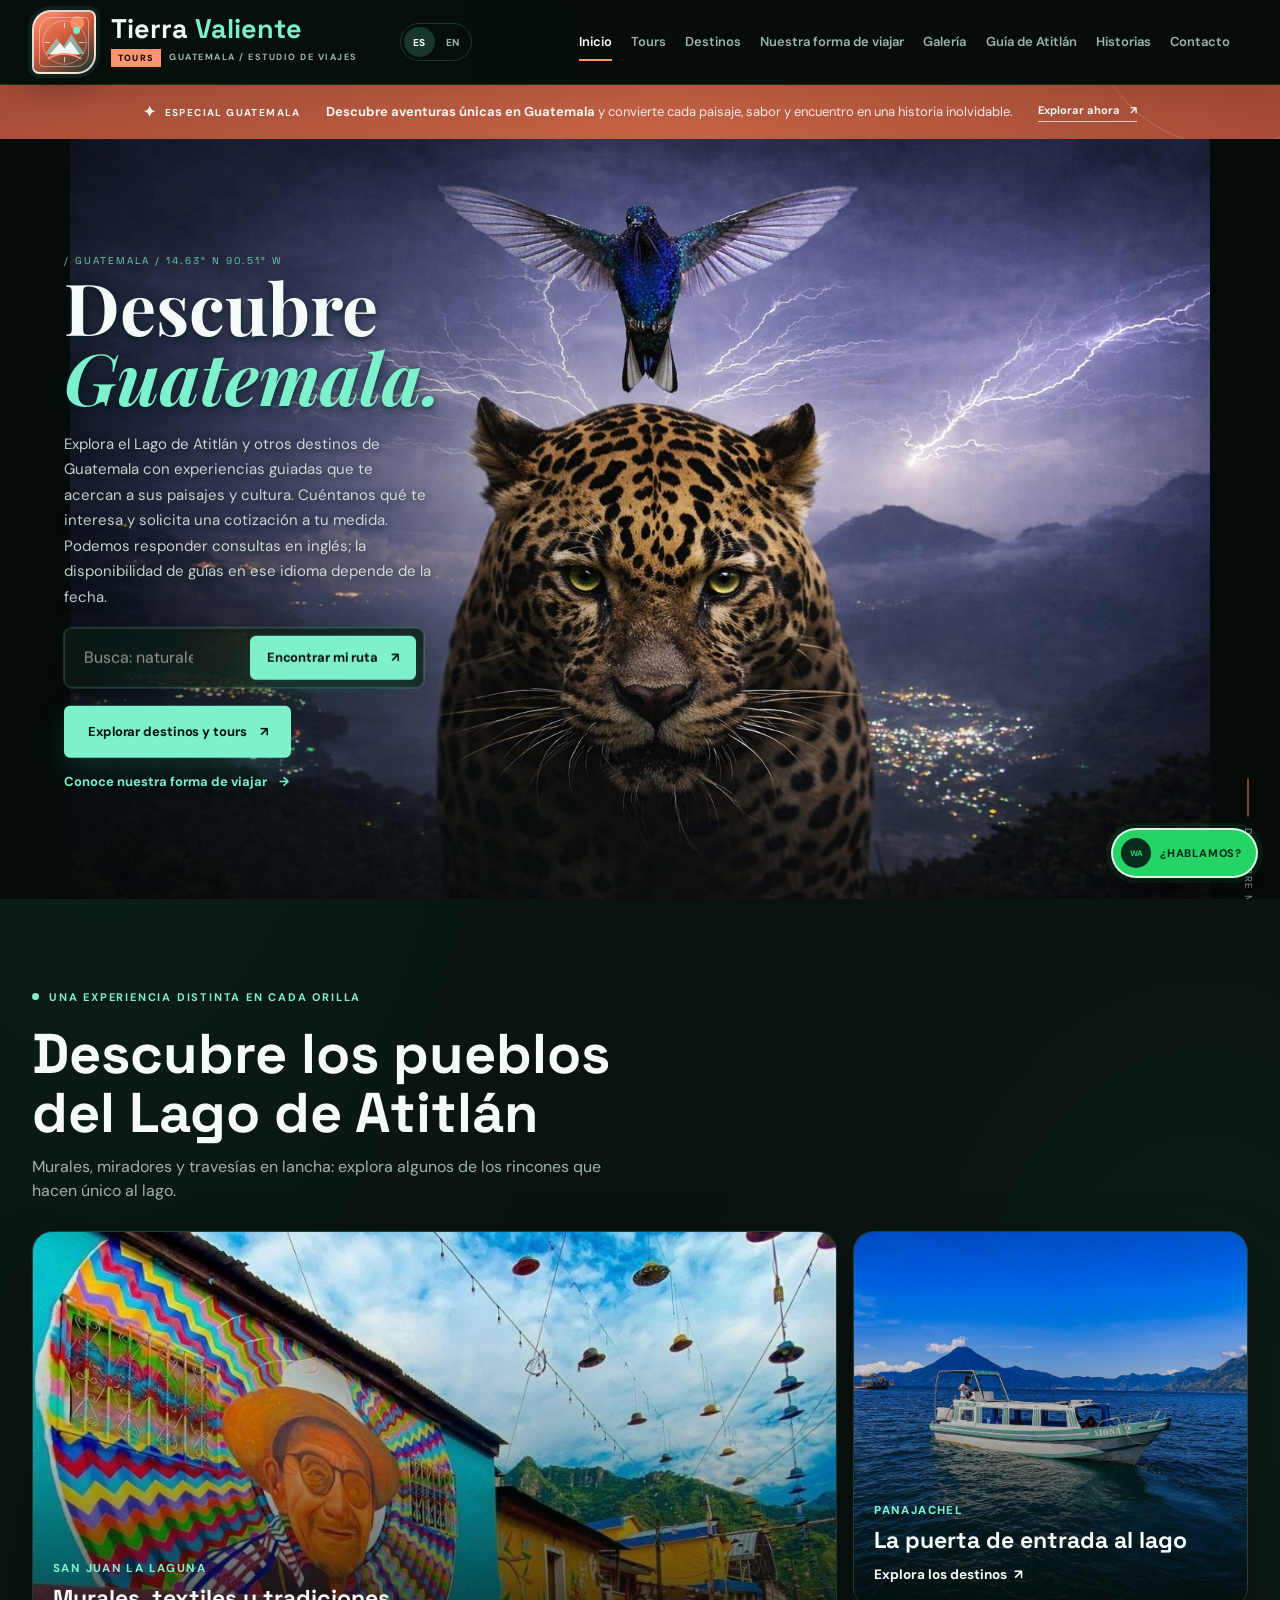
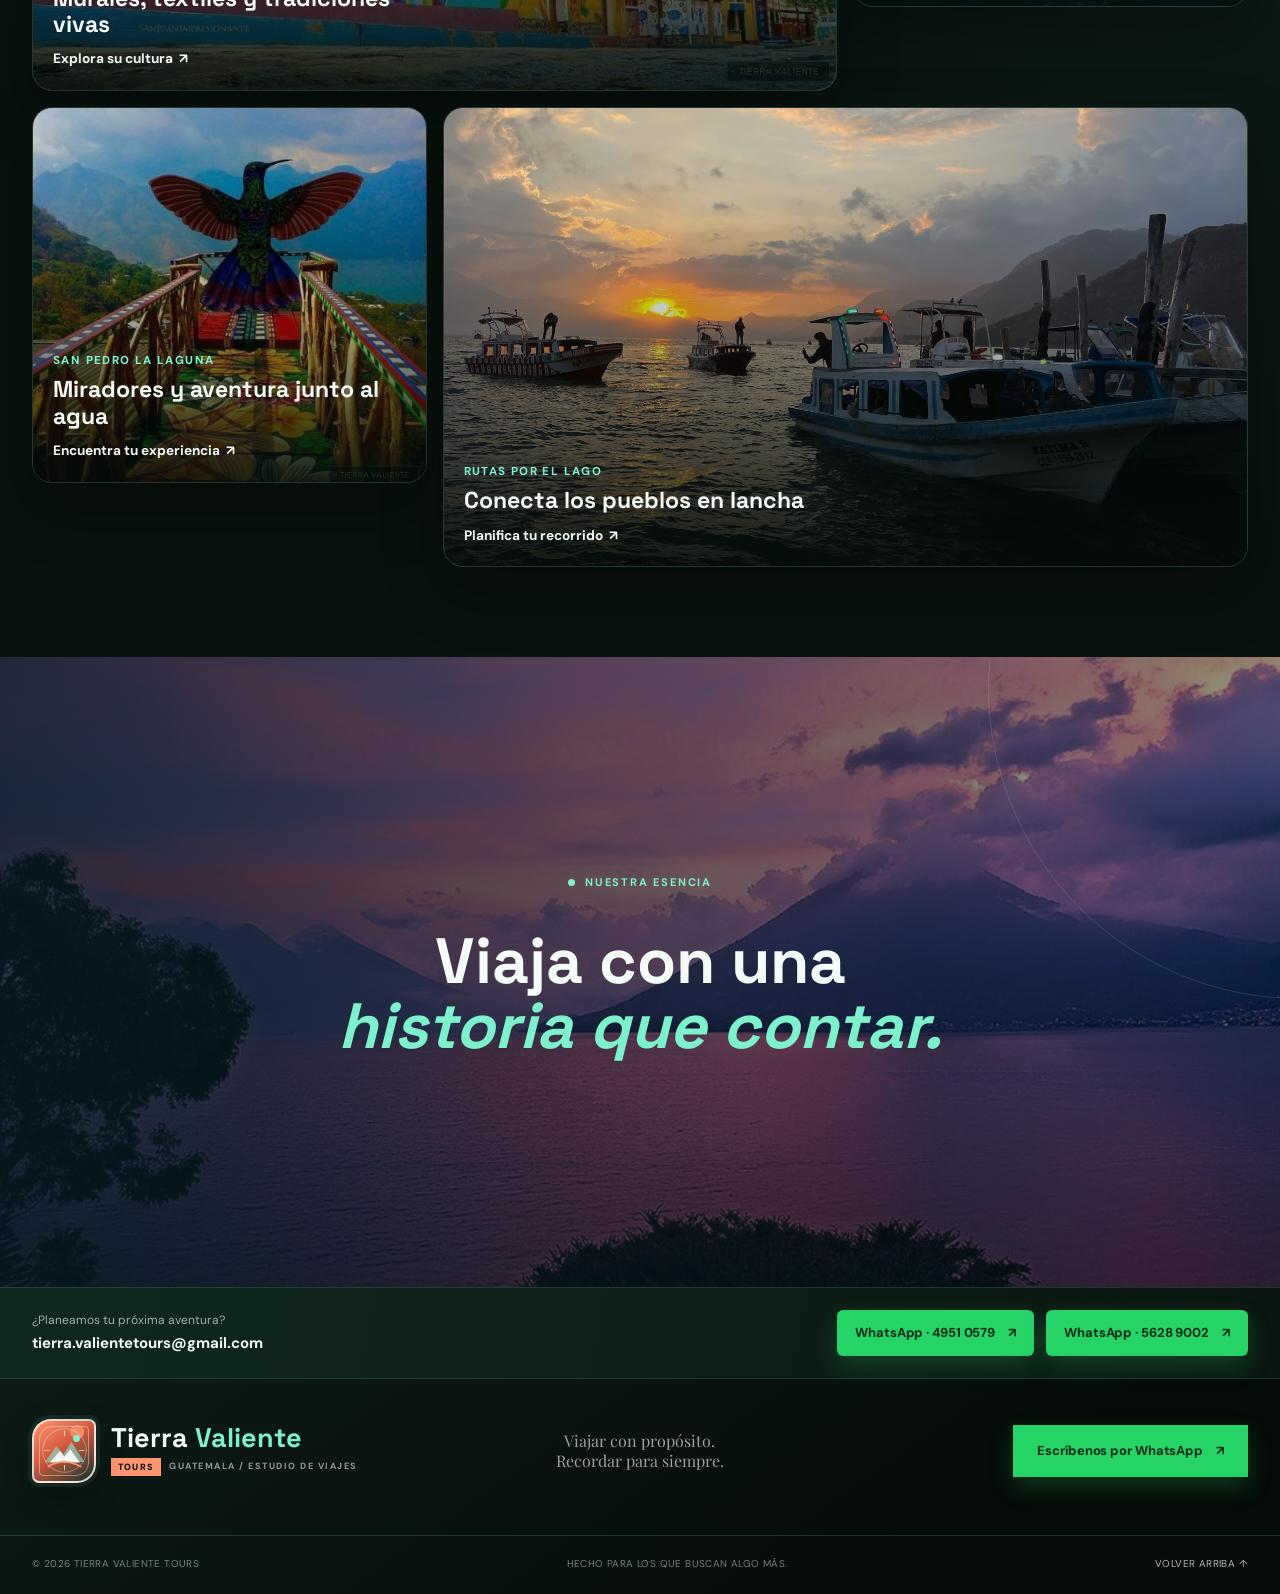
==== index.html @ fff73596 "Expand Nuestra forma de viajar section Co-authored-by: Copilot <223556219+Copilot@users.noreply.gith" ====
<!DOCTYPE html>
<html lang="es">
<head>
  <meta charset="UTF-8">
  <meta name="viewport" content="width=device-width, initial-scale=1.0">
  <meta name="description" content="Descubre tours auténticos de naturaleza, cultura y aventura en Guatemala con Tierra Valiente Tours.">
  <meta name="theme-color" content="#07120f">
  <meta name="color-scheme" content="dark">
  <meta property="og:title" content="Tierra Valiente Tours | Viaja con propósito">
  <meta property="og:description" content="Experiencias auténticas en Guatemala, diseñadas para viajeros que quieren vivir más y organizar menos.">
  <meta property="og:type" content="website">
  <meta property="og:url" content="https://tierra-valiente-tours.netlify.app/">
  <meta property="og:image" content="https://tierra-valiente-tours.netlify.app/assets/optimized/destinos/antigua-guatemala.jpg">
  <meta name="twitter:card" content="summary_large_image">
  <link rel="canonical" href="https://tierra-valiente-tours.netlify.app/">
  <link rel="icon" href="data:image/svg+xml,%3Csvg xmlns='http://www.w3.org/2000/svg' viewBox='0 0 64 64'%3E%3Crect width='64' height='64' rx='14' fill='%2307120f'/%3E%3Cpath d='M10 48 28 18l10 16 6-9 10 23z' fill='%2342b883'/%3E%3C/svg%3E">
  <title>Tierra Valiente Tours | Viaja con propósito</title>
  <link rel="preconnect" href="https://fonts.googleapis.com">
  <link rel="preconnect" href="https://fonts.gstatic.com" crossorigin>
  <link href="https://fonts.googleapis.com/css2?family=DM+Sans:wght@400;500;600;700&family=Playfair+Display:wght@600;700;800&family=Space+Grotesk:wght@400;500;600;700&display=swap" rel="stylesheet">
  <link rel="stylesheet" href="style.css">
  <link rel="stylesheet" href="styles/experience.css">
</head>
<body>
  <a class="skip-link" href="#contenido">Saltar al contenido</a>
  <div class="scroll-progress" aria-hidden="true"></div>

  <header class="site-header">
    <div class="container nav-wrapper">
      <a class="brand" href="#inicio" aria-label="Tierra Valiente Tours, inicio">
        <span class="brand-symbol" aria-hidden="true">
          <svg viewBox="0 0 96 96" focusable="false">
            <circle class="brand-logo-halo" cx="48" cy="48" r="38"></circle>
            <circle class="brand-logo-sun" cx="69" cy="27" r="6"></circle>
            <path class="brand-logo-mountain-back" d="M14 68 34 40l12 15 14-22 23 35Z"></path>
            <path class="brand-logo-mountain-front" d="m22 69 18-20 8 10 10-13 17 23Z"></path>
            <path class="brand-logo-route" d="M20 76c16-11 38-11 56 0"></path>
            <path class="brand-logo-compass" d="M48 14v8M48 74v8M14 48h8M74 48h8"></path>
          </svg>
        </span>
        <span class="brand-wordmark">
          <span class="brand-name">Tierra <strong>Valiente</strong></span>
          <span class="brand-tagline"><span>Tours</span><b>Guatemala / estudio de viajes</b></span>
        </span>
      </a>

      <div class="language-switch" role="group" aria-label="Seleccionar idioma">
        <button type="button" data-language="es" aria-label="Cambiar a español" aria-pressed="true"><span lang="es">ES</span></button>
        <button type="button" data-language="en" aria-label="Cambiar a inglés" aria-pressed="false"><span lang="en">EN</span></button>
      </div>

      <button class="mobile-menu-toggle" type="button" aria-expanded="false" aria-controls="main-navigation">
        <span class="menu-icon" aria-hidden="true"><i></i><i></i><i></i></span>
        <span>Menú</span>
      </button>

      <nav class="main-nav" id="main-navigation" aria-label="Navegación principal">
        <a class="active" href="#inicio">Inicio</a>
        <a href="#tours">Tours</a>
        <a href="#destinos">Destinos</a>
        <a href="#experiencias">Nuestra forma de viajar</a>
        <a href="#galeria">Galería</a>
        <a href="#guia-atitlan">Guía de Atitlán</a>
        <a href="#testimonios">Historias</a>
        <a href="#contacto">Contacto</a>
      </nav>
    </div>
  </header>

  <dialog class="menu-section-dialog" id="menu-section-dialog" aria-labelledby="menu-section-title">
    <div class="menu-section-dialog-header">
      <div>
        <p class="eyebrow"><span></span> Navegación de Tierra Valiente</p>
        <h2 id="menu-section-title">Sección seleccionada</h2>
      </div>
      <button class="menu-section-dialog-close" id="menu-section-dialog-close" type="button" aria-label="Cerrar sección">Cerrar <span aria-hidden="true">×</span></button>
    </div>
      <div class="menu-section-dialog-content" id="menu-section-dialog-content"></div>
  </dialog>

  <aside class="travel-banner" aria-label="Especial Guatemala">
    <div class="container travel-banner-content">
      <span class="banner-label">
        <span aria-hidden="true">✦</span> Especial Guatemala
      </span>

      <p>
        <strong>Descubre aventuras únicas en Guatemala</strong>
        y convierte cada paisaje, sabor y encuentro en una historia inolvidable.
      </p>

      <a class="banner-link" href="#destinos">
        Explorar ahora <span aria-hidden="true">↗</span>
      </a>
    </div>
  </aside>

  <main id="contenido">
    <section class="hero" id="inicio">
      <div class="hero-overlay"></div>
      <div class="hero-image" aria-hidden="true">
        <img src="assets/optimized/propias/tierra_valiente.png.jpg" alt="" fetchpriority="high">
      </div>
      <div class="container hero-content">
       <h1>Descubre<br><em>Guatemala.</em></h1>
        <p class="hero-copy">Explora el Lago de Atitlán y otros destinos de Guatemala con experiencias guiadas que te acercan a sus paisajes y cultura. Cuéntanos qué te interesa y solicita una cotización a tu medida. Podemos responder consultas en inglés; la disponibilidad de guías en ese idioma depende de la fecha.</p>
        <form class="hero-finder" id="hero-finder" aria-label="Encontrar una experiencia">
          <label class="sr-only" for="experience-search">¿Qué te gustaría vivir?</label>
          <input id="experience-search" name="experiencia" type="search" list="experience-options" placeholder="Busca: naturaleza, cultura, aventura..." autocomplete="off">
          <datalist id="experience-options">
            <option value="Naturaleza y agua"></option>
            <option value="Cultura maya"></option>
            <option value="Aventura y montaña"></option>
            <option value="Lago de Atitlán"></option>
            <option value="Volcán Acatenango"></option>
          </datalist>
          <button class="button button-primary" type="submit">Encontrar mi ruta <span aria-hidden="true">↗</span></button>
        </form>
        <p class="finder-status" id="finder-status" role="status" aria-live="polite"></p>
        <div class="hero-actions">
          <a class="button button-primary" href="#destinos">Explorar destinos y tours <span aria-hidden="true">↗</span></a>
          <a class="text-link text-link-light" href="#experiencias">Conoce nuestra forma de viajar <span aria-hidden="true">→</span></a>
        </div>
      </div>
      <div class="hero-scroll" aria-hidden="true">
        <span class="scroll-line"></span>
        <span>Descubre más</span>
      </div>
    </section>

    <section class="home-discovery-section" aria-labelledby="home-discovery-title">
      <div class="container">
        <div class="home-discovery-heading">
          <p class="eyebrow"><span></span> Una experiencia distinta en cada orilla</p>
          <h2 id="home-discovery-title">Descubre los pueblos del Lago de Atitlán</h2>
          <p>Murales, miradores y travesías en lancha: explora algunos de los rincones que hacen único al lago.</p>
        </div>
        <div class="home-discovery-grid">
          <a class="home-discovery-card" href="#san-juan-tours">
            <img src="assets/optimized/propias/murales.jpg" alt="Mural colorido en una calle de San Juan La Laguna" loading="lazy" decoding="async">
            <span class="home-discovery-copy">
              <span class="home-discovery-label">San Juan La Laguna</span>
              <strong>Murales, textiles y tradiciones vivas</strong>
              <span class="home-discovery-link">Explora su cultura <span aria-hidden="true">↗</span></span>
            </span>
          </a>
          <a class="home-discovery-card" href="#tour-lancha">
            <img src="assets/optimized/gallery/070-lanchas-panajachel-atitlan-guatemala.jpg" alt="Lancha navegando por el Lago de Atitlán frente a los volcanes" loading="lazy" decoding="async">
            <span class="home-discovery-copy">
              <span class="home-discovery-label">Panajachel</span>
              <strong>La puerta de entrada al lago</strong>
              <span class="home-discovery-link">Explora los destinos <span aria-hidden="true">↗</span></span>
            </span>
          </a>
          <a class="home-discovery-card" href="#destinos">
            <img src="assets/optimized/gallery/077-mirador-sna-pedro.jpg" alt="Mirador colorido de San Pedro La Laguna con vista al lago" loading="lazy" decoding="async">
            <span class="home-discovery-copy">
              <span class="home-discovery-label">San Pedro La Laguna</span>
              <strong>Miradores y aventura junto al agua</strong>
              <span class="home-discovery-link">Encuentra tu experiencia <span aria-hidden="true">↗</span></span>
            </span>
          </a>
          <a class="home-discovery-card" href="#tour-lancha">
            <img src="assets/optimized/gallery/071-lancheros.jpg" alt="Lanchas atracadas en el embarcadero durante el amanecer sobre el Lago de Atitlán" loading="lazy" decoding="async">
            <span class="home-discovery-copy">
              <span class="home-discovery-label">Rutas por el lago</span>
              <strong>Conecta los pueblos en lancha</strong>
              <span class="home-discovery-link">Planifica tu recorrido <span aria-hidden="true">↗</span></span>
            </span>
          </a>
        </div>
      </div>
    </section>

    <section class="tour-featured-section section-padding" id="tours" aria-labelledby="rostro-maya-title" data-reveal>
      <div class="container">
        <details class="tour-card boat-tour-card" id="tour-lancha">
          <summary class="tour-featured-layout tour-card-summary">
            <div class="tour-featured-media">
              <img src="assets/optimized/gallery/070-lanchas-panajachel-atitlan-guatemala.jpg" alt="Lancha navegando por el Lago de Atitlán con los volcanes al fondo" width="1280" height="960" loading="lazy" decoding="async">
              <span class="tour-media-badge">Travesía por el Lago de Atitlán</span>
              <div class="tour-media-caption"><span>Panajachel · pueblos de la ribera</span><strong>El lago, pueblo a pueblo</strong></div>
            </div>

            <div class="tour-featured-copy tour-card-teaser">
              <p class="eyebrow eyebrow-light"><span></span> Paseo en lancha · Atitlán</p>
              <h2 id="tour-lancha-title">Pueblos del lago<br><em>una travesía para recordar</em></h2>
              <p>Conecta Panajachel con pueblos de la ribera occidental y descubre el lago desde el agua. Las paradas y el regreso se coordinan según la ruta y la disponibilidad del día.</p>
              <div class="tour-facts tour-facts-teaser" role="group" aria-label="Datos del paseo en lancha">
                <span class="tour-fact"><strong>A coordinar</strong><small>Duración y paradas</small></span>
                <span class="tour-fact"><strong>Ruta flexible</strong><small>Según disponibilidad</small></span>
                <span class="tour-fact"><strong>Panajachel · ribera occidental</strong><small>Ruta de referencia</small></span>
              </div>
              <span class="tour-card-open">Conoce la ruta y cotiza <span aria-hidden="true">↗</span></span>
            </div>
          </summary>

          <div class="tour-card-details">
            <div class="tour-featured-copy tour-featured-info">
              <p class="eyebrow eyebrow-light"><span></span> Una ruta entre pueblos</p>
              <p>La ruta lacustre más transitada conecta Panajachel con San Pedro La Laguna y puede hacer paradas en pueblos de la ribera occidental. Es una oportunidad para apreciar los volcanes, los embarcaderos y la vida cotidiana alrededor del lago.</p>
              <div class="tour-inclusions">
                <h3>Pueblos que puede incluir la travesía</h3>
                <ul>
                  <li><strong>Santa Cruz La Laguna y Jaibalito:</strong> pequeñas comunidades junto al lago, accesibles por embarcadero.</li>
                  <li><strong>Tzununá y San Marcos La Laguna:</strong> paradas posibles en el recorrido hacia el oeste.</li>
                  <li><strong>San Juan La Laguna y San Pedro La Laguna:</strong> pueblos de la ribera occidental que conectan con la ruta desde Panajachel.</li>
                </ul>
                <p>Las lanchas colectivas funcionan como transporte entre pueblos; las paradas disponibles, los tiempos de espera y el último regreso dependen del operador y del día. Confirma estos datos en el embarcadero antes de salir.</p>
              </div>
              <div class="tour-inclusions">
                <h3>¿Y Santiago Atitlán?</h3>
                <p>Santiago Atitlán está en la ribera sur y cuenta con conexión lacustre propia desde Panajachel. Sus salidas son menos frecuentes que las de la ruta occidental, por lo que conviene consultar el horario y planearlo como una travesía aparte, no asumir que forma parte del mismo recorrido.</p>
              </div>
              <div class="tour-featured-actions">
                <a class="button button-primary" href="#contacto" data-booking-destination="Paseo en lancha · Lago de Atitlán">Cotizar paseo en lancha <span aria-hidden="true">↗</span></a>
              </div>
            </div>
          </div>
        </details>

        <details class="tour-card" id="tour-rostro-maya">
          <summary class="tour-featured-layout tour-card-summary">
            <div class="tour-featured-media">
              <img src="assets/optimized/propias/paisaje_rostro_portada.jpg" alt="Amanecer sobre el Lago de Atitlán desde Rostro Maya, con un viajero en la cima" loading="lazy">
              <span class="tour-media-badge">Experiencia en el Lago de Atitlán</span>
              <div class="tour-media-caption"><span>Rostro Maya · Atitlán</span><strong>Conociendo el alba</strong></div>
            </div>

            <div class="tour-featured-copy tour-card-teaser">
              <p class="eyebrow eyebrow-light"><span></span> Tours · experiencia destacada en Atitlán</p>
              <h2 id="rostro-maya-title">Rostro Maya<br><em>Conociendo el alba</em></h2>
              <p>Sendero y amanecer desde un mirador del Lago de Atitlán; incluye transporte, entrada, fotos y bebida caliente con pan típico.</p>
              <div class="tour-facts tour-facts-teaser" role="group" aria-label="Datos del tour Rostro Maya">
                <span class="tour-fact"><strong>4 horas y media</strong><small>Duración</small></span>
                <span class="tour-fact"><strong>Moderada</strong><small>Intensidad</small></span>
                <span class="tour-fact"><strong>Lago de Atitlán</strong><small>Ruta</small></span>
              </div>
              <span class="tour-card-open">Ver galería e información <span aria-hidden="true">↗</span></span>
            </div>
          </summary>

          <div class="tour-card-details">
            <div class="tour-featured-copy tour-featured-info">
              <p class="eyebrow eyebrow-light"><span></span> Conoce la experiencia</p>
              <p>En el Lago de Atitlán, Rostro Maya combina sendero, amanecer y un mirador natural para vivir el paisaje desde otra perspectiva.</p>
              <div class="tour-inclusions">
                <h3>¿Qué incluye?</h3>
                <ul>
                  <li>Transporte de ida y vuelta entre San Juan La Laguna y Rostro Maya</li>
                  <li>Ticket de ingreso a Rostro Maya</li>
                  <li>Fotografías del tour</li>
                  <li>Café, té o chocolate caliente, acompañado de pan dulce típico tradicional</li>
                </ul>
              </div>
              <div class="tour-featured-actions">
                <a class="button button-primary" href="#contacto" data-booking-destination="Lago de Atitlán · Rostro Maya">Cotizar esta experiencia <span aria-hidden="true">↗</span></a>
              </div>
            </div>

            <div class="tour-gallery" id="rostro-maya-galeria" aria-labelledby="rostro-maya-gallery-title">
              <div class="tour-gallery-heading">
                <div>
                  <p class="eyebrow eyebrow-light"><span></span> Galería del tour · Rostro Maya</p>
                  <h3 id="rostro-maya-gallery-title">Rostro Maya<br><em>Conociendo el alba</em></h3>
                </div>
                <p>Explora el recorrido en tres momentos: el sendero, las vistas desde la cima y la experiencia compartida.</p>
              </div>

              <div class="rostro-gallery-grid">
            <div class="tour-gallery-chapter"><span>01 / RECORRIDO</span><h4>El sendero y el mirador</h4></div>
            <figure class="rostro-gallery-item">
              <img src="assets/optimized/propias/tour_rostro1.jpg" alt="Pareja junto a la bandera de Guatemala en el mirador Rostro Maya" loading="lazy">
              <figcaption><strong>La vista comienza aquí.</strong></figcaption>
              <button class="gallery-card-action" type="button" aria-label="Ampliar fotografía de una pareja en Rostro Maya" data-lightbox-image="assets/optimized/propias/tour_rostro1.jpg" data-lightbox-title="Rostro Maya · La vista comienza aquí" data-lightbox-alt="Pareja junto a la bandera de Guatemala en el mirador Rostro Maya" data-lightbox-source="">Ampliar <span aria-hidden="true">↗</span></button>
            </figure>
            <figure class="rostro-gallery-item">
              <img src="assets/optimized/propias/tour_rostro2.jpg" alt="Viajera disfrutando la vista desde Rostro Maya" loading="lazy">
              <figcaption><strong>Un momento para recordar.</strong></figcaption>
              <button class="gallery-card-action" type="button" aria-label="Ampliar fotografía de una viajera en Rostro Maya" data-lightbox-image="assets/optimized/propias/tour_rostro2.jpg" data-lightbox-title="Rostro Maya · Un momento para recordar" data-lightbox-alt="Viajera disfrutando la vista desde Rostro Maya" data-lightbox-source="">Ampliar <span aria-hidden="true">↗</span></button>
            </figure>
            <figure class="rostro-gallery-item">
              <img src="assets/optimized/propias/tour_rostro3..jpg" alt="Viajera en el mirador de Rostro Maya sobre el Lago de Atitlán" loading="lazy">
              <figcaption><strong>El lago bajo nuestros pies.</strong></figcaption>
              <button class="gallery-card-action" type="button" aria-label="Ampliar fotografía del mirador de Rostro Maya" data-lightbox-image="assets/optimized/propias/tour_rostro3..jpg" data-lightbox-title="Rostro Maya · El lago bajo nuestros pies" data-lightbox-alt="Viajera en el mirador de Rostro Maya sobre el Lago de Atitlán" data-lightbox-source="">Ampliar <span aria-hidden="true">↗</span></button>
            </figure>

            <div class="tour-gallery-chapter"><span>02 / PAISAJE</span><h4>Amanecer y vistas del lago</h4></div>
            <figure class="rostro-gallery-item">
              <img src="assets/optimized/propias/tour_rostro4.jpg" alt="Amanecer sobre el Lago de Atitlán desde Rostro Maya" loading="lazy">
              <figcaption><strong>Luz sobre el lago.</strong></figcaption>
              <button class="gallery-card-action" type="button" aria-label="Ampliar fotografía del amanecer en Rostro Maya" data-lightbox-image="assets/optimized/propias/tour_rostro4.jpg" data-lightbox-title="Rostro Maya · Luz sobre el lago" data-lightbox-alt="Amanecer sobre el Lago de Atitlán desde Rostro Maya" data-lightbox-source="">Ampliar <span aria-hidden="true">↗</span></button>
            </figure>
            <figure class="rostro-gallery-item">
              <img src="assets/optimized/propias/atardecer_rostro.jpg.jpg" alt="Atardecer sobre el lago y las montañas visto desde Rostro Maya" loading="lazy">
              <figcaption><strong>Cuando el día se despide.</strong></figcaption>
              <button class="gallery-card-action" type="button" aria-label="Ampliar fotografía del atardecer en Rostro Maya" data-lightbox-image="assets/optimized/propias/atardecer_rostro.jpg.jpg" data-lightbox-title="Rostro Maya · Cuando el día se despide" data-lightbox-alt="Atardecer sobre el lago y las montañas visto desde Rostro Maya" data-lightbox-source="">Ampliar <span aria-hidden="true">↗</span></button>
            </figure>
            <figure class="rostro-gallery-item">
              <img src="assets/optimized/propias/paisaje_rostro2.jpg" alt="Silueta de un viajero sobre una formación rocosa en Rostro Maya" loading="lazy">
              <figcaption><strong>Una cima para sentirse libre.</strong></figcaption>
              <button class="gallery-card-action" type="button" aria-label="Ampliar fotografía de la silueta en Rostro Maya" data-lightbox-image="assets/optimized/propias/paisaje_rostro2.jpg" data-lightbox-title="Rostro Maya · Una cima para sentirse libre" data-lightbox-alt="Silueta de un viajero sobre una formación rocosa en Rostro Maya" data-lightbox-source="">Ampliar <span aria-hidden="true">↗</span></button>
            </figure>

            <div class="tour-gallery-chapter"><span>03 / EXPERIENCIA</span><h4>Momentos para compartir</h4></div>
            <figure class="rostro-gallery-item">
              <img src="assets/optimized/propias/rostro_maya6.jpg" alt="Viajeros compartiendo en el mirador de Rostro Maya" loading="lazy">
              <figcaption><strong>Compartir también es viajar.</strong></figcaption>
              <button class="gallery-card-action" type="button" aria-label="Ampliar fotografía de viajeros en Rostro Maya" data-lightbox-image="assets/optimized/propias/rostro_maya6.jpg" data-lightbox-title="Rostro Maya · Compartir también es viajar" data-lightbox-alt="Viajeros compartiendo en el mirador de Rostro Maya" data-lightbox-source="">Ampliar <span aria-hidden="true">↗</span></button>
            </figure>
            <figure class="rostro-gallery-item">
              <img src="assets/optimized/propias/rostro_maya7.jpg" alt="Bandera de Guatemala frente al amanecer en Rostro Maya" loading="lazy">
              <figcaption><strong>El amanecer tiene bandera.</strong></figcaption>
              <button class="gallery-card-action" type="button" aria-label="Ampliar fotografía de la bandera en Rostro Maya" data-lightbox-image="assets/optimized/propias/rostro_maya7.jpg" data-lightbox-title="Rostro Maya · El amanecer tiene bandera" data-lightbox-alt="Bandera de Guatemala frente al amanecer en Rostro Maya" data-lightbox-source="">Ampliar <span aria-hidden="true">↗</span></button>
            </figure>
            <figure class="rostro-gallery-item">
              <img src="assets/optimized/propias/rostro_maya9.jpg" alt="Viajera contemplando las montañas y el Lago de Atitlán" loading="lazy">
              <figcaption><strong>El horizonte se queda contigo.</strong></figcaption>
              <button class="gallery-card-action" type="button" aria-label="Ampliar fotografía del horizonte de Rostro Maya" data-lightbox-image="assets/optimized/propias/rostro_maya9.jpg" data-lightbox-title="Rostro Maya · El horizonte se queda contigo" data-lightbox-alt="Viajera contemplando las montañas y el Lago de Atitlán" data-lightbox-source="">Ampliar <span aria-hidden="true">↗</span></button>
            </figure>
              </div>
            </div>
          </div>
        </details>

        <section class="san-juan-tours" id="san-juan-tours" aria-labelledby="san-juan-tours-title">
          <div class="san-juan-tours-heading">
            <div>
              <p class="eyebrow eyebrow-light san-juan-tours-kicker"><span></span> Tour cultural · Lago de Atitlán</p>
              <h3 id="san-juan-tours-title"><span>San Juan</span><em>La Laguna</em></h3>
            </div>
            <p><strong>Un pueblo, muchas formas de llevarlo contigo.</strong> Descubre la identidad y las tradiciones locales de San Juan La Laguna en una experiencia cultural.</p>
          </div>

          <details class="san-juan-featured-tour" aria-labelledby="san-juan-featured-title">
            <summary class="san-juan-featured-summary">
              <div class="san-juan-featured-media">
                <img src="assets/optimized/propias/tour_avejas.jpg.jpg" alt="Experiencia cultural sobre abejas mayas en San Juan La Laguna" loading="lazy">
                <span class="san-juan-featured-badge">Tour cultural</span>
              </div>
              <div class="san-juan-featured-content">
                <p class="eyebrow eyebrow-light"><span></span> Una experiencia guiada en San Juan La Laguna</p>
                <h4 id="san-juan-featured-title">Cultura viva, cooperativas y mirador</h4>
                <p>Visita cuatro cooperativas locales junto a un guía local y conoce distintas expresiones de la vida y los saberes de San Juan. El recorrido finaliza en el mirador Kaqasiiwaan.</p>

                <div class="san-juan-featured-facts" role="group" aria-label="Detalles del tour cultural de San Juan La Laguna">
                  <span><strong>2 horas y media</strong><small>Duración</small></span>
                  <span><strong>Moderado</strong><small>Esfuerzo</small></span>
                  <span><strong>Guía local</strong><small>Acompañamiento</small></span>
                </div>
                <span class="san-juan-featured-toggle san-juan-featured-toggle-open">Ver las cinco paradas del tour <span aria-hidden="true">↓</span></span>
                <span class="san-juan-featured-toggle san-juan-featured-toggle-close">Ocultar las paradas <span aria-hidden="true">↑</span></span>
              </div>
            </summary>

            <div class="san-juan-featured-details">
              <div class="san-juan-featured-route">
                <p class="eyebrow eyebrow-light"><span></span> Cuatro cooperativas y un mirador</p>
                <h5>Conoce San Juan parada a parada</h5>
                <p class="san-juan-featured-route-intro">Una visita guiada a espacios de trabajo comunitario, con el mirador Kaqasiiwaan como parada final.</p>

                <div class="san-juan-stop-grid">
                  <article class="san-juan-stop-card">
                    <img class="san-juan-stop-image" src="assets/optimized/gallery/008-abejas-mayas.jpg" alt="Entrada del espacio Mundo de Abejas Mayas, decorado con motivos de panales y abejas" width="1200" height="540" loading="lazy" decoding="async">
                    <span class="san-juan-stop-number">01 · COOPERATIVA</span>
                    <h6>Abejas mayas y meliponas</h6>
                    <p>Acércate a las abejas nativas sin aguijón y conoce la miel, los productos artesanales y el trabajo de conservación de la cooperativa.</p>
                    <details class="san-juan-stop-more">
                      <summary>Descubre esta visita <span aria-hidden="true">＋</span></summary>
                      <div class="san-juan-stop-details">
                        <ul class="san-juan-stop-activities">
                          <li>
                            <strong>Recorrido por las colmenas</strong>
                            <p>Observa de cerca las abejas europeas y las meliponas nativas sin aguijón, domesticadas por la cultura maya desde la época prehispánica.</p>
                          </li>
                          <li>
                            <strong>Degustación de miel</strong>
                            <p>Prueba mieles puras y orgánicas de origen polifloral y de montaña, extraídas directamente de los panales.</p>
                          </li>
                          <li>
                            <strong>Productos artesanales y cosmética natural</strong>
                            <p>Conoce los productos que elabora y ofrece la cooperativa: propóleo, polen, jalea real, cera natural, jabones, cremas y vino de miel.</p>
                          </li>
                          <li>
                            <strong>Conservación de las abejas</strong>
                            <p>Descubre cómo la siembra de plantas melíferas ayuda a alimentar a las abejas, cuidar los suelos y proteger a los polinizadores locales.</p>
                          </li>
                        </ul>
                        <p class="san-juan-stop-impact"><strong>Una herencia viva:</strong> para los antiguos mayas, las meliponas, conocidas como Xunah Kaab’, eran sagradas y su miel tenía usos ceremoniales y medicinales. La cooperativa mantiene viva esta herencia tz’utujil y contribuye a proteger especies nativas.</p>
                      </div>
                    </details>
                  </article>
                  <article class="san-juan-stop-card">
                    <img class="san-juan-stop-image" src="assets/optimized/gallery/085-mujeres-tejedoras.jpg" alt="Artesanas mayas Tz'utujil trabajando en un telar de cintura en un taller textil" width="1600" height="1067" loading="lazy" decoding="async">
                    <span class="san-juan-stop-number">02 · COOPERATIVA</span>
                    <h6>Casa del tejido</h6>
                    <p>Conoce cómo el algodón, los tintes naturales y el telar de cintura se unen en los tejidos de las artesanas tz’utujiles.</p>
                    <details class="san-juan-stop-more">
                      <summary>Descubre esta visita <span aria-hidden="true">＋</span></summary>
                      <div class="san-juan-stop-details">
                        <ul class="san-juan-stop-activities">
                          <li>
                            <strong>Del algodón al hilo</strong>
                            <p>Observa cómo las artesanas limpian y golpean el algodón en bruto con herramientas tradicionales para estirarlo y convertirlo en hilo fino.</p>
                          </li>
                          <li>
                            <strong>Tintes naturales</strong>
                            <p>Conoce cómo crean los colores de sus prendas con materiales naturales de la región, como plantas, cortezas de árboles, semillas de achiote y cochinilla.</p>
                          </li>
                          <li>
                            <strong>Telar de cintura</strong>
                            <p>Presencia esta técnica ancestral, transmitida de generación en generación, y observa la precisión necesaria para plasmar patrones geométricos e iconografía maya.</p>
                          </li>
                          <li>
                            <strong>Tienda de comercio justo</strong>
                            <p>Explora huipiles, bufandas, chaquetas, bolsas y mantas. Las compras apoyan directamente el sustento de las familias locales.</p>
                          </li>
                        </ul>
                        <p class="san-juan-stop-impact"><strong>Una cooperativa de mujeres:</strong> organizada por mujeres tejedoras, promueve el empoderamiento femenino, el comercio justo y la preservación sostenible de la cultura tz’utujil.</p>
                      </div>
                    </details>
                  </article>
                  <article class="san-juan-stop-card">
                    <img class="san-juan-stop-image" src="assets/optimized/gallery/029-cacao.jpg" alt="Artesana maya moliendo cacao en una piedra de molienda tradicional" width="1600" height="1067" loading="lazy" decoding="async">
                    <span class="san-juan-stop-number">03 · COOPERATIVA</span>
                    <h6>Licor Marrón Chocolate</h6>
                    <p>Descubre en Licor Marrón Chocolate el recorrido del cacao guatemalteco y participa en un taller para crear tu propia barra personalizada.</p>
                    <details class="san-juan-stop-more">
                      <summary>Descubre esta visita <span aria-hidden="true">＋</span></summary>
                      <div class="san-juan-stop-details">
                        <ul class="san-juan-stop-activities">
                          <li>
                            <strong>Del grano a la pasta</strong>
                            <p>Observa las semillas de cacao, el tostado artesanal sobre comal de barro, el descascarado a mano y la molienda hasta formar una pasta de cacao.</p>
                          </li>
                          <li>
                            <strong>Taller práctico</strong>
                            <p>Tuesta, pela y muele tu propio cacao, y diseña una barra personalizada con los ingredientes que elijas.</p>
                          </li>
                          <li>
                            <strong>Historia y cultivo del cacao</strong>
                            <p>Descubre el valor cultural y espiritual del cacao para la civilización maya, conocido como el “alimento de los dioses”, y aprende sobre su cultivo orgánico y el comercio justo para productores locales.</p>
                          </li>
                          <li>
                            <strong>Degustación de sabores locales</strong>
                            <p>Prueba nibs de cacao y bebidas tradicionales preparadas con agua o leche y especias como pimienta gorda, chile o cardamomo. También podrás descubrir trufas, barras con distintos porcentajes de cacao, té de cascarilla y licor artesanal de chocolate.</p>
                          </li>
                        </ul>
                        <p class="san-juan-stop-impact"><strong>Una tradición viva:</strong> conoce cómo el cacao conecta los saberes ancestrales mayas con la producción sostenible de chocolate en Guatemala.</p>
                      </div>
                    </details>
                  </article>
                  <article class="san-juan-stop-card">
                    <img class="san-juan-stop-image" src="assets/optimized/gallery/009-alimentaci-n-de-la-cultura-maya.jpg" alt="Plantas, hierbas y alimentos tradicionales presentados sobre una mesa; imagen representativa de plantas locales" width="1000" height="666" loading="lazy" decoding="async">
                    <span class="san-juan-stop-number">04 · COOPERATIVA</span>
                    <h6>Q'oomanel</h6>
                    <p>Conoce el jardín medicinal de la Asociación de Comadronas y Educadoras de Salud Q'oomanel y los saberes Tz'utujiles que sus integrantes mantienen vivos.</p>
                    <details class="san-juan-stop-more">
                      <summary>Descubre esta visita <span aria-hidden="true">＋</span></summary>
                      <div class="san-juan-stop-details">
                        <ul class="san-juan-stop-activities">
                          <li>
                            <strong>Recorrido por el huerto</strong>
                            <p>Observa más de 42 especies de plantas, arbustos y hierbas medicinales, entre ellas aloe vera, romero, manzanilla y eucalipto, cuidadas en camas de cultivo tradicionales.</p>
                          </li>
                          <li>
                            <strong>Usos tradicionales</strong>
                            <p>Aprende cómo, según la cosmovisión local, se han utilizado estas plantas para el cuidado tradicional de malestares cotidianos, musculares y respiratorios.</p>
                          </li>
                          <li>
                            <strong>De las plantas a los productos</strong>
                            <p>Observa cómo hojas, raíces y cortezas frescas se transforman en productos naturales mediante fórmulas transmitidas de generación en generación.</p>
                          </li>
                          <li>
                            <strong>Botica comunitaria</strong>
                            <p>Conoce productos elaborados por la asociación, como champús naturales, tés, jarabes, jabones faciales orgánicos y pomadas, incluidos repelentes botánicos.</p>
                          </li>
                        </ul>
                        <p class="san-juan-stop-impact"><strong>Liderazgo e impacto comunitario:</strong> integrada por mujeres Tz'utujil, comadronas tradicionales y hueseras que resguardan saberes comunitarios sobre partería y cuidado corporal, la asociación se formalizó en 2001 y beneficia a más de 120 familias de la zona. Los ingresos del turismo rural apoyan el mantenimiento de su botica comunitaria. Estos conocimientos forman parte de una tradición cultural viva y no sustituyen la atención de profesionales de salud.</p>
                      </div>
                    </details>
                  </article>
                  <article class="san-juan-stop-card san-juan-stop-viewpoint">
                    <img class="san-juan-stop-image" src="assets/optimized/gallery/148-vista-mirador4.jpg" alt="Viajera contempla el Lago de Atitlán desde una plataforma mirador decorada con colores" width="768" height="1024" loading="lazy" decoding="async">
                    <span class="san-juan-stop-number">05 · PARADA FINAL</span>
                    <h6>Mirador Kaqasiiwaan</h6>
                    <p>En la cima del cerro Kaqasiiwaan, contempla la cuenca del lago desde una plataforma de madera pintada a mano con motivos Tz'utujil y vistas de 360 grados.</p>
                    <details class="san-juan-stop-more">
                      <summary>Descubre esta visita <span aria-hidden="true">＋</span></summary>
                      <div class="san-juan-stop-details">
                        <ul class="san-juan-stop-activities">
                          <li>
                            <strong>Panorámica de 360 grados</strong>
                            <p>Disfruta una vista amplia de la cuenca del Lago de Atitlán desde la cima del cerro.</p>
                          </li>
                          <li>
                            <strong>Plataforma con arte Tz'utujil</strong>
                            <p>Conoce la plataforma de madera pintada a mano con motivos de la comunidad Tz'utujil.</p>
                          </li>
                        </ul>
                      </div>
                    </details>
                  </article>
                </div>
              </div>

              <a class="button button-primary san-juan-featured-cta" href="#contacto" data-booking-destination="Tour cultural · San Juan La Laguna">Cotizar tour cultural <span aria-hidden="true">↗</span></a>

              <section class="san-juan-discovery" aria-labelledby="san-juan-discovery-title">
                <h5 class="san-juan-discovery-title" id="san-juan-discovery-title">Más experiencias para descubrir San Juan</h5>
                <p class="san-juan-discovery-intro">Estas visitas se pueden cotizar como paradas de una ruta personalizada por San Juan.</p>
                <div class="san-juan-tours-grid">
                  <article class="san-juan-tour-card">
                    <div class="san-juan-tour-media">
                      <img src="assets/optimized/propias/cafe_vista.jpg.jpg" alt="Café servido con vistas al Lago de Atitlán" loading="lazy">
                      <span>Café de altura</span>
                    </div>
                    <div class="san-juan-tour-copy">
                      <h6>Una taza de café en San Juan La Laguna</h6>
                      <p>Prueba el café de la región y conoce cómo se cultiva y prepara. Consulta si hay degustaciones o recorridos disponibles.</p>
                      <a class="text-link text-link-light" href="#contacto" data-booking-destination="San Juan La Laguna · degustación o recorrido de café">Cotizar esta experiencia <span aria-hidden="true">↗</span></a>
                    </div>
                  </article>

                  <article class="san-juan-tour-card">
                    <div class="san-juan-tour-media">
                      <img src="assets/optimized/propias/calle de las sombrillas.jpg" alt="Calle de las Sombrillas y fachadas coloridas de San Juan La Laguna" loading="lazy">
                      <span>Paseo cultural</span>
                    </div>
                    <div class="san-juan-tour-copy">
                      <h6>Calle de las Sombrillas</h6>
                      <p>Recorre el pasaje de paraguas coloridos, un rincón fotogénico para pasear y disfrutar el ambiente del pueblo.</p>
                      <a class="text-link text-link-light" href="#contacto" data-booking-destination="San Juan La Laguna · Calle de las Sombrillas">Cotizar esta experiencia <span aria-hidden="true">↗</span></a>
                    </div>
                  </article>

                  <article class="san-juan-tour-card">
                    <div class="san-juan-tour-media">
                      <img src="assets/optimized/propias/calle_cafe2.jpg" alt="Visitantes recorriendo la Calle del Café entre murales y fachadas coloridas de San Juan La Laguna" loading="lazy">
                      <span>Ruta urbana</span>
                    </div>
                    <div class="san-juan-tour-copy">
                      <h6>Calle del Café</h6>
                      <p>Pasea entre fachadas coloridas, detalles de la vida local y el rótulo que da nombre a esta calle.</p>
                      <a class="text-link text-link-light" href="#contacto" data-booking-destination="San Juan La Laguna · Calle del Café">Cotizar esta experiencia <span aria-hidden="true">↗</span></a>
                    </div>
                  </article>

                  <article class="san-juan-tour-card">
                    <div class="san-juan-tour-media">
                      <img src="assets/optimized/propias/murales.jpg" alt="Mural colorido y arte callejero en una calle de San Juan La Laguna" loading="lazy">
                      <span>Arte local</span>
                    </div>
                    <div class="san-juan-tour-copy">
                      <h6>Murales y arte en las calles</h6>
                      <p>Descubre murales y fachadas pintadas en un paseo respetuoso por las calles y sus vecinos.</p>
                      <a class="text-link text-link-light" href="#contacto" data-booking-destination="San Juan La Laguna · murales y arte callejero">Cotizar esta experiencia <span aria-hidden="true">↗</span></a>
                    </div>
                  </article>

                  <article class="san-juan-tour-card">
                    <div class="san-juan-tour-media">
                      <img src="assets/optimized/propias/foto_iglesia.jpg.jpg" alt="Fachada de la iglesia parroquial de San Juan Bautista frente al parque central" loading="lazy">
                      <span>Centro histórico</span>
                    </div>
                    <div class="san-juan-tour-copy">
                      <h6>Parque central e iglesia San Juan Bautista</h6>
                      <p>Haz una pausa en el parque central y visita la iglesia parroquial, referente del pueblo.</p>
                      <a class="text-link text-link-light" href="#contacto" data-booking-destination="San Juan La Laguna · parque central e iglesia San Juan Bautista">Cotizar esta experiencia <span aria-hidden="true">↗</span></a>
                    </div>
                  </article>

                  <article class="san-juan-tour-card">
                    <div class="san-juan-tour-media">
                      <img src="assets/optimized/propias/vista_mirador4.jpg" alt="Atardecer sobre el Lago de Atitlán desde el mirador Kaqasiiwaan, con viajeros contemplando el paisaje" loading="lazy">
                      <span>Mirador</span>
                    </div>
                    <div class="san-juan-tour-copy">
                      <h6>Mirador Kaqasiiwaan</h6>
                      <p>Sube sus gradas para contemplar el pueblo, el lago y los volcanes. Lleva agua y confirma localmente el acceso y las condiciones del sendero.</p>
                      <a class="text-link text-link-light" href="#contacto" data-booking-destination="San Juan La Laguna · caminata al mirador Kaqasiiwaan">Cotizar esta experiencia <span aria-hidden="true">↗</span></a>
                    </div>
                  </article>
                </div>

                <p class="san-juan-tours-source">Selección basada en experiencias descritas en la <a href="https://www.thoroughlytravel.com/san-juan-la-laguna-lake-atitlan/" target="_blank" rel="noopener noreferrer">guía de viaje de San Juan La Laguna de Thoroughly Travel <span aria-hidden="true">↗</span></a>. No representa un ranking oficial de visitas.</p>
              </section>
            </div>
          </details>

        <details class="tour-card atv-tour-card" id="tour-atv">
          <summary class="tour-featured-layout tour-card-summary">
            <div class="tour-featured-media">
              <img src="assets/optimized/gallery/140-tour-cuatrimoto.jpg" alt="Viajeros con casco sobre cuatrimotos frente a una montaña" loading="lazy" decoding="async">
              <span class="tour-media-badge">Aventura en Atitlán</span>
              <div class="tour-media-caption"><span>San Juan · San Pedro · San Marcos</span><strong>Explora en cuatrimoto</strong></div>
            </div>

            <div class="tour-featured-copy tour-card-teaser">
              <p class="eyebrow eyebrow-light"><span></span> Aventura entre pueblos y montaña</p>
              <h2 id="tour-atv-title">Tour en Cuatrimoto (ATV)<br><em>por Atitlán</em></h2>
              <p>Combina caminos de montaña, miradores panorámicos sobre el Lago de Atitlán y cultura maya en una aventura en cuatrimoto.</p>
              <div class="tour-facts tour-facts-teaser" role="group" aria-label="Datos del tour en cuatrimoto">
                <span class="tour-fact"><strong>3 a 5 horas</strong><small>Duración según la ruta</small></span>
                <span class="tour-fact"><strong>Local o inter-pueblos</strong><small>Opciones de ruta</small></span>
                <span class="tour-fact"><strong>San Juan · San Pedro · San Marcos</strong><small>Ruta</small></span>
              </div>
              <span class="tour-card-open">Ver detalles del tour <span aria-hidden="true">↗</span></span>
            </div>
          </summary>

          <div class="tour-card-details">
            <div class="tour-featured-copy tour-featured-info">
              <p class="eyebrow eyebrow-light"><span></span> La experiencia</p>
              <p>El Tour en Cuatrimoto (ATV) por San Juan La Laguna y sus pueblos vecinos es ideal para quienes buscan combinar adrenalina en la montaña, paisajes panorámicos del Lago de Atitlán y un acercamiento a las tradiciones mayas en un solo recorrido.</p>
              <div class="tour-inclusions">
                <h3>Recorrido</h3>
                <ul>
                  <li>San Juan La Laguna</li>
                  <li>San Pedro La Laguna</li>
                  <li>San Marcos La Laguna</li>
                </ul>
              </div>
              <div class="tour-inclusions">
                <h3>¿Qué se hace y se ve durante el tour?</h3>
                <ul>
                  <li><strong>Paseo por senderos de montaña y cafetales:</strong> Conduce por caminos de terracería rodeados de campos de café, maíz y bosque alto, con ascensos y vistas despejadas hacia los volcanes.</li>
                  <li><strong>Paradas en miradores panorámicos:</strong> Los guías realizan paradas en puntos elevados sobre San Pedro y San Juan para contemplar el lago, los volcanes San Pedro, Tolimán y Atitlán, y la silueta del Rostro Maya (Nariz del Indio).</li>
                </ul>
              </div>
              <div class="tour-inclusions">
                <h3>¿Qué incluye la tarifa?</h3>
                <p>Por lo general, la tarifa cubre:</p>
                <ul>
                  <li>Alquiler de la cuatrimoto (ATV) y combustible</li>
                  <li>Casco de seguridad</li>
                  <li>Acompañamiento de un guía local bilingüe</li>
                  <li>Entradas a los miradores o reservas naturales incluidos en el itinerario</li>
                </ul>
              </div>
              <div class="tour-inclusions">
                <h3>Requisitos para conducir y viajar</h3>
                <ul>
                  <li>Para conducir la cuatrimoto se necesita una licencia de conducir vigente, física o digital.</li>
                  <li>Los menores de edad y quienes prefieran no conducir pueden viajar como pasajeros.</li>
                </ul>
              </div>
              <div class="tour-featured-actions">
                <a class="button button-primary" href="#contacto" data-booking-destination="Tour en Cuatrimoto (ATV) · San Juan, San Pedro y San Marcos">Cotizar esta experiencia <span aria-hidden="true">↗</span></a>
              </div>
            </div>
          </div>
        </details>

        <details class="tour-card camping-tour-card" id="tour-camping">
          <summary class="tour-featured-layout tour-card-summary">
            <div class="tour-featured-media">
              <img src="assets/optimized/destinos/volcan-acatenango.jpg" alt="Vista del Volcán Acatenango entre nubes y luz de atardecer" loading="lazy" decoding="async">
              <span class="tour-media-badge">Naturaleza · Guatemala</span>
              <div class="tour-media-caption"><span>Excursión al aire libre</span><strong>Una noche bajo las estrellas</strong></div>
            </div>

            <div class="tour-featured-copy tour-card-teaser">
              <p class="eyebrow eyebrow-light"><span></span> Camping · aventura y naturaleza</p>
              <h2 id="tour-camping-title">Excursión de camping <br><em>bajo las estrellas</em></h2>
              <p>Cambia el ritmo, desconéctate y disfruta una noche bajo el cielo de Guatemala. Cuéntanos dónde te gustaría acampar y coordinamos una propuesta según tus fechas, el grupo y la disponibilidad.</p>
              <div class="tour-facts tour-facts-teaser" role="group" aria-label="Detalles de la excursión de camping">
                <span class="tour-fact"><strong>A coordinar</strong><small>Destino y duración</small></span>
                <span class="tour-fact"><strong>Plan a tu medida</strong><small>Tipo de campamento</small></span>
                <span class="tour-fact"><strong>Según disponibilidad</strong><small>Fecha y condiciones</small></span>
              </div>
              <span class="tour-card-open">Ver detalles y cotizar <span aria-hidden="true">↗</span></span>
            </div>
          </summary>

          <div class="tour-card-details">
            <div class="tour-featured-copy tour-featured-info">
              <p class="eyebrow eyebrow-light"><span></span> La experiencia</p>
              <p>Planea una escapada de camping en Guatemala para disfrutar los paisajes, compartir al aire libre y pasar la noche en un campamento. Cuéntanos el destino que tienes en mente, las fechas y cuántas personas viajan para consultar las opciones disponibles.</p>
              <div class="tour-inclusions">
                <h3>Coordinamos contigo</h3>
                <ul>
                  <li>Destino, fechas y duración de la excursión.</li>
                  <li>Tipo de campamento y actividades disponibles en el lugar.</li>
                  <li>Transporte, comidas y equipo: te confirmamos qué incluye cada opción antes de reservar.</li>
                  <li>Precio, requisitos y condiciones del sitio según la fecha y el tamaño del grupo.</li>
                </ul>
              </div>
              <div class="tour-inclusions">
                <h3>Antes de salir</h3>
                <p>La disponibilidad y las condiciones dependen del destino, el clima y las reglas del campamento. Confirmaremos contigo el itinerario, qué llevar y las medidas de seguridad antes de dejar la reserva lista.</p>
              </div>
              <div class="tour-featured-actions">
                <a class="button button-primary" href="#contacto" data-booking-destination="Excursión de camping · Guatemala">Cotizar excursión de camping <span aria-hidden="true">↗</span></a>
              </div>
            </div>
          </div>
        </details>

        <details class="tour-card paragliding-tour-card canopy-tour-card" id="tour-canopy">
          <summary class="tour-featured-layout tour-card-summary">
            <div class="tour-featured-media">
              <img src="assets/optimized/gallery/083-monta-as-rostro.jpg" alt="Paisaje montañoso de Guatemala" loading="lazy" decoding="async">
              <span class="tour-media-badge">Aventura en la naturaleza</span>
              <div class="tour-media-caption"><span>Canopy · Guatemala</span><strong>Deslízate entre paisajes</strong></div>
            </div>

            <div class="tour-featured-copy tour-card-teaser">
              <p class="eyebrow eyebrow-light"><span></span> Canopy · aventura al aire libre</p>
              <h2 id="tour-canopy-title">Canopy <em>por el bosque</em></h2>
              <p>Prepárate para elevarte sobre el bosque y mirar Guatemala desde otra perspectiva. Una aventura de aproximadamente una hora y media; el lugar y la disponibilidad se confirman al cotizar.</p>
              <div class="tour-facts tour-facts-teaser" role="group" aria-label="Detalles del tour de canopy">
                <span class="tour-fact"><strong>Aprox. 1 hora y media</strong><small>Duración total</small></span>
                <span class="tour-fact"><strong>Equipo de seguridad</strong><small>Según operador</small></span>
                <span class="tour-fact"><strong>Según disponibilidad</strong><small>Fecha y condiciones</small></span>
              </div>
              <span class="tour-card-open">Ver detalles del tour <span aria-hidden="true">↗</span></span>
            </div>
          </summary>

          <div class="tour-card-details">
            <div class="tour-featured-copy tour-featured-info">
              <p class="eyebrow eyebrow-light"><span></span> La experiencia</p>
              <p>Recorre un circuito de canopy y contempla el entorno natural desde otra perspectiva. La duración aproximada es de una hora y media; la ubicación, el horario y los detalles del circuito dependen del operador y la fecha.</p>
              <div class="tour-inclusions">
                <h3>Duración y coordinación</h3>
                <ul>
                  <li>Aproximadamente 1 hora y media para la actividad.</li>
                  <li>Confirma ubicación, horario, precio y qué incluye la tarifa antes de reservar.</li>
                  <li>La actividad depende de la disponibilidad, el clima y las condiciones del lugar.</li>
                </ul>
              </div>
              <div class="tour-inclusions">
                <h3>Antes de reservar</h3>
                <p>Consulta con el operador los requisitos de edad, estatura o peso, las medidas de seguridad y el equipo incluido. Sigue siempre las instrucciones del personal durante el recorrido.</p>
              </div>
              <div class="tour-featured-actions">
                <a class="button button-primary" href="#contacto" data-booking-destination="Canopy · Guatemala">Cotizar canopy <span aria-hidden="true">↗</span></a>
              </div>
            </div>
          </div>
        </details>

        <details class="tour-card paragliding-tour-card" id="tour-parapente">
          <summary class="tour-featured-layout tour-card-summary">
            <div class="tour-featured-media">
              <img src="assets/optimized/gallery/150-vista-volcanes.jpg" alt="Vista panorámica de volcanes y montañas de Guatemala" loading="lazy" decoding="async">
              <span class="tour-media-badge">Aventura en las alturas</span>
              <div class="tour-media-caption"><span>Vuelo en tándem · Guatemala</span><strong>Vuela sobre los volcanes</strong></div>
            </div>

            <div class="tour-featured-copy tour-card-teaser">
              <p class="eyebrow eyebrow-light"><span></span> Parapente · Experiencia aérea</p>
              <h2 id="tour-parapente-title">Parapente en tándem<br><em>una vista desde el cielo</em></h2>
              <p>Siente la libertad de volar y contempla los paisajes de Guatemala desde el aire, acompañado por un piloto experto durante todo el vuelo.</p>
              <div class="tour-facts tour-facts-teaser" role="group" aria-label="Datos del tour de parapente">
                <span class="tour-fact"><strong>Aprox. 3 horas</strong><small>Duración total</small></span>
                <span class="tour-fact"><strong>En tándem</strong><small>Con piloto</small></span>
                <span class="tour-fact"><strong>Según el clima</strong><small>Condiciones de vuelo</small></span>
              </div>
              <span class="tour-card-open">Ver detalles del tour <span aria-hidden="true">↗</span></span>
            </div>
          </summary>

          <div class="tour-card-details">
            <div class="tour-featured-copy tour-featured-info">
              <p class="eyebrow eyebrow-light"><span></span> La experiencia</p>
              <p>El parapente en tándem es una forma accesible de volar: no necesitas experiencia previa porque un piloto guía el vuelo y se encarga del manejo del equipo. La actividad completa dura aproximadamente 3 horas e incluye la preparación, las indicaciones y el vuelo.</p>
              <div class="tour-inclusions">
                <h3>¿Cómo es la actividad?</h3>
                <ul>
                  <li><strong>Encuentro e indicaciones:</strong> el piloto explica el equipo, el despegue y el aterrizaje antes de volar.</li>
                  <li><strong>Despegue y vuelo:</strong> vuelas junto al piloto y disfrutas de vistas amplias de montañas, valles y volcanes.</li>
                  <li><strong>Aterrizaje y recuerdo:</strong> al terminar puedes pedir fotos o video del vuelo, según disponibilidad.</li>
                </ul>
                <p>La duración del vuelo en el aire depende de las corrientes y del viento; las 3 horas incluyen traslados, preparación y espera.</p>
              </div>
              <div class="tour-inclusions">
                <h3>Antes de reservar</h3>
                <ul>
                  <li>El vuelo depende del clima y puede reprogramarse si las condiciones no son seguras.</li>
                  <li>Usa ropa cómoda, calzado cerrado y protección solar.</li>
                  <li>Las restricciones de edad y peso las confirma el operador al cotizar.</li>
                  <li>Consulta el punto de despegue, el precio y lo que incluye la tarifa según la fecha.</li>
                </ul>
              </div>
              <div class="tour-featured-actions">
                <a class="button button-primary" href="#contacto" data-booking-destination="Parapente en tándem · Guatemala">Cotizar parapente <span aria-hidden="true">↗</span></a>
              </div>
            </div>
          </div>
        </details>

        <details class="tour-card paragliding-tour-card snorkel-tour-card" id="tour-snorkel">
          <summary class="tour-featured-layout tour-card-summary">
            <div class="tour-featured-media">
              <img src="assets/optimized/gallery/062-lago-volcanes.jpg" alt="Aguas del lago con volcanes al fondo, ideales para una experiencia de snorkel" loading="lazy" decoding="async">
              <span class="tour-media-badge">Aventura acuática</span>
              <div class="tour-media-caption"><span>Snorkel guiado · Guatemala</span><strong>Explora bajo el agua</strong></div>
            </div>

            <div class="tour-featured-copy tour-card-teaser">
              <p class="eyebrow eyebrow-light"><span></span> Snorkel · Experiencia acuática</p>
              <h2 id="tour-snorkel-title">Tour de Snorkel<br><em>descubre el mundo submarino</em></h2>
              <p>Ponte máscara y snorkel y observa la vida bajo la superficie en una salida guiada, pensada para disfrutar con calma y seguridad.</p>
              <div class="tour-facts tour-facts-teaser" role="group" aria-label="Datos del tour de snorkel">
                <span class="tour-fact"><strong>Aprox. 2 horas</strong><small>Duración total</small></span>
                <span class="tour-fact"><strong>Con guía</strong><small>Acompañamiento</small></span>
                <span class="tour-fact"><strong>Según el clima</strong><small>Condiciones del agua</small></span>
              </div>
              <span class="tour-card-open">Ver detalles del tour <span aria-hidden="true">↗</span></span>
            </div>
          </summary>

          <div class="tour-card-details">
            <div class="tour-featured-copy tour-featured-info">
              <p class="eyebrow eyebrow-light"><span></span> La experiencia</p>
              <p>El snorkel es una actividad sencilla para observar el entorno acuático sin necesidad de bucear con tanque. La salida dura aproximadamente 2 horas e incluye la preparación, las indicaciones de seguridad y el tiempo en el agua.</p>
              <div class="tour-inclusions">
                <h3>¿Cómo es la actividad?</h3>
                <ul>
                  <li><strong>Indicaciones iniciales:</strong> el guía explica el uso de la máscara y el snorkel, la respiración y las señales de seguridad.</li>
                  <li><strong>Tiempo en el agua:</strong> nadas con calma, a tu ritmo, mientras observas el fondo y su entorno.</li>
                  <li><strong>Cierre:</strong> al terminar, tiempo para descansar y tomar fotos del lugar.</li>
                </ul>
              </div>
              <div class="tour-inclusions">
                <h3>Antes de reservar</h3>
                <ul>
                  <li>Se recomienda saber nadar o sentirse cómodo en el agua.</li>
                  <li>Lleva traje de baño, toalla, ropa de cambio y protección solar.</li>
                  <li>La actividad depende del clima y de las condiciones del agua.</li>
                  <li>Confirma el lugar de la salida, el equipo incluido y el precio al cotizar.</li>
                </ul>
              </div>
              <div class="tour-featured-actions">
                <a class="button button-primary" href="#contacto" data-booking-destination="Tour de snorkel · Guatemala">Cotizar snorkel <span aria-hidden="true">↗</span></a>
              </div>
            </div>
          </div>
        </details>

        <details class="tour-card paragliding-tour-card jetski-tour-card" id="tour-moto-acuatica">
          <summary class="tour-featured-layout tour-card-summary">
            <div class="tour-featured-media">
              <img src="assets/optimized/gallery/061-lago-volcan-jpg.jpg" alt="Lago de Atitlán y volcanes vistos desde la orilla" loading="lazy" decoding="async">
              <span class="tour-media-badge">Aventura acuática</span>
              <div class="tour-media-caption"><span>Lago de Atitlán · Guatemala</span><strong>Explora el lago en moto acuática</strong></div>
            </div>

            <div class="tour-featured-copy tour-card-teaser">
              <p class="eyebrow eyebrow-light"><span></span> Jet ski · Aventura en el agua</p>
              <h2 id="tour-moto-acuatica-title">Moto acuática <em>por Atitlán</em></h2>
              <p>Siente la emoción de deslizarte sobre el Lago de Atitlán con los volcanes como escenario. Elige una salida de 1 o 2 horas y consulta disponibilidad según el clima.</p>
              <div class="tour-facts tour-facts-teaser" role="group" aria-label="Detalles del tour en moto acuática">
                <span class="tour-fact"><strong>1 o 2 horas</strong><small>Duración a elegir</small></span>
                <span class="tour-fact"><strong>En el lago</strong><small>Experiencia acuática</small></span>
                <span class="tour-fact"><strong>Según disponibilidad</strong><small>Clima y condiciones</small></span>
              </div>
              <span class="tour-card-open">Ver detalles del tour <span aria-hidden="true">↗</span></span>
            </div>
          </summary>

          <div class="tour-card-details">
            <div class="tour-featured-copy tour-featured-info">
              <p class="eyebrow eyebrow-light"><span></span> La experiencia</p>
              <p>Recorre el Lago de Atitlán en moto acuática y disfruta de una perspectiva diferente de sus paisajes. Puedes consultar por una experiencia de 1 o 2 horas; la salida, el horario y la disponibilidad se confirman al cotizar.</p>
              <div class="tour-inclusions">
                <h3>Duración y coordinación</h3>
                <ul>
                  <li>Elige entre 1 o 2 horas, sujeto a disponibilidad.</li>
                  <li>Confirma el punto de salida, horario, precio y qué incluye la tarifa antes de reservar.</li>
                  <li>El recorrido depende del clima, las condiciones del lago y las indicaciones del operador.</li>
                </ul>
              </div>
              <div class="tour-inclusions">
                <h3>Antes de reservar</h3>
                <p>Consulta con el operador los requisitos de edad, quién puede conducir o viajar como pasajero y el equipo de seguridad incluido. Sigue siempre las instrucciones y las normas locales de navegación.</p>
              </div>
              <div class="tour-featured-actions">
                <a class="button button-primary" href="#contacto" data-booking-destination="Moto acuática (jet ski) · Lago de Atitlán">Cotizar moto acuática <span aria-hidden="true">↗</span></a>
              </div>
            </div>
          </div>
        </details>

        <details class="tour-card paragliding-tour-card paddleboard-tour-card" id="tour-paddle-board">
          <summary class="tour-featured-layout tour-card-summary">
            <div class="tour-featured-media">
              <img src="assets/optimized/gallery/061-lago-volcan-jpg.jpg" alt="Lago de Atitlán y volcanes vistos desde la orilla" loading="lazy" decoding="async">
              <span class="tour-media-badge">Aventura acuática</span>
              <div class="tour-media-caption"><span>Paddle board · Lago de Atitlán</span><strong>Rema a tu propio ritmo</strong></div>
            </div>

            <div class="tour-featured-copy tour-card-teaser">
              <p class="eyebrow eyebrow-light"><span></span> Paddle board · experiencia en el agua</p>
              <h2 id="tour-paddle-board-title">Paddle board</h2>
              <p>Toma el remo, encuentra tu ritmo y contempla los volcanes de Atitlán desde el agua. Una forma cercana de disfrutar el lago; duración, punto de salida y disponibilidad se coordinan al cotizar.</p>
              <div class="tour-facts tour-facts-teaser" role="group" aria-label="Detalles de la experiencia de paddle board">
                <span class="tour-fact"><strong>A coordinar</strong><small>Duración</small></span>
                <span class="tour-fact"><strong>Sobre el lago</strong><small>Experiencia acuática</small></span>
                <span class="tour-fact"><strong>Según disponibilidad</strong><small>Clima y condiciones</small></span>
              </div>
              <span class="tour-card-open">Ver detalles del tour <span aria-hidden="true">↗</span></span>
            </div>
          </summary>

          <div class="tour-card-details">
            <div class="tour-featured-copy tour-featured-info">
              <p class="eyebrow eyebrow-light"><span></span> La experiencia</p>
              <p>Disfruta una salida de paddle board en el Lago de Atitlán y contempla sus volcanes y pueblos desde el agua. El horario, la duración, el punto de salida y el equipo disponible se confirman con el operador al cotizar.</p>
              <div class="tour-inclusions">
                <h3>Duración y coordinación</h3>
                <ul>
                  <li>La duración y el horario se coordinan según la opción disponible.</li>
                  <li>Confirma el punto de salida, el precio y si la tabla y el equipo de seguridad están incluidos.</li>
                  <li>La actividad depende del clima, las condiciones del lago y las indicaciones del operador.</li>
                </ul>
              </div>
              <div class="tour-inclusions">
                <h3>Antes de reservar</h3>
                <p>Consulta con el operador si se necesita experiencia previa, qué equipo de seguridad se proporciona y cuáles son las reglas locales para navegar. Sigue siempre las indicaciones antes de entrar al agua.</p>
              </div>
              <div class="tour-featured-actions">
                <a class="button button-primary" href="#contacto" data-booking-destination="Paddle board · Lago de Atitlán">Cotizar paddle board <span aria-hidden="true">↗</span></a>
              </div>
            </div>
          </div>
        </details>

        <details class="tour-card paragliding-tour-card kayaking-tour-card" id="tour-kayaking">
          <summary class="tour-featured-layout tour-card-summary">
            <div class="tour-featured-media">
              <img src="assets/optimized/gallery/061-lago-volcan-jpg.jpg" alt="Lago de Atitlán y volcanes vistos desde la orilla" loading="lazy" decoding="async">
              <span class="tour-media-badge">Aventura acuática</span>
              <div class="tour-media-caption"><span>Kayaking · Lago de Atitlán</span><strong>Descubre el lago remando</strong></div>
            </div>

            <div class="tour-featured-copy tour-card-teaser">
              <p class="eyebrow eyebrow-light"><span></span> Kayaking · aventura en el agua</p>
              <h2 id="tour-kayaking-title">Kayaking</h2>
              <p>Rema entre aguas y volcanes y descubre Atitlán desde una perspectiva diferente. Puedes salir desde una hora en adelante; el recorrido y la disponibilidad se coordinan al cotizar.</p>
              <div class="tour-facts tour-facts-teaser" role="group" aria-label="Detalles del tour de kayaking">
                <span class="tour-fact"><strong>Desde 1 hora</strong><small>Duración mínima</small></span>
                <span class="tour-fact"><strong>Sobre el lago</strong><small>Experiencia acuática</small></span>
                <span class="tour-fact"><strong>Según disponibilidad</strong><small>Clima y condiciones</small></span>
              </div>
              <span class="tour-card-open">Ver detalles del tour <span aria-hidden="true">↗</span></span>
            </div>
          </summary>

          <div class="tour-card-details">
            <div class="tour-featured-copy tour-featured-info">
              <p class="eyebrow eyebrow-light"><span></span> La experiencia</p>
              <p>Disfruta un recorrido en kayak por el Lago de Atitlán y contempla los volcanes y pueblos desde el agua. Puedes consultar por salidas de una hora en adelante; el horario, el punto de salida y la duración disponible se coordinan al cotizar.</p>
              <div class="tour-inclusions">
                <h3>Duración y coordinación</h3>
                <ul>
                  <li>Salidas desde una hora; consulta por opciones de mayor duración.</li>
                  <li>Confirma punto de salida, horario, precio y si el kayak y el equipo de seguridad están incluidos.</li>
                  <li>La actividad depende del clima, las condiciones del lago y las indicaciones del operador.</li>
                </ul>
              </div>
              <div class="tour-inclusions">
                <h3>Antes de reservar</h3>
                <p>Consulta con el operador si se necesita experiencia previa, los requisitos para participar y qué equipo de seguridad se proporciona. Sigue siempre las indicaciones antes de entrar al agua.</p>
              </div>
              <div class="tour-featured-actions">
                <a class="button button-primary" href="#contacto" data-booking-destination="Kayaking · Lago de Atitlán">Cotizar kayaking <span aria-hidden="true">↗</span></a>
              </div>
            </div>
          </div>
        </details>

        <details class="tour-card paragliding-tour-card fishing-tour-card" id="tour-pesca">
          <summary class="tour-featured-layout tour-card-summary">
            <div class="tour-featured-media">
              <img src="assets/optimized/gallery/094-paseos-lancha3-jpg.jpg" alt="Lancha sobre el Lago de Atitlán, lista para una salida de pesca" loading="lazy" decoding="async">
              <span class="tour-media-badge">Pesca en el lago</span>
              <div class="tour-media-caption"><span>Fishing tour · Guatemala</span><strong>Una mañana de pesca</strong></div>
            </div>

            <div class="tour-featured-copy tour-card-teaser">
              <p class="eyebrow eyebrow-light"><span></span> Fishing tour · Experiencia en el agua</p>
              <h2 id="tour-pesca-title">Fishing tour<br><em>pesca con calma y buena compañía</em></h2>
              <p>Navega en lancha, prueba la pesca con guía y disfruta del paisaje mientras esperas la mejor oportunidad del día.</p>
              <div class="tour-facts tour-facts-teaser" role="group" aria-label="Datos del fishing tour">
                <span class="tour-fact"><strong>Aprox. 4 horas</strong><small>Duración total</small></span>
                <span class="tour-fact"><strong>Con guía</strong><small>Acompañamiento</small></span>
                <span class="tour-fact"><strong>Según el clima</strong><small>Condiciones del agua</small></span>
              </div>
              <span class="tour-card-open">Ver detalles del tour <span aria-hidden="true">↗</span></span>
            </div>
          </summary>

          <div class="tour-card-details">
            <div class="tour-featured-copy tour-featured-info">
              <p class="eyebrow eyebrow-light"><span></span> La experiencia</p>
              <p>Una salida pensada para quienes quieren pasar la mañana en el agua, ya sea como aficionados o por primera vez. Dura aproximadamente 4 horas e incluye el traslado en lancha, las indicaciones y el tiempo de pesca.</p>
              <div class="tour-inclusions">
                <h3>¿Cómo es la actividad?</h3>
                <ul>
                  <li><strong>Salida en lancha:</strong> navegas hasta el punto de pesca elegido por el guía según el día.</li>
                  <li><strong>Pesca con guía:</strong> recibes indicaciones y apoyo durante toda la actividad, sin necesidad de experiencia previa.</li>
                  <li><strong>Regreso tranquilo:</strong> vuelves con tiempo para fotos y para disfrutar del paisaje.</li>
                </ul>
              </div>
              <div class="tour-inclusions">
                <h3>Antes de reservar</h3>
                <ul>
                  <li>Los resultados de la pesca dependen del clima, la temporada y las condiciones del agua.</li>
                  <li>Lleva sombrero, protección solar, ropa cómoda y agua.</li>
                  <li>Confirma el lugar de salida, el equipo incluido, las reglas de pesca locales y el precio al cotizar.</li>
                </ul>
              </div>
              <div class="tour-featured-actions">
                <a class="button button-primary" href="#contacto" data-booking-destination="Fishing tour · Guatemala">Cotizar fishing tour <span aria-hidden="true">↗</span></a>
              </div>
            </div>
          </div>
        </details>

        <details class="tour-card paragliding-tour-card posada-tour-card" id="tour-posada">
          <summary class="tour-featured-layout tour-card-summary">
            <div class="tour-featured-media">
              <img src="assets/optimized/gallery/046-comida.jpg" alt="Comida casera servida en una posada local" loading="lazy" decoding="async">
              <span class="tour-media-badge">Cerca de la gente local</span>
              <div class="tour-media-caption"><span>Posada · Experiencia local</span><strong>Hospitalidad de comunidad</strong></div>
            </div>

            <div class="tour-featured-copy tour-card-teaser">
              <p class="eyebrow eyebrow-light"><span></span> Posada · Vida local</p>
              <h2 id="tour-posada-title">Experiencia en posada<br><em>cerca de las personas del lugar</em></h2>
              <p>Comparte tiempo con anfitriones locales, conoce su día a día y vive Guatemala de una forma más cercana y humana.</p>
              <div class="tour-facts tour-facts-teaser" role="group" aria-label="Datos de la experiencia en posada">
                <span class="tour-fact"><strong>Anfitriones locales</strong><small>Trato cercano</small></span>
                <span class="tour-fact"><strong>A coordinar</strong><small>Duración y actividades</small></span>
                <span class="tour-fact"><strong>Según disponibilidad</strong><small>Fechas</small></span>
              </div>
              <span class="tour-card-open">Ver detalles <span aria-hidden="true">↗</span></span>
            </div>
          </summary>

          <div class="tour-card-details">
            <div class="tour-featured-copy tour-featured-info">
              <p class="eyebrow eyebrow-light"><span></span> La experiencia</p>
              <p>Una forma de viajar más cercana: te recibe una posada o familia local, conoces sus costumbres y compartes momentos sencillos como una comida o una conversación. Las actividades se adaptan a cada comunidad y a tus intereses.</p>
              <div class="tour-inclusions">
                <h3>¿Qué puedes vivir?</h3>
                <ul>
                  <li><strong>Recibimiento local:</strong> conoces a tus anfitriones y el lugar donde te reciben.</li>
                  <li><strong>Comida y costumbres:</strong> compartes la mesa y aprendes de la cocina y las tradiciones del lugar.</li>
                  <li><strong>Conversación y comunidad:</strong> descubres cómo es el día a día de quienes viven allí.</li>
                </ul>
              </div>
              <div class="tour-inclusions">
                <h3>Antes de reservar</h3>
                <ul>
                  <li>Cuéntanos qué comunidad o destino te interesa y cuántas personas viajan.</li>
                  <li>Confirmamos disponibilidad, hospedaje, comidas, actividades y precio al cotizar.</li>
                  <li>Respeta las costumbres y normas de cada anfitrión y comunidad.</li>
                </ul>
              </div>
              <div class="tour-featured-actions">
                <a class="button button-primary" href="#contacto" data-booking-destination="Experiencia en posada · Guatemala">Cotizar experiencia en posada <span aria-hidden="true">↗</span></a>
              </div>
            </div>
          </div>
        </details>

        <details class="tour-card paragliding-tour-card shuttle-tour-card" id="tour-shuttle">
          <summary class="tour-featured-layout tour-card-summary">
            <div class="tour-featured-media">
              <img src="assets/optimized/gallery/002-antigua-guatemala.jpg" alt="Calle de Antigua Guatemala con volcán al fondo" loading="lazy" decoding="async">
              <span class="tour-media-badge">Traslados</span>
              <div class="tour-media-caption"><span>Aeropuerto · Antigua · San Juan La Laguna</span><strong>Llega sin complicaciones</strong></div>
            </div>

            <div class="tour-featured-copy tour-card-teaser">
              <p class="eyebrow eyebrow-light"><span></span> Shuttles · Traslados</p>
              <h2 id="tour-shuttle-title">Shuttles y traslados<br><em>del aeropuerto a tu destino</em></h2>
              <p>Viaja entre el aeropuerto, Antigua Guatemala y San Juan La Laguna, en ambos sentidos, en carro privado o en transporte compartido.</p>
              <div class="tour-facts tour-facts-teaser" role="group" aria-label="Datos de los traslados">
                <span class="tour-fact"><strong>Hasta 4 horas</strong><small>Duración aproximada</small></span>
                <span class="tour-fact"><strong>Privado o compartido</strong><small>Tipo de transporte</small></span>
                <span class="tour-fact"><strong>Ida y vuelta</strong><small>Ambos sentidos</small></span>
              </div>
              <span class="tour-card-open">Ver rutas y cotizar <span aria-hidden="true">↗</span></span>
            </div>
          </summary>

          <div class="tour-card-details">
            <div class="tour-featured-copy tour-featured-info">
              <p class="eyebrow eyebrow-light"><span></span> Rutas disponibles</p>
              <p>Coordina tu llegada o salida con anticipación. La duración total, aproximadamente hasta 4 horas, depende de la ruta, el tráfico, el clima y las paradas.</p>
              <div class="tour-inclusions">
                <h3>Rutas</h3>
                <ul>
                  <li><strong>Aeropuerto ⇄ Antigua Guatemala:</strong> traslado directo en ambos sentidos.</li>
                  <li><strong>Aeropuerto ⇄ San Juan La Laguna (Lago de Atitlán):</strong> traslado por carretera hacia el lago y regreso al aeropuerto. Es el trayecto más largo.</li>
                </ul>
              </div>
              <div class="tour-inclusions">
                <h3>Elige cómo viajar</h3>
                <ul>
                  <li><strong>Carro privado:</strong> salida a tu horario, sin paradas ajenas y con espacio para tu equipaje.</li>
                  <li><strong>Transporte público o compartido:</strong> opción más económica, con horarios y paradas fijos del servicio.</li>
                </ul>
              </div>
              <div class="tour-inclusions">
                <h3>Antes de reservar</h3>
                <ul>
                  <li>Indícanos tu número de vuelo, la fecha y hora, y cuántas personas y maletas viajan.</li>
                  <li>Los tiempos pueden cambiar por el tráfico, sobre todo en horas pico y en temporada alta.</li>
                  <li>Confirmamos el punto de encuentro, el precio y el tipo de vehículo al cotizar.</li>
                </ul>
              </div>
              <div class="tour-featured-actions">
                <a class="button button-primary" href="#contacto" data-booking-destination="Shuttle y traslados · Aeropuerto, Antigua y San Juan La Laguna">Cotizar traslado <span aria-hidden="true">↗</span></a>
              </div>
            </div>
          </div>
        </details>

        <details class="tour-card paragliding-tour-card hotels-tour-card" id="tour-hoteles">
          <summary class="tour-featured-layout tour-card-summary">
            <div class="tour-featured-media">
              <img src="assets/optimized/gallery/081-mirador-sanjuan.jpg" alt="Vista del Lago de Atitlán desde un mirador de San Juan La Laguna" loading="lazy" decoding="async">
              <span class="tour-media-badge">Hospedaje</span>
              <div class="tour-media-caption"><span>San Juan La Laguna</span><strong>Dónde dormir junto al lago</strong></div>
            </div>

            <div class="tour-featured-copy tour-card-teaser">
              <p class="eyebrow eyebrow-light"><span></span> Hoteles · San Juan La Laguna</p>
              <h2 id="tour-hoteles-title">Hoteles y hospedaje<br><em>con vista, calma y comunidad</em></h2>
              <p>Una selección de opciones para dormir en San Juan, desde hospedajes sencillos con vista al lago hasta ecohoteles con jardines y experiencias.</p>
              <div class="tour-facts tour-facts-teaser" role="group" aria-label="Datos de hospedaje en San Juan La Laguna">
                <span class="tour-fact"><strong>Ecohoteles y hospedajes</strong><small>Tipos de alojamiento</small></span>
                <span class="tour-fact"><strong>Vista al lago</strong><small>Algunas opciones</small></span>
                <span class="tour-fact"><strong>Te ayudamos a elegir</strong><small>Según tu presupuesto</small></span>
              </div>
              <span class="tour-card-open">Ver opciones y cotizar <span aria-hidden="true">↗</span></span>
            </div>
          </summary>

          <div class="tour-card-details">
            <div class="tour-featured-copy tour-featured-info">
              <p class="eyebrow eyebrow-light"><span></span> Opciones para descansar</p>
              <p>San Juan es un pueblo pequeño y tranquilo, donde casi todo se recorre a pie. Estas son algunas opciones conocidas; te ayudamos a elegir la que mejor se adapte a tu viaje.</p>
              <div class="tour-inclusions">
                <h3>Hoteles y hospedajes</h3>
                <ul>
                  <li><strong>Eco-Hotel MayAchik’:</strong> opción tranquila y enfocada en la sostenibilidad, con jardines, restaurante vegetariano y temazcal. Está en la parte alta del pueblo, a unos 10–15 minutos a pie del centro.</li>
                  <li><strong>Eco Hotel Uxlabil:</strong> amplios jardines, jacuzzi, sauna y muelle propio; es una de las opciones de mayor categoría.</li>
                  <li><strong>Hotel Pa Muelle:</strong> habitaciones cómodas, jardín y vistas al amanecer sobre el lago, cerca del muelle y atendido por una pareja local.</li>
                  <li><strong>Hospedaje Estrella del Lago:</strong> opción sencilla y económica con vista al lago, cerca del camino al muelle.</li>
                  <li><strong>Hotel Chi-Ya:</strong> frente al lago, con vistas panorámicas, habitaciones, cabañas y apartamentos.</li>
                </ul>
              </div>
              <div class="tour-inclusions">
                <h3>Qué tener en cuenta</h3>
                <ul>
                  <li>Los servicios, precios y disponibilidad cambian según la temporada; los confirmamos al cotizar.</li>
                  <li>Los hoteles de la parte alta ofrecen más privacidad, pero requieren caminar o tomar un tuk-tuk.</li>
                </ul>
              </div>
              <div class="tour-featured-actions">
                <a class="button button-primary" href="#contacto" data-booking-destination="Hoteles y hospedaje · San Juan La Laguna">Cotizar hospedaje <span aria-hidden="true">↗</span></a>
              </div>
            </div>
          </div>
        </details>

        <details class="tour-card paragliding-tour-card restaurants-tour-card" id="tour-restaurantes">
          <summary class="tour-featured-layout tour-card-summary">
            <div class="tour-featured-media">
              <img src="assets/optimized/gallery/032-cafe-vista-jpg.jpg" alt="Café con vista a las montañas y al lago en San Juan La Laguna" loading="lazy" decoding="async">
              <span class="tour-media-badge">Gastronomía</span>
              <div class="tour-media-caption"><span>San Juan La Laguna</span><strong>Café, comida y sabores locales</strong></div>
            </div>

            <div class="tour-featured-copy tour-card-teaser">
              <p class="eyebrow eyebrow-light"><span></span> Restaurantes · San Juan La Laguna</p>
              <h2 id="tour-restaurantes-title">Dónde comer y tomar café<br><em>sabores de San Juan</em></h2>
              <p>Desde café de la región y sabores locales hasta una comida con vista al lago, te ayudamos a encontrar el restaurante adecuado según la experiencia que buscas.</p>
              <div class="tour-facts tour-facts-teaser" role="group" aria-label="Datos de gastronomía en San Juan La Laguna">
                <span class="tour-fact"><strong>Cafés locales</strong><small>Café de la región</small></span>
                <span class="tour-fact"><strong>Comedores</strong><small>Comida sencilla</small></span>
                <span class="tour-fact"><strong>Vista al lago</strong><small>Algunas opciones</small></span>
              </div>
              <span class="tour-card-open">Ver opciones y cotizar <span aria-hidden="true">↗</span></span>
            </div>
          </summary>

          <div class="tour-card-details">
            <div class="tour-featured-copy tour-featured-info">
              <p class="eyebrow eyebrow-light"><span></span> Para comer y beber</p>
              <p>¿Buscas una comida sencilla y local, probar buen café o disfrutar de una mesa con vista al lago? Te ayudamos a encontrar el restaurante adecuado según la experiencia que quieras vivir en San Juan.</p>
              <div class="tour-inclusions">
                <h3>Cafés</h3>
                <ul>
                  <li><strong>El Tata Café:</strong> pequeño negocio familiar con catas y recorridos centrados en el café y la sostenibilidad.</li>
                  <li><strong>Café San Juan, Café Las Marías y La Voz Café:</strong> cafés locales para probar café recién preparado; La Voz Café también ofrece recorridos.</li>
                </ul>
              </div>
              <div class="tour-inclusions">
                <h3>Comer en el pueblo</h3>
                <ul>
                  <li><strong>Comedores locales:</strong> repartidos por el centro, con comida sencilla y económica.</li>
                  <li><strong>Restaurantes con vista:</strong> hay opciones con vistas al lago en el camino hacia el muelle.</li>
                  <li><strong>Hotel Maya:</strong> restaurante de estilo ecológico con un menú más elaborado.</li>
                  <li><strong>Restaurante vegetariano de MayAchik’:</strong> alternativa para quienes buscan comida vegetariana.</li>
                </ul>
              </div>
              <div class="tour-inclusions">
                <h3>Para probar</h3>
                <p>Pregunta por las chocofrutas que venden algunos negocios pequeños y por los snacks locales, como las habas fritas que se venden en el mirador.</p>
                <p>Los horarios y menús pueden cambiar, y los precios pueden variar según el restaurante y lo que elijas. Te ayudamos a encontrar una opción que se ajuste a la experiencia que buscas; confirma los detalles antes de ir.</p>
              </div>
              <div class="tour-featured-actions">
                <a class="button button-primary" href="#contacto" data-booking-destination="Restaurantes y café · San Juan La Laguna">Planificar mi visita <span aria-hidden="true">↗</span></a>
              </div>
            </div>
          </div>
        </details>

        <details class="tour-card paragliding-tour-card restaurants-tour-card" id="tour-cafetales">
          <summary class="tour-featured-layout tour-card-summary">
            <div class="tour-featured-media">
              <img src="assets/optimized/gallery/033-cafecito.jpg" alt="Café local en San Juan La Laguna" loading="lazy" decoding="async">
              <span class="tour-media-badge">Café de origen</span>
              <div class="tour-media-caption"><span>San Juan La Laguna</span><strong>Un paseo entre cafetales</strong></div>
            </div>

            <div class="tour-featured-copy tour-card-teaser">
              <p class="eyebrow eyebrow-light"><span></span> Café tours · San Juan La Laguna</p>
              <h2 id="tour-cafetales-title">Tour de café y cafetales<br><em>del grano a la taza</em></h2>
              <p>Camina entre cafetales, conoce la historia del café local y descubre el trabajo y las tradiciones detrás de cada taza en una experiencia cercana y llena de sabor.</p>
              <div class="tour-facts tour-facts-teaser" role="group" aria-label="Datos del tour de café y cafetales">
                <span class="tour-fact"><strong>Aprox. 2 horas</strong><small>Duración estimada</small></span>
                <span class="tour-fact"><strong>Cafetales locales</strong><small>Café desde su origen</small></span>
                <span class="tour-fact"><strong>Experiencia cultural</strong><small>Tradición y paisaje</small></span>
              </div>
              <span class="tour-card-open">Ver detalles y cotizar <span aria-hidden="true">↗</span></span>
            </div>
          </summary>

          <div class="tour-card-details">
            <div class="tour-featured-copy tour-featured-info">
              <p class="eyebrow eyebrow-light"><span></span> Un recorrido con aroma a café</p>
              <p>Descubre el café de San Juan La Laguna más allá de la taza: recorre cafetales, conoce cómo se cultiva y aprende sobre el vínculo entre el café, las familias productoras y la vida local.</p>
              <div class="tour-inclusions">
                <h3>Una experiencia para disfrutar con calma</h3>
                <ul>
                  <li>Conoce el entorno donde crece el café y disfruta del paisaje de la región.</li>
                  <li>Acércate a las etapas y tradiciones del cultivo del café local.</li>
                  <li>Consulta si hay degustación u otras actividades disponibles para tu fecha.</li>
                </ul>
              </div>
              <div class="tour-inclusions">
                <h3>Duración y detalles</h3>
                <p>El recorrido dura aproximadamente 2 horas. El itinerario, el punto de encuentro, las actividades incluidas, el precio y la disponibilidad se confirman al cotizar; pueden variar según la temporada y el operador local.</p>
              </div>
              <div class="tour-featured-actions">
                <a class="button button-primary" href="#contacto" data-booking-destination="Tour de café y cafetales · San Juan La Laguna">Cotizar tour de café <span aria-hidden="true">↗</span></a>
              </div>
            </div>
          </div>
        </details>

        <details class="tour-card art-tour-card" id="tour-paint">
          <summary class="tour-featured-layout tour-card-summary">
            <div class="tour-featured-media">
              <img src="assets/optimized/gallery/017-arte.jpg" alt="Pintura colorida inspirada en formas de la naturaleza" loading="lazy" decoding="async">
              <span class="tour-media-badge">Arte local</span>
              <div class="tour-media-caption"><span>San Juan La Laguna</span><strong>Tu historia, en colores</strong></div>
            </div>

            <div class="tour-featured-copy tour-card-teaser">
              <p class="eyebrow eyebrow-light"><span></span> Paint tour · Experiencia creativa</p>
              <h2 id="tour-paint-title">Pinta tu propia obra<br><em>inspirada en Guatemala</em></h2>
              <p>Haz una pausa para crear: explora colores, formas y motivos inspirados en el paisaje y la riqueza artística de Guatemala, y llévate el recuerdo de una experiencia hecha por ti.</p>
              <div class="tour-facts tour-facts-teaser" role="group" aria-label="Datos de la experiencia de pintura">
                <span class="tour-fact"><strong>Experiencia creativa</strong><small>Para crear tu obra</small></span>
                <span class="tour-fact"><strong>Arte y cultura</strong><small>Inspiración local</small></span>
                <span class="tour-fact"><strong>A coordinar</strong><small>Según fecha y disponibilidad</small></span>
              </div>
              <span class="tour-card-open">Ver detalles y cotizar <span aria-hidden="true">↗</span></span>
            </div>
          </summary>

          <div class="tour-card-details">
            <div class="tour-featured-copy tour-featured-info">
              <p class="eyebrow eyebrow-light"><span></span> Una experiencia para crear</p>
              <p>Disfruta una experiencia de pintura inspirada en los colores, los paisajes y las expresiones artísticas de Guatemala. Explora tu lado creativo y crea una obra propia para recordar tu visita.</p>
              <div class="tour-inclusions">
                <h3>Tu momento creativo</h3>
                <ul>
                  <li>Convierte los paisajes y la paleta de colores local en inspiración para tu pintura.</li>
                  <li>Una actividad tranquila y diferente para disfrutar en pareja, con amistades o en familia.</li>
                  <li>Cuéntanos qué tipo de experiencia te gustaría vivir; te ayudamos a coordinar una opción adecuada.</li>
                </ul>
              </div>
              <div class="tour-inclusions">
                <h3>Coordinación y detalles</h3>
                <p>El lugar, la duración, el acompañamiento, los materiales, el precio y la disponibilidad se confirman al cotizar, ya que pueden variar según la fecha y el proveedor local.</p>
              </div>
              <div class="tour-gallery" aria-label="Galería de pinturas y arte local">
                <div class="tour-gallery-heading">
                  <h3>Colores que cuentan<br><em>historias</em></h3>
                  <p>Una muestra de pinturas y expresiones artísticas para inspirar tu propia creación.</p>
                </div>
                <div class="rostro-gallery-grid">
                  <figure class="rostro-gallery-item">
                    <img src="assets/optimized/gallery/020-arte2-jpg.jpg" alt="Pintura de un pescador en una lancha entre cultivos de maíz" loading="lazy" decoding="async">
                    <figcaption><strong>Agua, maíz y memoria</strong></figcaption>
                  </figure>
                  <figure class="rostro-gallery-item">
                    <img src="assets/optimized/gallery/018-arte-jpg.jpg" alt="Mural pintado con un jaguar y símbolos mayas" loading="lazy" decoding="async">
                    <figcaption><strong>Fuerza y símbolos</strong></figcaption>
                  </figure>
                  <figure class="rostro-gallery-item">
                    <img src="assets/optimized/gallery/021-arte3-jpg.jpg" alt="Pintura colorida de volcanes y paisaje" loading="lazy" decoding="async">
                    <figcaption><strong>Volcanes en color</strong></figcaption>
                  </figure>
                  <figure class="rostro-gallery-item">
                    <img src="assets/optimized/gallery/022-arte4-jpg.jpg" alt="Retrato artístico elaborado con mosaicos de colores" loading="lazy" decoding="async">
                    <figcaption><strong>Retrato en mosaico</strong></figcaption>
                  </figure>
                </div>
              </div>
              <div class="tour-featured-actions">
                <a class="button button-primary" href="#contacto" data-booking-destination="Paint tour · Experiencia de pintura · San Juan La Laguna">Cotizar paint tour <span aria-hidden="true">↗</span></a>
              </div>
            </div>
          </div>
        </details>

        <details class="tour-card local-cooking-tour-card" id="tour-cooking">
          <summary class="tour-featured-layout tour-card-summary">
            <div class="tour-featured-media">
              <img src="assets/optimized/gallery/133-tour-cacao-jpg.jpg" alt="Personas compartiendo una actividad tradicional de preparación de cacao" loading="lazy" decoding="async">
              <span class="tour-media-badge">Sabores locales</span>
              <div class="tour-media-caption"><span>San Juan La Laguna</span><strong>Cocina, comparte y descubre</strong></div>
            </div>

            <div class="tour-featured-copy tour-card-teaser">
              <p class="eyebrow eyebrow-light"><span></span> Cooking tour · Cocina con locales</p>
              <h2 id="tour-cooking-title">Cocina con anfitriones locales<br><em>sabores con historia</em></h2>
              <p>Acércate a la cocina guatemalteca desde casa: conoce ingredientes de la región, comparte saberes y descubre las historias que hacen especial cada receta en una experiencia cálida y participativa.</p>
              <div class="tour-facts tour-facts-teaser" role="group" aria-label="Datos del cooking tour">
                <span class="tour-fact"><strong>Cocina local</strong><small>Sabores de la región</small></span>
                <span class="tour-fact"><strong>Con anfitriones</strong><small>Intercambio cercano</small></span>
                <span class="tour-fact"><strong>A coordinar</strong><small>Según fecha y disponibilidad</small></span>
              </div>
              <span class="tour-card-open">Ver detalles y cotizar <span aria-hidden="true">↗</span></span>
            </div>
          </summary>

          <div class="tour-card-details">
            <div class="tour-featured-copy tour-featured-info">
              <p class="eyebrow eyebrow-light"><span></span> Una receta, muchas historias</p>
              <p>Vive una experiencia culinaria junto a anfitriones locales y descubre la cultura a través de sus sabores. Según la opción disponible, podrás conocer ingredientes de temporada, aprender sobre técnicas y tradiciones de cocina y participar en la preparación de una receta.</p>
              <div class="tour-inclusions">
                <h3>Un encuentro alrededor de la cocina</h3>
                <ul>
                  <li>Acércate a ingredientes y sabores característicos de la región.</li>
                  <li>Comparte un momento auténtico mientras conoces las historias y costumbres detrás de la cocina local.</li>
                  <li>Cuéntanos tus intereses o necesidades alimentarias para buscar una experiencia adecuada.</li>
                </ul>
              </div>
              <div class="tour-inclusions">
                <h3>Coordinación y detalles</h3>
                <p>La receta, el lugar, la duración, la participación en la preparación, los ingredientes incluidos, el precio y la disponibilidad dependen del anfitrión y la fecha; confirmamos los detalles al cotizar.</p>
              </div>
              <div class="tour-gallery" aria-label="Galería de cocina e ingredientes locales">
                <div class="tour-gallery-heading">
                  <h3>Del ingrediente<br><em>a la mesa</em></h3>
                  <p>Imágenes de ingredientes y actividades locales que inspiran esta experiencia culinaria.</p>
                </div>
                <div class="rostro-gallery-grid">
                  <figure class="rostro-gallery-item">
                    <img src="assets/optimized/gallery/009-alimentaci-n-de-la-cultura-maya.jpg" alt="Ingredientes frescos y productos tradicionales para preparar comida" loading="lazy" decoding="async">
                    <figcaption><strong>Ingredientes de la región</strong></figcaption>
                  </figure>
                  <figure class="rostro-gallery-item">
                    <img src="assets/optimized/gallery/133-tour-cacao-jpg.jpg" alt="Grupo compartiendo una actividad de preparación tradicional de cacao" loading="lazy" decoding="async">
                    <figcaption><strong>Saberes que se comparten</strong></figcaption>
                  </figure>
                  <figure class="rostro-gallery-item">
                    <img src="assets/optimized/gallery/134-tour-cacao2-jpg.jpg" alt="Anfitriona local preparando cacao con una piedra de molienda tradicional" loading="lazy" decoding="async">
                    <figcaption><strong>Técnicas tradicionales</strong></figcaption>
                  </figure>
                  <figure class="rostro-gallery-item">
                    <img src="assets/optimized/gallery/046-comida.jpg" alt="Comida servida para compartir alrededor de la mesa" loading="lazy" decoding="async">
                    <figcaption><strong>Un momento para compartir</strong></figcaption>
                  </figure>
                </div>
              </div>
              <div class="tour-featured-actions">
                <a class="button button-primary" href="#contacto" data-booking-destination="Cooking tour · Cocinando con locales · San Juan La Laguna">Cotizar cooking tour <span aria-hidden="true">↗</span></a>
              </div>
            </div>
          </div>
        </details>
      </div>
    </section>

    <section class="destinations-section section-padding" id="destinos" data-reveal>
      <div class="container">
        <div class="section-heading">
          <div>
            <p class="eyebrow"><span></span> Experiencias para descubrir Guatemala</p>
            <h2>Guatemala te espera.<br><em>Elige tu aventura.</em></h2>
          </div>
          <a class="text-link" href="#contacto">¿Otro destino? Escríbenos <span aria-hidden="true">→</span></a>
        </div>

        <form class="trip-search" id="trip-search" aria-label="Buscar una experiencia turística">
          <div class="trip-search-field">
            <label for="trip-origin">Origen</label>
            <input id="trip-origin" name="origen" type="text" placeholder="¿Desde dónde viajas?" autocomplete="address-level2">
          </div>
          <div class="trip-search-field">
            <label for="trip-destination">Destino</label>
            <select id="trip-destination" name="destino">
              <option value="">Todos los destinos</option>
              <option value="atitlan">Lago de Atitlán</option>
              <option value="pueblos">Pueblos del Lago de Atitlán</option>
              <option value="antigua">Antigua Guatemala</option>
              <option value="tikal">Tikal ancestral</option>
              <option value="semuc">Semuc Champey</option>
              <option value="rio">Río Dulce</option>
              <option value="acatenango">Volcán Acatenango</option>
            </select>
          </div>
          <div class="trip-search-field">
            <label for="trip-date">Fecha tentativa</label>
            <input id="trip-date" name="fecha" type="date">
          </div>
          <div class="trip-search-field">
            <label for="trip-travelers">Viajeros</label>
            <select id="trip-travelers" name="viajeros">
              <option value="1">1 persona</option>
              <option value="2">2 personas</option>
              <option value="3-5">3 a 5</option>
              <option value="6+">Más de 5</option>
            </select>
          </div>
          <button class="button button-primary trip-search-button" type="submit">Buscar experiencia <span aria-hidden="true">↗</span></button>
        </form>
        <p class="trip-search-status" id="trip-search-status" role="status" aria-live="polite"></p>

        <div class="destination-grid" role="group" aria-label="Catálogo de destinos turísticos en Guatemala">
          <article class="destination-card destination-card-large" data-destination="atitlan" data-keywords="atitlan lago naturaleza cultura pueblos maya agua embarcadero">
            <button class="destination-card-image gallery-card-action" type="button" aria-label="Ampliar foto del Lago de Atitlán" data-lightbox-image="assets/optimized/propias/lago_atitlan_embarcadero.jpg" data-lightbox-title="Lago de Atitlán" data-lightbox-alt="Lanchas sobre el Lago de Atitlán, con un volcán y un embarcadero al fondo" data-lightbox-description="Aguas tranquilas, volcanes y comunidades llenas de cultura viva rodean el Lago de Atitlán." data-lightbox-source="">
              <img src="assets/optimized/propias/lago_atitlan_embarcadero.jpg" alt="Lanchas sobre el Lago de Atitlán, con un volcán y un embarcadero al fondo" loading="lazy">
            </button>
            <div class="card-gradient"></div>
            <div class="card-content">
              <div class="card-topline"><span>Lago de Atitlán</span><span>Naturaleza y cultura</span></div>
              <h3>Lago de<br>Atitlán</h3>
              <p>Volcanes, pueblos mayas y amaneceres junto al agua.</p>
              <a class="reserve-button" href="#contacto" data-booking-destination="Lago de Atitlán" aria-label="Solicitar disponibilidad para el Lago de Atitlán">Solicitar disponibilidad <span aria-hidden="true">↗</span></a>
            </div>
          </article>

          <article class="destination-card destination-card-pueblos" data-destination="pueblos" data-keywords="pueblos atitlan santa catarina palopo san juan cultura textiles maya comunidad">
            <img src="assets/optimized/propias/paseos_pueblos.jpg" alt="Paseo por un pueblo alrededor del Lago de Atitlán" loading="lazy">
            <div class="card-gradient"></div>
            <div class="card-content">
              <div class="card-topline"><span>Atitlán</span><span>Pueblos vivos</span></div>
              <h3>Pueblos a orillas<br>del Lago de Atitlán</h3>
              <p>Textiles, mercados y embarcaderos muestran la vida cotidiana de las comunidades alrededor del lago.</p>
              <a class="reserve-button" href="#contacto" data-booking-destination="Pueblos del Lago de Atitlán" aria-label="Solicitar disponibilidad para los pueblos del Lago de Atitlán">Solicitar disponibilidad <span aria-hidden="true">↗</span></a>
            </div>
            <details class="destination-gallery">
              <summary>Ver galería de pueblos del Lago de Atitlán <span>7 fotografías</span></summary>
              <div class="destination-gallery-note">
                <strong>Una ruta visual alrededor del Lago de Atitlán</strong>
                <p>Del lago y sus embarcaderos a los pueblos, mercados y paisajes que hacen único este destino.</p>
              </div>
              <div class="destination-gallery-grid">
                <article class="blog-place-card">
                  <button class="blog-place-image-action blog-place-image-action--contain gallery-card-action" type="button" aria-label="Ampliar foto del Lago de Atitlán" data-lightbox-image="assets/optimized/propias/lago_atitlan_embarcadero.jpg" data-lightbox-title="Lago de Atitlán" data-lightbox-alt="Lanchas sobre el Lago de Atitlán, con un volcán y un embarcadero al fondo" data-lightbox-description="Aguas tranquilas, volcanes y comunidades llenas de cultura viva rodean el Lago de Atitlán." data-lightbox-source="">
                    <img src="assets/optimized/propias/lago_atitlan_embarcadero.jpg" alt="Lanchas sobre el Lago de Atitlán, con un volcán y un embarcadero al fondo" loading="lazy">
                    <span>Ampliar foto <b aria-hidden="true">↗</b></span>
                  </button>
                  <div class="blog-place-content"><h3>Lago de Atitlán</h3><p>Aguas tranquilas, volcanes y comunidades llenas de cultura viva rodean el lago.</p></div>
                </article>
                <article class="blog-place-card">
                  <button class="blog-place-image-action gallery-card-action" type="button" aria-label="Ampliar foto de Panajachel" data-lightbox-image="assets/optimized/destinos/panajachel.jpg" data-lightbox-title="Panajachel" data-lightbox-alt="Embarcadero de Panajachel y lancha sobre el Lago de Atitlán, con volcanes al fondo" data-lightbox-description="Desde el embarcadero de Panajachel, las lanchas parten hacia pueblos abrazados por los volcanes. Una vista luminosa para comenzar a descubrir el lago." data-lightbox-source="">
                    <img src="assets/optimized/destinos/panajachel.jpg" alt="Embarcadero de Panajachel y lancha sobre el Lago de Atitlán, con volcanes al fondo" loading="lazy">
                    <span>Ampliar foto <b aria-hidden="true">↗</b></span>
                  </button>
                  <div class="blog-place-content"><h3>Panajachel</h3><p>Desde el embarcadero, las lanchas parten hacia pueblos abrazados por los volcanes: una vista luminosa para comenzar a descubrir el lago.</p></div>
                </article>
                <article class="blog-place-card">
                  <button class="blog-place-image-action gallery-card-action" type="button" aria-label="Ampliar foto de Santa Catarina Palopó" data-lightbox-image="https://commons.wikimedia.org/wiki/Special:FilePath/Painted%20houses%20of%20Santa%20Catarina%20Palop%C3%B3%20-%2054974800704.jpg?width=1600" data-lightbox-title="Santa Catarina Palopó" data-lightbox-alt="Casas pintadas y coloridas de Santa Catarina Palopó" data-lightbox-description="Un pueblo colorido a orillas del lago, donde las fachadas y los textiles hablan de identidad." data-lightbox-source="https://commons.wikimedia.org/wiki/File:Painted_houses_of_Santa_Catarina_Palop%C3%B3_-_54974800704.jpg">
                    <img src="https://commons.wikimedia.org/wiki/Special:FilePath/Painted%20houses%20of%20Santa%20Catarina%20Palop%C3%B3%20-%2054974800704.jpg?width=1600" alt="Casas pintadas y coloridas de Santa Catarina Palopó" loading="lazy">
                    <span>Ampliar foto <b aria-hidden="true">↗</b></span>
                  </button>
                  <div class="blog-place-content"><h3>Santa Catarina Palopó</h3><p>Un pueblo colorido a orillas del lago, donde las fachadas y los textiles hablan de identidad.</p></div>
                </article>
                <article class="blog-place-card">
                  <button class="blog-place-image-action gallery-card-action" type="button" aria-label="Ampliar foto de San Juan La Laguna" data-lightbox-image="https://commons.wikimedia.org/wiki/Special:FilePath/San%20Juan%20la%20laguna.jpg?width=1600" data-lightbox-title="San Juan La Laguna" data-lightbox-alt="Vista aérea de San Juan La Laguna junto al Lago de Atitlán" data-lightbox-description="Murales, talleres de textiles y arte local para conocer la creatividad de la comunidad." data-lightbox-source="https://commons.wikimedia.org/wiki/File:San_Juan_la_laguna.jpg">
                    <img src="https://commons.wikimedia.org/wiki/Special:FilePath/San%20Juan%20la%20laguna.jpg?width=1600" alt="Vista aérea de San Juan La Laguna junto al Lago de Atitlán" loading="lazy">
                    <span>Ampliar foto <b aria-hidden="true">↗</b></span>
                  </button>
                  <div class="blog-place-content"><h3>San Juan La Laguna</h3><p>Murales, talleres de textiles y arte local para conocer la creatividad de la comunidad.</p></div>
                </article>
                <article class="blog-place-card">
                  <button class="blog-place-image-action gallery-card-action" type="button" aria-label="Ampliar foto de Santiago Atitlán" data-lightbox-image="https://commons.wikimedia.org/wiki/Special:FilePath/Iglesia%20Santiago%20Atitl%C3%A1n.jpg?width=1600" data-lightbox-title="Santiago Atitlán" data-lightbox-alt="Iglesia de Santiago Apóstol en Santiago Atitlán" data-lightbox-description="Tradición Tz’utujil, espiritualidad y una historia que se descubre caminando con respeto." data-lightbox-source="https://commons.wikimedia.org/wiki/File:Iglesia_Santiago_Atitl%C3%A1n.jpg">
                    <img src="https://commons.wikimedia.org/wiki/Special:FilePath/Iglesia%20Santiago%20Atitl%C3%A1n.jpg?width=1600" alt="Iglesia de Santiago Apóstol en Santiago Atitlán" loading="lazy">
                    <span>Ampliar foto <b aria-hidden="true">↗</b></span>
                  </button>
                  <div class="blog-place-content"><h3>Santiago Atitlán</h3><p>Tradición Tz’utujil, espiritualidad y una historia que se descubre caminando con respeto.</p></div>
                </article>
                <article class="blog-place-card">
                  <button class="blog-place-image-action gallery-card-action" type="button" aria-label="Ampliar foto de San Pedro La Laguna" data-lightbox-image="https://commons.wikimedia.org/wiki/Special:FilePath/San%20Pedro%20La%20Laguna%20Night%20%28Unsplash%29.jpg?width=1600" data-lightbox-title="San Pedro La Laguna" data-lightbox-alt="Noche estrellada sobre San Pedro La Laguna y el Lago de Atitlán" data-lightbox-description="Aventura, cafetales y vistas del lago para quienes quieren sumar movimiento al viaje." data-lightbox-source="https://commons.wikimedia.org/wiki/File:San_Pedro_La_Laguna_Night_(Unsplash).jpg">
                    <img src="https://commons.wikimedia.org/wiki/Special:FilePath/San%20Pedro%20La%20Laguna%20Night%20%28Unsplash%29.jpg?width=1600" alt="Noche estrellada sobre San Pedro La Laguna y el Lago de Atitlán" loading="lazy">
                    <span>Ampliar foto <b aria-hidden="true">↗</b></span>
                  </button>
                  <div class="blog-place-content"><h3>San Pedro La Laguna</h3><p>Aventura, cafetales y vistas del lago para quienes quieren sumar movimiento al viaje.</p></div>
                </article>
                <article class="blog-place-card">
                  <button class="blog-place-image-action gallery-card-action" type="button" aria-label="Ampliar foto de la Reserva Natural Atitlán" data-lightbox-image="https://commons.wikimedia.org/wiki/Special:FilePath/Reserva%20Natural%20Atitl%C3%A1n.png?width=1600" data-lightbox-title="Reserva Natural Atitlán" data-lightbox-alt="Lago y volcanes de Atitlán vistos desde la Reserva Natural Atitlán" data-lightbox-description="Senderos, mariposario, puentes colgantes y naturaleza para respirar más profundo." data-lightbox-source="https://commons.wikimedia.org/wiki/File:Reserva_Natural_Atitl%C3%A1n.png">
                    <img src="https://commons.wikimedia.org/wiki/Special:FilePath/Reserva%20Natural%20Atitl%C3%A1n.png?width=1600" alt="Lago y volcanes de Atitlán vistos desde la Reserva Natural Atitlán" loading="lazy">
                    <span>Ampliar foto <b aria-hidden="true">↗</b></span>
                  </button>
                  <div class="blog-place-content"><h3>Reserva Natural Atitlán</h3><p>Senderos, mariposario, puentes colgantes y naturaleza para respirar más profundo.</p></div>
                </article>
              </div>
            </details>
          </article>

          <article class="destination-card" data-destination="antigua" data-keywords="antigua colonial cultura café volcanes ciudad">
            <img src="assets/optimized/destinos/antigua-guatemala.jpg" alt="Ruinas de una iglesia colonial en Antigua Guatemala" loading="lazy">
            <div class="card-gradient"></div>
            <div class="card-content">
              <div class="card-topline"><span>Sacatepéquez</span><span>Ciudad colonial</span></div>
              <h3>Antigua<br>Guatemala</h3>
              <p>Calles coloniales, café de altura y volcanes en el horizonte.</p>
              <a class="reserve-button" href="#contacto" data-booking-destination="Antigua Guatemala" aria-label="Solicitar disponibilidad para Antigua Guatemala">Solicitar disponibilidad <span aria-hidden="true">↗</span></a>
            </div>
          </article>

          <article class="destination-card" data-destination="tikal" data-keywords="tikal cultura maya historia selva patrimonio">
            <img src="https://commons.wikimedia.org/wiki/Special:FilePath/Tikal%20Temple%20II%202026.jpg?width=1600" alt="Templo II de Tikal entre la selva del Petén" loading="lazy">
            <div class="card-gradient"></div>
            <div class="card-content">
              <div class="card-topline"><span>Petén</span><span>Patrimonio maya</span></div>
              <h3>Tikal<br>ancestral</h3>
              <p>Templos mayas entre la selva viva del Petén.</p>
              <a class="reserve-button" href="#contacto" data-booking-destination="Tikal ancestral" aria-label="Solicitar disponibilidad para Tikal">Solicitar disponibilidad <span aria-hidden="true">↗</span></a>
            </div>
          </article>

          <article class="destination-card" data-destination="semuc" data-keywords="semuc champey aventura naturaleza agua selva pozas">
            <img src="assets/optimized/destinos/semuc-champey.jpg" alt="Pozas turquesa de Semuc Champey rodeadas de selva" loading="lazy">
            <div class="card-gradient"></div>
            <div class="card-content">
              <div class="card-topline"><span>Alta Verapaz</span><span>Agua y aventura</span></div>
              <h3>Semuc<br>Champey</h3>
              <p>Piscinas naturales y aventura en el corazón de Alta Verapaz.</p>
              <a class="reserve-button" href="#contacto" data-booking-destination="Semuc Champey" aria-label="Solicitar disponibilidad para Semuc Champey">Solicitar disponibilidad <span aria-hidden="true">↗</span></a>
            </div>
          </article>

          <article class="destination-card" data-destination="rio" data-keywords="rio dulce naturaleza agua caribe manglar cañon">
            <img src="assets/optimized/destinos/rio-dulce.jpg" alt="Puente sobre el Río Dulce y su paisaje tropical" loading="lazy">
            <div class="card-gradient"></div>
            <div class="card-content">
              <div class="card-topline"><span>Izabal</span><span>Naturaleza y agua</span></div>
              <h3>Río<br>Dulce</h3>
              <p>Manglares, cañones y la calma del Caribe guatemalteco.</p>
              <a class="reserve-button" href="#contacto" data-booking-destination="Río Dulce" aria-label="Solicitar disponibilidad para Río Dulce">Solicitar disponibilidad <span aria-hidden="true">↗</span></a>
            </div>
          </article>

          <article class="destination-card" data-destination="acatenango" data-keywords="acatenango aventura volcan montaña amanecer fuego trekking">
            <img src="assets/optimized/destinos/volcan-acatenango.jpg" alt="Vista del Volcán Acatenango entre nubes y luz de atardecer" loading="lazy">
            <div class="card-gradient"></div>
            <div class="card-content">
              <div class="card-topline"><span>Chimaltenango</span><span>Montaña y aventura</span></div>
              <h3>Volcán<br>Acatenango</h3>
              <p>Una noche entre montañas para ver nacer el volcán de Fuego.</p>
              <a class="reserve-button" href="#contacto" data-booking-destination="Volcán Acatenango" aria-label="Solicitar disponibilidad para el Volcán Acatenango">Solicitar disponibilidad <span aria-hidden="true">↗</span></a>
            </div>
          </article>
        </div>
      </div>
    </section>

    <section class="slogans-section" aria-labelledby="slogans-title" data-reveal>
      <div class="container">
        <div class="slogans-heading">
          <p class="eyebrow eyebrow-light"><span></span> Nuestra esencia</p>
          <h2 id="slogans-title">Viaja con una<br><em>historia que contar.</em></h2>
        </div>
      </div>
    </section>

    <section class="intro-section section-padding" id="experiencias" data-reveal>
      <div class="container intro-grid">
        <div>
          <p class="eyebrow"><span></span> Nuestro destino central</p>
          <h2>Guatemala se vive<br>con <em>calma.</em></h2>
        </div>
        <div class="intro-copy">
          <p>El Lago de Atitlán reúne la esencia de Tierra Valiente: volcanes, pueblos con identidad y encuentros que merecen tiempo.</p>
          <p>Comenzamos por sus senderos, embarcaderos, mercados y comunidades para que cada viajero conozca el lago desde adentro.</p>
          <p>Con guías locales y acompañamiento cercano, te ayudamos a descubrir cada lugar a tu propio ritmo: comparte una conversación, prueba los sabores de la región y déjate sorprender por paisajes que invitan a quedarse. Cuéntanos qué te gustaría vivir y preparemos juntos una experiencia auténtica en Guatemala.</p>
          <a class="text-link" href="#guia-atitlan">Explorar Atitlán <span aria-hidden="true">→</span></a>
        </div>
      </div>
      <div class="container stats-row trust-row" role="group" aria-label="Beneficios de los recorridos">
        <div class="stat-item">
          <strong>Guiados</strong>
          <span>para descubrir<br>Guatemala</span>
        </div>
        <div class="stat-item">
          <strong>A tu medida</strong>
          <span>cotización según<br>tu experiencia</span>
        </div>
        <div class="stat-item">
          <strong>Contacto</strong>
          <span>directo con Tierra<br>Valiente Tours</span>
        </div>
        <div class="stat-note">Cuéntanos tus fechas y<br>cuántas personas viajan.</div>
      </div>

      <div class="container atitlan-facts" role="group" aria-label="Atitlán en breve">
        <p class="facts-lead">Atitlán en breve</p>
        <div class="atitlan-facts-grid">
          <div><strong>3 volcanes</strong><span>Atitlán, Tolimán y San Pedro vigilan el lago.</span></div>
          <div><strong>+300 m de profundidad</strong><span>Uno de los lagos más profundos de Centroamérica.</span></div>
          <div><strong>≈1,560 m de altitud</strong><span>Clima fresco en la mañana y luz dorada al atardecer.</span></div>
          <div><strong>Cultura maya viva</strong><span>Pueblos tz’utujiles y kaqchiqueles con tejidos, idiomas y tradiciones.</span></div>
        </div>
      </div>

      <div class="container travel-pillars">
        <div class="travel-pillars-heading">
          <p class="eyebrow"><span></span> Por qué viajar con nosotros</p>
          <h3>Tranquilidad para ti, <em>valor para la comunidad.</em></h3>
        </div>
        <div class="travel-pillars-grid">
          <article class="travel-pillar">
            <span class="pillar-number" aria-hidden="true">01</span>
            <h4>Guías locales de confianza</h4>
            <p>Personas que conocen cada sendero, mercado y embarcadero, y que te cuentan la historia con orgullo.</p>
          </article>
          <article class="travel-pillar">
            <span class="pillar-number" aria-hidden="true">02</span>
            <h4>Experiencias a tu medida</h4>
            <p>Familia, pareja, amigos o viaje en solitario: ajustamos ritmo, duración y nivel de aventura.</p>
          </article>
          <article class="travel-pillar">
            <span class="pillar-number" aria-hidden="true">03</span>
            <h4>Comunicación clara y directa</h4>
            <p>Te respondemos por WhatsApp o correo, con detalles claros de lo que incluye cada experiencia antes de reservar.</p>
          </article>
          <article class="travel-pillar">
            <span class="pillar-number" aria-hidden="true">04</span>
            <h4>Turismo que deja huella positiva</h4>
            <p>Priorizamos negocios y familias de la región para que tu viaje apoye a quienes te reciben.</p>
          </article>
          <article class="travel-pillar">
            <span class="pillar-number" aria-hidden="true">05</span>
            <h4>Sabores, arte y naturaleza</h4>
            <p>Cocina con locales, pintura, café, kayak, miradores y más: elige una experiencia o combínalas.</p>
          </article>
          <article class="travel-pillar">
            <span class="pillar-number" aria-hidden="true">06</span>
            <h4>Viaja con calma</h4>
            <p>Itinerarios sin prisas, con tiempo para mirar, conversar y disfrutar cada momento.</p>
          </article>
        </div>
        <p class="travel-pillars-cta">¿Listo para empezar? <a class="text-link" href="#contacto">Cuéntanos tu viaje <span aria-hidden="true">→</span></a></p>
      </div>
    </section>

    <section class="gallery-section section-padding" id="galeria" aria-labelledby="gallery-title" data-reveal>
      <div class="container">
        <div class="section-heading gallery-heading">
          <div>
            <p class="eyebrow"><span></span> Fotografías locales</p>
            <h2 id="gallery-title">Postales para<br><em>vivir despacio.</em></h2>
          </div>
          <p class="gallery-intro">Recorre Atitlán, Rostro Maya, los pueblos, sus sabores y otros destinos de Guatemala. Filtra las fotos y abre cualquiera para verla en grande.</p>
        </div>

        <div class="gallery-explorer">
          <label class="gallery-search" for="gallery-search">
            <span>Buscar fotografías</span>
            <input id="gallery-search" type="search" placeholder="Prueba: lago, tejidos, mirador…" autocomplete="off">
          </label>
          <div class="gallery-toolbar" id="gallery-filters" role="group" aria-label="Filtrar fotografías por tema"></div>
          <p class="gallery-result-count" id="gallery-result-count" role="status" aria-live="polite"></p>
          <div class="gallery-grid" id="gallery-grid" role="group" aria-label="Fotografías locales de Tierra Valiente Tours"></div>
          <p class="gallery-empty" id="gallery-empty" hidden>No encontramos fotos con ese filtro. Prueba con otro tema o palabra.</p>
          <div class="gallery-load-more-wrap">
            <button class="gallery-load-more" id="gallery-load-more" type="button">Ver más fotografías <span aria-hidden="true">↓</span></button>
          </div>
        </div>

        <div class="gallery-footer">
          <p class="gallery-license-note">Fotografías locales de Tierra Valiente Tours, optimizadas para una carga más ligera.</p>
          <a class="gallery-next-step" href="#destinos">Explorar destinos y experiencias <span aria-hidden="true">↗</span></a>
        </div>
      </div>
    </section>

    <dialog class="gallery-lightbox" id="gallery-lightbox" aria-labelledby="lightbox-title">
      <button class="lightbox-close" type="button" aria-label="Cerrar fotografía ampliada">×</button>
      <div class="lightbox-media">
        <button class="lightbox-navigation lightbox-previous" type="button" aria-label="Ver fotografía anterior" hidden>‹</button>
        <img id="lightbox-image" src="" alt="">
        <button class="lightbox-navigation lightbox-next" type="button" aria-label="Ver fotografía siguiente" hidden>›</button>
        <button class="lightbox-info-toggle" id="lightbox-info-toggle" type="button" aria-expanded="false" aria-controls="lightbox-details">Más información</button>
      </div>
      <div class="lightbox-copy" id="lightbox-details" hidden>
        <p class="eyebrow eyebrow-light"><span aria-hidden="true"></span><strong id="lightbox-category">Vista ampliada</strong></p>
        <h2 id="lightbox-title"></h2>
        <p id="lightbox-description" class="lightbox-description"></p>
        <p id="lightbox-copyright" class="lightbox-copyright" hidden>
          © Tierra Valiente Tours ·
          <a href="https://fantastic-buttercream-902394.netlify.app/" target="_blank" rel="noopener noreferrer">Sitio oficial ↗</a>
        </p>
        <p class="lightbox-counter" id="lightbox-counter" role="status" aria-live="polite" hidden></p>
        <a id="lightbox-source" class="gallery-source" href="" target="_blank" rel="noopener noreferrer">Ver imagen original ↗</a>
      </div>
    </dialog>

    <section class="blog-section section-padding" id="guia-atitlan" aria-labelledby="guia-atitlan-title" data-reveal>
      <div class="container">
        <div class="section-heading blog-section-heading">
          <div>
            <p class="eyebrow"><span></span> Guía de Atitlán</p>
            <h2 id="guia-atitlan-title">Atitlán,<br><em>un lugar para sentir.</em></h2>
          </div>
          <div class="blog-meta"><span>Guatemala</span><span>8 lugares imperdibles</span><span>8 min de lectura</span></div>
        </div>

        <article class="blog-featured">
          <div class="blog-featured-image">
            <video autoplay muted loop playsinline controls preload="auto" aria-label="Atardecer en el embarcadero del Lago de Atitlán">
              <source src="assets/propias/atardeceres_embarcadero.mp4" type="video/mp4">
              Tu navegador no puede reproducir este video.
            </video>
          </div>
          <div class="blog-featured-copy">
            <p class="blog-kicker">Artículo destacado · Tierra Valiente Tours</p>
            <h3>Los mejores lugares para visitar en Atitlán</h3>
            <p>Hay lugares que se visitan y otros que se sienten. El Lago de Atitlán pertenece a la segunda categoría: volcanes que abrazan el agua, pueblos llenos de historia y comunidades que mantienen vivas sus tradiciones.</p>
            <p>Prepara la mochila, deja espacio para lo inesperado y acompáñanos a descubrir una de las regiones más especiales de Guatemala.</p>
            <div class="blog-author"><span class="blog-author-mark">TV</span><span>Una guía para viajar<br><strong>con propósito</strong></span></div>
          </div>
        </article>

        <div class="blog-footer">
          <p>La mejor forma de conocer Atitlán es dejar que cada pueblo junto al lago te cuente su propia historia.</p>
          <a class="button button-outline" href="#contacto">Planifica tu ruta <span aria-hidden="true">↗</span></a>
        </div>
        <p class="blog-source">Contenido turístico de referencia: <a href="https://inguat.gob.gt/" target="_blank" rel="noopener noreferrer">Instituto Guatemalteco de Turismo (INGUAT)</a>. Las imágenes de esta guía proceden de Wikimedia Commons y WordPress Photo Directory; sus fuentes y licencias están registradas en <code>assets/image-credits.md</code>.</p>
        <details class="image-credits">
          <summary>Ver fuentes y licencias de las imágenes</summary>
          <p>Las fotografías se seleccionaron de fuentes con licencias abiertas. Las imágenes CC0 no requieren atribución; las imágenes Creative Commons con atribución requieren conservar el crédito indicado en <code>assets/image-credits.md</code>.</p>
        </details>
      </div>
    </section>

    <section class="values-section section-padding">
      <div class="container values-layout">
        <div class="values-image-wrap">
          <img src="assets/optimized/propias/amanecer-embarcadero-atitlan.jpg" alt="Amanecer sobre el Lago de Atitlán, con lanchas en el embarcadero y volcanes al fondo" loading="lazy">
          <div class="image-caption"><span>Una forma distinta</span><strong>de conocer el mundo.</strong></div>
        </div>
        <div class="values-content">
          <p class="eyebrow"><span></span> Lo que nos mueve</p>
          <h2>Más que un tour,<br>un <em>encuentro.</em></h2>
          <p>Nos alejamos de lo predecible para acercarte a lo real. Trabajamos con guías locales, alojamientos con historia y comunidades que hacen de cada lugar algo único.</p>
          <div class="value-list">
            <div class="value-item"><div><h3>Ritmo humano</h3><p>Menos correr. Más mirar, conversar y disfrutar.</p></div></div>
            <div class="value-item"><div><h3>Raíces locales</h3><p>Experiencias que dejan una huella positiva.</p></div></div>
            <div class="value-item"><div><h3>Siempre contigo</h3><p>Acompañamiento antes, durante y después del viaje.</p></div></div>
          </div>
        </div>
      </div>
    </section>

    <section class="testimonials-section section-padding" id="testimonios" data-reveal>
      <div class="container">
        <div class="section-heading testimonials-heading">
          <div>
            <p class="eyebrow"><span></span> Opiniones de viajeros</p>
            <h2>Historias en<br><em>primera persona.</em></h2>
          </div>
        </div>

        <div class="testimonial-grid" id="reviews-list">
          <p class="review-empty-note">Cargando reseñas…</p>
        </div>

        <div class="review-layout">
          <div class="review-invite">
            <p class="eyebrow"><span></span> Tu experiencia también cuenta</p>
            <h3>Comparte tu<br><em>historia.</em></h3>
            <p>¿Ya viajaste con Tierra Valiente Tours? Cuéntales a otros viajeros cómo fue tu experiencia.</p>
          </div>

          <form class="review-form" id="review-form">
            <div class="form-row">
              <label for="review-name">Tu nombre<input id="review-name" name="review-name" type="text" placeholder="¿Cómo te llamas?" autocomplete="name" maxlength="60" required></label>
              <label for="review-destination">Destino<select id="review-destination" name="review-destination" required>
                <option value="">Selecciona una opción</option>
                <option>Lago de Atitlán</option>
                <option>Rostro Maya</option>
                <option>Antigua Guatemala</option>
                <option>Tikal ancestral</option>
                <option>Otro destino</option>
              </select></label>
            </div>
            <label for="review-rating">Tu valoración
              <select id="review-rating" name="review-rating" required>
                <option value="">Selecciona estrellas</option>
                <option value="5">★★★★★ · Excelente</option>
                <option value="4">★★★★☆ · Muy buena</option>
                <option value="3">★★★☆☆ · Buena</option>
                <option value="2">★★☆☆☆ · Puede mejorar</option>
                <option value="1">★☆☆☆☆ · Necesita mejorar</option>
              </select>
            </label>
            <label for="review-message">Tu experiencia<textarea id="review-message" name="review-message" rows="4" placeholder="Cuéntanos qué fue lo que más disfrutaste..." maxlength="500" required></textarea></label>
            <button class="button button-primary" type="submit">Publicar experiencia <span aria-hidden="true">↗</span></button>
            <p class="review-note">Revisaremos tu reseña antes de publicarla. Solo las reseñas aprobadas serán visibles para otros viajeros.</p>
            <p class="review-status" id="review-status" role="status" aria-live="polite"></p>
          </form>
        </div>
      </div>
    </section>

    <section class="contact-section" id="contacto" data-reveal>
      <div class="container contact-grid">
        <div class="contact-intro">
          <p class="eyebrow eyebrow-light"><span></span> Tu próxima aventura</p>
          <h2>Cuéntanos qué<br>te hace <em>soñar.</em></h2>
          <p>Cuéntanos tus ideas, tus fechas y eso que quieres sentir. Nosotros nos encargamos de convertirlo en un viaje memorable.</p>
          <div class="contact-details">
            <a href="mailto:tierra.valientetours@gmail.com">tierra.valientetours@gmail.com</a>
            <a href="tel:+50249510579">+502 4951 0579 · Línea principal</a>
            <a href="tel:+50256289002">+502 5628 9002 · Línea secundaria</a>
            <a class="contact-whatsapp-link" href="https://wa.me/50249510579?text=Hola%20Tierra%20Valiente%20Tours%2C%20quiero%20planificar%20una%20experiencia." target="_blank" rel="noopener noreferrer" aria-label="Escribir por WhatsApp al número principal">
              <span class="whatsapp-mark" aria-hidden="true">WA</span> WhatsApp · línea principal <span aria-hidden="true">↗</span>
            </a>
            <a class="contact-whatsapp-link contact-whatsapp-secondary" href="https://wa.me/50256289002?text=Hola%20Tierra%20Valiente%20Tours%2C%20quiero%20informaci%C3%B3n%20sobre%20sus%20experiencias." target="_blank" rel="noopener noreferrer" aria-label="Escribir por WhatsApp al número secundario">
              <span class="whatsapp-mark" aria-hidden="true">WA</span> WhatsApp · línea secundaria <span aria-hidden="true">↗</span>
            </a>
          </div>
        </div>

        <form class="contact-form" action="https://formsubmit.co/tierra.valientetours@gmail.com" method="POST">
          <input type="hidden" name="_subject" value="Nueva solicitud de cotización · Tierra Valiente Tours">
          <input type="hidden" name="_captcha" value="false">
          <input type="hidden" name="_template" value="table">
          <input type="hidden" name="_replyto" id="reply-to" value="">
          <div class="form-row">
            <label for="nombre">Tu nombre<input id="nombre" name="nombre" type="text" placeholder="¿Cómo te llamas?" autocomplete="name" required></label>
            <label for="email">Tu email<input id="email" name="email" type="email" placeholder="tu@email.com" autocomplete="email" required></label>
          </div>
          <div class="form-row">
          <label for="destino">Destino de interés<select id="destino" name="destino" autocomplete="off"><option value="">Selecciona una opción</option><option>Antigua Guatemala</option><option>Lago de Atitlán</option><option>Pueblos del Lago de Atitlán</option><option>San Juan La Laguna</option><option>Tikal ancestral</option><option>Semuc Champey</option><option>Río Dulce</option><option>Volcán Acatenango</option><option>Paseo en lancha · Lago de Atitlán</option><option>Lago de Atitlán · Rostro Maya</option><option>Tour en Cuatrimoto (ATV) · San Juan, San Pedro y San Marcos</option><option>Excursión de camping · Guatemala</option><option>Moto acuática (jet ski) · Lago de Atitlán</option><option>Canopy · Guatemala</option><option>Paddle board · Lago de Atitlán</option><option>Kayaking · Lago de Atitlán</option><option>Parapente en tándem · Guatemala</option><option>Tour de snorkel · Guatemala</option><option>Fishing tour · Guatemala</option><option>Experiencia en posada · Guatemala</option><option>Shuttle y traslados · Aeropuerto, Antigua y San Juan La Laguna</option><option>Hoteles y hospedaje · San Juan La Laguna</option><option>Restaurantes y café · San Juan La Laguna</option><option>Tour de café y cafetales · San Juan La Laguna</option><option>Paint tour · Experiencia de pintura · San Juan La Laguna</option><option>Cooking tour · Cocinando con locales · San Juan La Laguna</option><option>Otro destino</option></select></label>
            <label for="viajeros">Número de viajeros<select id="viajeros" name="viajeros" autocomplete="off"><option value="">Selecciona una opción</option><option>1 persona</option><option>2 personas</option><option>3 a 5 personas</option><option>Más de 5 personas</option></select></label>
          </div>
          <label for="fecha-viaje">Fecha aproximada<input id="fecha-viaje" name="fecha" type="date"></label>
          <label for="mensaje">Cuéntanos un poco más<textarea id="mensaje" name="mensaje" rows="4" placeholder="Fechas aproximadas, estilo de viaje, algo que no puede faltar..."></textarea></label>
          <button class="button button-primary button-submit" type="submit">Solicitar cotización <span aria-hidden="true">↗</span></button>
          <p class="form-note">Tu solicitud se enviará directamente a tierra.valientetours@gmail.com.</p>
          <p class="form-status" role="status" aria-live="polite"></p>
        </form>
      </div>
    </section>
  </main>

  <section class="home-contact-bar" aria-label="Contacto directo">
    <div class="container home-contact-content">
      <div class="home-contact-email">
        <span>¿Planeamos tu próxima aventura?</span>
        <a href="mailto:tierra.valientetours@gmail.com">tierra.valientetours@gmail.com</a>
      </div>
      <div class="home-contact-actions" role="group" aria-label="Escríbenos por WhatsApp">
        <a class="button button-whatsapp" href="https://wa.me/50249510579?text=Hola%20Tierra%20Valiente%20Tours%2C%20quiero%20planificar%20una%20experiencia." target="_blank" rel="noopener noreferrer" aria-label="Escribir por WhatsApp al 502 4951 0579">WhatsApp · 4951 0579 <span aria-hidden="true">↗</span></a>
        <a class="button button-whatsapp" href="https://wa.me/50256289002?text=Hola%20Tierra%20Valiente%20Tours%2C%20quiero%20informaci%C3%B3n%20sobre%20sus%20experiencias." target="_blank" rel="noopener noreferrer" aria-label="Escribir por WhatsApp al 502 5628 9002">WhatsApp · 5628 9002 <span aria-hidden="true">↗</span></a>
      </div>
    </div>
  </section>

  <footer class="site-footer">
    <div class="container footer-top">
      <a class="brand brand-footer" href="#inicio" aria-label="Tierra Valiente Tours, inicio">
        <span class="brand-symbol" aria-hidden="true">
          <svg viewBox="0 0 96 96" focusable="false">
            <circle class="brand-logo-halo" cx="48" cy="48" r="38"></circle>
            <circle class="brand-logo-sun" cx="69" cy="27" r="6"></circle>
            <path class="brand-logo-mountain-back" d="M14 68 34 40l12 15 14-22 23 35Z"></path>
            <path class="brand-logo-mountain-front" d="m22 69 18-20 8 10 10-13 17 23Z"></path>
            <path class="brand-logo-route" d="M20 76c16-11 38-11 56 0"></path>
            <path class="brand-logo-compass" d="M48 14v8M48 74v8M14 48h8M74 48h8"></path>
          </svg>
        </span>
        <span class="brand-wordmark">
          <span class="brand-name">Tierra <strong>Valiente</strong></span>
          <span class="brand-tagline"><span>Tours</span><b>Guatemala / estudio de viajes</b></span>
        </span>
      </a>
      <p>Viajar con propósito.<br>Recordar para siempre.</p>
      <a class="button button-whatsapp footer-contact-link" href="https://wa.me/50249510579?text=Hola%20Tierra%20Valiente%20Tours%2C%20quiero%20planificar%20una%20experiencia." target="_blank" rel="noopener noreferrer">Escríbenos por WhatsApp <span aria-hidden="true">↗</span></a>
    </div>
    <div class="container footer-bottom"><span>© 2026 Tierra Valiente Tours</span><span>Hecho para los que buscan algo más.</span><a href="#inicio">Volver arriba ↑</a></div>
  </footer>

  <a class="floating-whatsapp" href="https://wa.me/50249510579?text=Hola%20Tierra%20Valiente%20Tours%2C%20quiero%20informaci%C3%B3n%20sobre%20sus%20tours." target="_blank" rel="noopener noreferrer" aria-label="Abrir WhatsApp de Tierra Valiente Tours">
    <span class="whatsapp-mark" aria-hidden="true">WA</span>
    <span class="floating-whatsapp-label">¿Hablamos?</span>
  </a>

  <script src="https://cdn.jsdelivr.net/npm/@supabase/supabase-js@2"></script>
  <script src="supabase-config.js"></script>
  <script src="i18n.js"></script>
  <script src="gallery-data.js"></script>
  <script src="script.js"></script>
</body>
</html>
---- style.css ----
:root {
  --ink: #102b2b;
  --ink-soft: #4d6865;
  --cream: #eef4ef;
  --paper: #f8fbf8;
  --line: #c9d9d2;
  --orange: #b94731;
  --orange-dark: #913727;
  --sage: #d9e9e0;
  --forest: #123d3a;
  --deep: #061b22;
  --cyan: #8ee4d5;
  --white: #ffffff;
  --shadow: 0 24px 60px rgba(16, 43, 43, 0.14);
  --glow: 0 0 0 1px rgba(142, 228, 213, 0.22), 0 14px 40px rgba(6, 27, 34, 0.16);
}

* {
  box-sizing: border-box;
  margin: 0;
  padding: 0;
}

@media (prefers-reduced-motion: no-preference) {
  html {
    scroll-behavior: smooth;
  }
}

html {
  scroll-padding-top: 96px;
}

body {
  background: var(--paper);
  background-image: radial-gradient(circle at 10% 20%, rgba(142, 228, 213, 0.09), transparent 23rem), radial-gradient(circle at 90% 60%, rgba(185, 71, 49, 0.05), transparent 25rem);
  color: var(--ink);
  font-family: "DM Sans", sans-serif;
  font-size: 16px;
  line-height: 1.5;
  overflow-x: hidden;
}

img {
  display: block;
  height: auto;
  max-width: 100%;
  object-fit: contain;
  object-position: center;
}

a {
  color: inherit;
  text-decoration: none;
}

.skip-link {
  background: var(--cyan);
  color: var(--deep);
  font-size: 12px;
  font-weight: 800;
  left: 16px;
  padding: 10px 14px;
  position: fixed;
  top: 16px;
  transform: translateY(-160%);
  transition: transform 180ms ease;
  z-index: 100;
}

.skip-link:focus {
  transform: translateY(0);
}

.scroll-progress {
  background: var(--cyan);
  box-shadow: 0 0 14px rgba(142, 228, 213, 0.75);
  height: 3px;
  left: 0;
  position: fixed;
  top: 0;
  transform: scaleX(0);
  transform-origin: left center;
  width: 100%;
  z-index: 30;
}

.sr-only {
  clip: rect(0, 0, 0, 0);
  clip-path: inset(50%);
  height: 1px;
  overflow: hidden;
  position: absolute;
  white-space: nowrap;
  width: 1px;
}

button,
input,
select,
textarea {
  font: inherit;
}

button,
a,
select {
  -webkit-tap-highlight-color: transparent;
}

.container {
  margin: 0 auto;
  max-width: 1240px;
  padding: 0 32px;
  width: 100%;
}

.section-padding {
  padding: 190px 0;
}

.site-header {
  -webkit-backdrop-filter: blur(18px);
  backdrop-filter: blur(18px);
  background: rgba(248, 251, 248, 0.88);
  border-bottom: 1px solid rgba(201, 217, 210, 0.86);
  position: sticky;
  top: 0;
  z-index: 10;
}

.nav-wrapper {
  align-items: center;
  display: flex;
  gap: 30px;
  justify-content: space-between;
  min-height: 96px;
}

.brand {
  align-items: center;
  display: inline-flex;
  flex-shrink: 0;
  gap: 15px;
}

.brand-symbol {
  align-items: center;
  background: radial-gradient(circle at 72% 18%, #f58a63 0 10%, transparent 11%), linear-gradient(145deg, var(--orange) 0%, #d45a3e 44%, var(--forest) 100%);
  border: 2px solid rgba(255, 255, 255, 0.78);
  border-radius: 19px 7px 19px 7px;
  box-shadow: 0 0 0 5px rgba(142, 228, 213, 0.1), 0 14px 32px rgba(185, 71, 49, 0.35);
  color: var(--white);
  display: inline-grid;
  flex: 0 0 64px;
  height: 64px;
  place-items: center;
  position: relative;
  transition: box-shadow 220ms ease, transform 220ms ease;
  width: 64px;
}

.brand-symbol::before {
  border: 1px solid rgba(255, 255, 255, 0.4);
  border-radius: 13px 4px 13px 4px;
  content: "";
  inset: 5px;
  position: absolute;
}

.brand-symbol svg {
  height: 55px;
  overflow: visible;
  position: relative;
  width: 55px;
}

.brand-logo-halo,
.brand-logo-compass,
.brand-logo-route {
  fill: none;
  stroke: currentColor;
  stroke-linecap: round;
  stroke-linejoin: round;
}

.brand-logo-halo {
  opacity: 0.42;
  stroke-width: 1.5;
}

.brand-logo-compass {
  opacity: 0.7;
  stroke-width: 1.7;
}

.brand-logo-sun {
  fill: var(--cyan);
}

.brand-logo-mountain-back {
  fill: rgba(142, 228, 213, 0.62);
}

.brand-logo-mountain-front {
  fill: var(--white);
  opacity: 0.96;
}

.brand-logo-route {
  stroke: var(--orange);
  stroke-width: 3.2;
}

.brand-ring,
.brand-axis,
.brand-mountain,
.brand-route {
  fill: none;
  stroke: currentColor;
  stroke-linecap: round;
  stroke-linejoin: round;
}

.brand-ring-outer {
  opacity: 0.62;
  stroke-width: 1.25;
}

.brand-ring-inner {
  opacity: 0.32;
  stroke-dasharray: 2 4;
  stroke-width: 1;
}

.brand-axis {
  opacity: 0.62;
  stroke-width: 1;
}

.brand-mountain {
  stroke-width: 2.6;
}

.brand-route {
  opacity: 0.72;
  stroke-width: 1.7;
}

.brand-dot {
  fill: currentColor;
}

.brand:hover .brand-symbol {
  box-shadow: 0 0 0 7px rgba(142, 228, 213, 0.14), 0 18px 38px rgba(185, 71, 49, 0.46);
  transform: rotate(-3deg) translateY(-3px);
}

.brand-wordmark {
  display: grid;
  gap: 7px;
  min-width: 0;
}

.brand-name {
  color: var(--ink);
  font-family: "Playfair Display", serif;
  font-size: 27px;
  font-weight: 800;
  letter-spacing: -1.1px;
  line-height: 0.92;
  white-space: nowrap;
}

.brand-name strong {
  color: var(--orange);
  font-weight: 800;
}

.brand-tagline {
  align-items: center;
  color: var(--ink-soft);
  display: flex;
  font-size: 9px;
  font-weight: 800;
  gap: 8px;
  letter-spacing: 1.5px;
  line-height: 1;
  text-transform: uppercase;
  white-space: nowrap;
}

.brand-tagline span {
  background: var(--orange);
  color: var(--deep);
  letter-spacing: 1.2px;
  padding: 5px 7px 4px;
}

.brand-tagline b {
  font-weight: 700;
}

.main-nav {
  align-items: center;
  display: flex;
  gap: clamp(12px, 1.5vw, 34px);
  margin-left: auto;
  margin-right: 18px;
}

.language-switch {
  align-items: center;
  border: 1px solid var(--line);
  border-radius: 999px;
  display: inline-flex;
  flex: 0 0 auto;
  gap: 2px;
  margin-left: 12px;
  padding: 3px;
}

.language-switch button {
  background: transparent;
  border: 0;
  border-radius: 999px;
  color: var(--ink-soft);
  cursor: pointer;
  font: inherit;
  font-size: 10px;
  font-weight: 800;
  min-height: 30px;
  min-width: 31px;
  padding: 0 7px;
  transition: background 180ms ease, color 180ms ease;
}

.language-switch button[aria-pressed="true"] {
  background: var(--sage);
  color: var(--white);
}

.language-switch button:hover {
  color: var(--white);
}

.main-nav a {
  color: var(--ink-soft);
  font-size: 13px;
  font-weight: 600;
  position: relative;
  transition: color 180ms ease;
}

.main-nav a::after {
  background: var(--orange);
  bottom: -9px;
  content: "";
  height: 2px;
  left: 0;
  position: absolute;
  transform: scaleX(0);
  transform-origin: left;
  transition: transform 180ms ease;
  width: 100%;
}

.main-nav a:hover,
.main-nav a.active {
  color: var(--ink);
}

.main-nav a:hover::after,
.main-nav a.active::after {
  transform: scaleX(1);
}

.main-nav a:focus-visible,
.language-switch button:focus-visible,
.button:focus-visible,
.text-link:focus-visible,
.reserve-button:focus-visible,
.banner-link:focus-visible,
.mobile-menu-toggle:focus-visible,
.testimonial-controls button:focus-visible,
.menu-section-dialog-close:focus-visible,
.image-credits summary:focus-visible {
  outline: 3px solid var(--cyan);
  outline-offset: 4px;
}

.button {
  align-items: center;
  border: 0;
  cursor: pointer;
  display: inline-flex;
  font-size: 13px;
  font-weight: 700;
  gap: 13px;
  justify-content: center;
  letter-spacing: -0.1px;
  min-height: 52px;
  padding: 0 24px;
  position: relative;
  transition: background 180ms ease, color 180ms ease, border-color 180ms ease, box-shadow 180ms ease, transform 180ms ease;
}

.button:hover {
  transform: translateY(-2px);
}

.button-primary {
  background: var(--orange);
  box-shadow: 0 10px 26px rgba(185, 71, 49, 0.25);
  color: var(--white);
}

.button-primary:hover {
  background: var(--orange-dark);
  box-shadow: 0 15px 32px rgba(145, 55, 39, 0.31);
}

.button-outline {
  border: 1px solid var(--ink);
  color: var(--ink);
  box-shadow: inset 0 0 0 1px rgba(142, 228, 213, 0.12);
}

.button-outline:hover {
  background: var(--ink);
  color: var(--white);
}

.button-whatsapp {
  background: #25d366;
  box-shadow: 0 10px 24px rgba(37, 211, 102, 0.22);
  color: #062b18;
}

.button-whatsapp:hover {
  background: #8ff0b4;
  color: #062b18;
  box-shadow: 0 14px 30px rgba(37, 211, 102, 0.3);
}

.whatsapp-mark {
  align-items: center;
  background: #062b18;
  border-radius: 50%;
  color: #25d366;
  display: inline-flex;
  font-size: 8px;
  font-weight: 800;
  height: 22px;
  justify-content: center;
  letter-spacing: -0.5px;
  width: 22px;
}

.mobile-menu-toggle {
  align-items: center;
  background: transparent;
  border: 1px solid var(--line);
  color: var(--ink);
  cursor: pointer;
  display: none;
  font-size: 10px;
  font-weight: 700;
  gap: 8px;
  letter-spacing: 1px;
  padding: 8px 10px;
  text-transform: uppercase;
}

.menu-icon {
  display: flex;
  flex-direction: column;
  gap: 3px;
}

.menu-icon i {
  background: currentColor;
  display: block;
  height: 1px;
  width: 17px;
}

.main-nav.is-open {
  display: flex;
}

.menu-section-dialog {
  background: var(--paper);
  border: 0;
  color: var(--ink);
  height: 100vh;
  inset: 0;
  margin: 0;
  max-height: none;
  max-width: none;
  overflow: hidden;
  padding: 0;
  width: 100vw;
}

.menu-section-dialog[open] {
  display: flex;
  flex-direction: column;
}

.menu-section-dialog::backdrop {
  background: rgba(6, 27, 34, 0.82);
}

.menu-section-dialog-header {
  align-items: center;
  background: rgba(248, 251, 248, 0.96);
  border-bottom: 1px solid var(--line);
  display: flex;
  flex-shrink: 0;
  gap: 24px;
  justify-content: space-between;
  min-height: 88px;
  padding: 16px clamp(21px, 4vw, 52px);
  position: relative;
  z-index: 2;
}

.menu-section-dialog-header .eyebrow {
  margin-bottom: 6px;
}

.menu-section-dialog-header h2 {
  font-size: clamp(28px, 4vw, 48px);
  line-height: 1;
}

.menu-section-dialog-close {
  align-items: center;
  background: var(--deep);
  border: 0;
  color: var(--white);
  cursor: pointer;
  display: inline-flex;
  flex-shrink: 0;
  font-size: 11px;
  font-weight: 700;
  gap: 12px;
  letter-spacing: 0.8px;
  padding: 12px 15px;
  text-transform: uppercase;
  transition: background 180ms ease, transform 180ms ease;
}

.menu-section-dialog-close:hover {
  background: var(--orange);
  transform: translateY(-2px);
}

.menu-section-dialog-close span {
  font-size: 20px;
  font-weight: 400;
  line-height: 0.7;
}

.menu-section-dialog-content {
  flex: 1;
  min-height: 0;
  overflow: auto;
  overscroll-behavior: contain;
}

.menu-section-dialog-content > #destinos,
.menu-section-dialog-content > #tours,
.menu-section-dialog-content > #experiencias,
.menu-section-dialog-content > #galeria,
.menu-section-dialog-content > #guia-atitlan,
.menu-section-dialog-content > #testimonios,
.menu-section-dialog-content > #contacto {
  min-height: 100%;
}

body.menu-section-dialog-open {
  overflow: hidden;
}

.form-status {
  color: var(--cyan);
  display: none;
  font-size: 12px;
  margin-top: 15px;
}

.form-status.is-visible {
  display: block;
}

.testimonial-card.is-highlighted {
  box-shadow: 0 0 0 2px var(--orange), var(--shadow);
  transform: translateY(-4px);
}

.travel-banner {
  background: linear-gradient(105deg, var(--orange-dark), var(--orange) 50%, #d76548);
  color: var(--white);
  overflow: hidden;
  position: relative;
  z-index: 5;
}
/* ============================================ */
/* SECCIÓN DE GALERÍA (Línea 374 aprox.)        */
/* ============================================ */
.gallery-filters-wrapper {
  display: flex;
  gap: 12px;
  margin-top: 24px;
}

.gallery-filter {
  background: transparent;
  border: 1px solid var(--line);
  color: var(--ink-soft);
  cursor: pointer;
  font-size: 13px;
  font-weight: 600;
  padding: 8px 16px;
  transition: all 180ms ease;
}

.gallery-filter.is-active,
.gallery-filter:hover {
  background: var(--forest);
  border-color: var(--forest);
  color: var(--white);
}
/* ============================================ */
/* SECCIÓN DE TESTIMONIOS (Línea 400 aprox.)    */
/* ============================================ */
.testimonial-controls {
  display: flex;
  gap: 12px;
}

.testimonial-controls button {
  background: var(--paper);
  border: 1px solid var(--line);
  color: var(--ink);
  cursor: pointer;
  font-size: 18px;
  height: 48px;
  width: 48px;
  border-radius: 50%;
  display: grid;
  place-items: center;
  transition: all 180ms ease;
}

.testimonial-controls button:hover {
  background: var(--forest);
  border-color: var(--forest);
  color: var(--white);
}

.testimonials-slider {
  display: flex;
  gap: 24px;
  overflow-x: auto;
  padding: 32px 8px;
  scroll-snap-type: x mandatory;
  scrollbar-width: none; /* Oculta la barra de scroll en Firefox */
}

.testimonials-slider::-webkit-scrollbar {
  display: none; /* Oculta la barra de scroll en Chrome/Safari */
}

.testimonial-card {
  background: var(--white);
  border: 1px solid var(--line);
  flex: 0 0 100%; /* Por defecto toma todo el ancho en móviles */
  max-width: 500px;
  padding: 40px;
  scroll-snap-align: center;
  transition: all 300ms ease;
}

.testimonial-text {
  color: var(--ink);
  font-size: 16px;
  font-style: italic;
  line-height: 1.6;
  margin-bottom: 24px;
}

.testimonial-author strong {
  display: block;
  color: var(--orange);
  font-size: 15px;
}

.testimonial-author span {
  color: var(--ink-soft);
  font-size: 13px;
}

/* Tabletas y Computadoras */
@media (min-width: 768px) {
  .testimonial-card {
    flex: 0 0 calc(50% - 12px); /* Muestra 2 tarjetas simultáneas en pantallas más grandes */
  }
}

/* Rejilla adaptativa de 3 columnas */
.gallery-grid {
  display: grid;
  gap: 24px;
  grid-template-columns: repeat(auto-fit, minmax(300px, 1fr));
  margin-top: 48px;
}

.gallery-card-action {
  background: transparent;
  border: 0;
  cursor: pointer;
  overflow: hidden;
  padding: 0;
  position: relative;
  width: 100%;
}

.gallery-card-action img {
  transition: transform 300ms ease;
  width: 100%;
}

.gallery-card-action:hover img {
  transform: none;
}

/* Capa oscura con texto sobre la foto */
.gallery-card-overlay {
  align-items: flex-start;
  background: linear-gradient(to top, rgba(6, 27, 34, 0.85), transparent);
  color: var(--white);
  display: flex;
  flex-direction: column;
  inset: 0;
  justify-content: flex-end;
  opacity: 0;
  padding: 24px;
  position: absolute;
  text-align: left;
  transition: opacity 220ms ease;
}

.gallery-card-action:hover .gallery-card-overlay {
  opacity: 1;
}

/* ============================================ */
/* VENTANA EMERGENTE LIGHTBOX (DIÁLOGO)         */
/* ============================================ */
.lightbox-dialog {
  border: 0;
  box-shadow: var(--shadow);
  margin: auto;
  max-width: 800px;
  padding: 0;
  width: 90%;
}

.lightbox-dialog::backdrop {
  background: rgba(6, 27, 34, 0.75);
  -webkit-backdrop-filter: blur(8px);
  backdrop-filter: blur(8px);
}

.lightbox-content {
  position: relative;
}

.lightbox-details {
  background: var(--paper);
  padding: 24px;
}

.travel-banner::after {
  border: 1px solid rgba(255, 255, 255, 0.18);
  border-radius: 50%;
  content: "";
  height: 280px;
  position: absolute;
  right: -90px;
  top: -220px;
  width: 280px;
}

.travel-banner-content {
  align-items: center;
  display: flex;
  gap: 25px;
  justify-content: center;
  min-height: 54px;
  padding-bottom: 9px;
  padding-top: 9px;
}

.banner-label {
  align-items: center;
  display: inline-flex;
  flex-shrink: 0;
  font-size: 10px;
  font-weight: 700;
  gap: 7px;
  letter-spacing: 1.4px;
  text-transform: uppercase;
}

.banner-label span {
  font-size: 15px;
  line-height: 1;
}

.travel-banner p {
  color: rgba(255, 255, 255, 0.9);
  font-size: 13px;
  line-height: 1.35;
  text-align: center;
}

.travel-banner p strong {
  color: var(--white);
}

.banner-link {
  align-items: center;
  border-bottom: 1px solid rgba(255, 255, 255, 0.7);
  display: inline-flex;
  flex-shrink: 0;
  font-size: 11px;
  font-weight: 700;
  gap: 10px;
  padding-bottom: 3px;
  transition: border-color 180ms ease, gap 180ms ease;
}

.banner-link:hover {
  border-color: var(--white);
  gap: 15px;
}

.hero {
  align-items: stretch;
  background-color: var(--deep);
  background-image: none;
  color: var(--white);
  display: grid;
  grid-template-columns: minmax(0, 1fr);
  isolation: isolate;
  min-height: max(680px, 66.6667vw, 80vh);
  overflow: hidden;
  position: relative;
}

.hero-image {
  background: var(--deep);
  display: block;
  inset: 0;
  min-height: 0;
  overflow: hidden;
  padding: 0;
  position: absolute;
  z-index: 0;
}

.hero-image img {
  display: block;
  height: 100%;
  max-height: none;
  max-width: 100%;
  object-fit: contain;
  object-position: center center;
  position: relative;
  width: 100%;
  z-index: 1;
}

.hero-image::after {
  content: none;
}

.hero::before,
.hero::after {
  content: "";
  pointer-events: none;
  position: absolute;
  z-index: 0;
}

.hero::before {
  background: linear-gradient(90deg, transparent, rgba(142, 228, 213, 0.15), transparent);
  height: 1px;
  right: 7%;
  top: 24%;
  transform: rotate(-23deg);
  width: 62%;
}

.hero::after {
  display: none;
}

.hero-overlay {
  background:
    linear-gradient(90deg, rgba(6, 27, 34, 0.82) 0%, rgba(6, 27, 34, 0.68) 34%, rgba(6, 27, 34, 0.25) 66%, rgba(6, 27, 34, 0.08) 100%),
    linear-gradient(0deg, rgba(6, 27, 34, 0.42), rgba(6, 27, 34, 0) 52%);
  inset: 0;
  pointer-events: none;
  position: absolute;
  z-index: 1;
}

.hero-content {
  align-self: center;
  grid-column: 1;
  grid-row: 1;
  justify-self: stretch;
  margin-left: max(0px, calc((100vw - 1240px) / 2));
  max-width: 760px;
  padding-bottom: 35px;
  position: relative;
  width: 100%;
  z-index: 2;
}

.hero-content::before {
  color: rgba(142, 228, 213, 0.65);
  content: "/  GUATEMALA  /  14.63° N 90.51° W";
  font-size: 10px;
  letter-spacing: 2px;
  margin-bottom: 26px;
  opacity: 0.8;
}

.eyebrow {
  align-items: center;
  color: var(--orange);
  display: flex;
  font-size: 11px;
  font-weight: 700;
  gap: 10px;
  letter-spacing: 1.8px;
  margin-bottom: 20px;
  text-transform: uppercase;
}

.eyebrow span {
  background: currentColor;
  border-radius: 50%;
  display: inline-block;
  height: 7px;
  width: 7px;
}

.eyebrow strong {
  color: inherit;
  font: inherit;
  letter-spacing: inherit;
}

.eyebrow-light {
  color: var(--cyan);
}

h1,
h2,
h3 {
  font-family: "Playfair Display", serif;
  font-weight: 700;
  letter-spacing: -1.5px;
}

h1 {
  font-size: clamp(56px, 7.2vw, 100px);
  line-height: 0.97;
  max-width: 760px;
}

h1 em,
h2 em {
  color: var(--orange);
  font-style: italic;
}

.hero h1 em {
  color: var(--cyan);
}

.hero-copy {
  color: rgba(255, 255, 255, 0.84);
  font-size: 16px;
  line-height: 1.7;
  margin: 30px 0 22px;
  max-width: 430px;
}

.hero-finder {
  align-items: stretch;
  background: rgba(6, 27, 34, 0.72);
  border: 1px solid rgba(142, 228, 213, 0.3);
  display: flex;
  gap: 8px;
  max-width: 560px;
  padding: 7px;
}

.hero-finder input {
  background: transparent;
  border: 0;
  color: var(--white);
  min-width: 0;
  outline: none;
  padding: 0 12px;
  width: 100%;
}

.hero-finder input::placeholder {
  color: rgba(255, 255, 255, 0.54);
}

.hero-finder input:focus {
  box-shadow: inset 0 -2px 0 var(--cyan);
}

.hero-finder .button {
  flex-shrink: 0;
  min-height: 44px;
  padding: 0 17px;
}

.finder-status {
  color: var(--cyan);
  font-size: 11px;
  min-height: 18px;
  padding-top: 9px;
}

.hero-actions {
  align-items: center;
  display: flex;
  flex-wrap: wrap;
  gap: 28px;
}

.text-link {
  align-items: center;
  color: var(--ink);
  display: inline-flex;
  font-size: 13px;
  font-weight: 700;
  gap: 12px;
  transition: color 180ms ease, gap 180ms ease;
}

.text-link:hover {
  color: var(--orange);
  gap: 17px;
}

.text-link-light {
  color: rgba(255, 255, 255, 0.87);
}

.hero-scroll {
  align-items: center;
  bottom: 42px;
  color: rgba(255, 255, 255, 0.7);
  display: flex;
  font-size: 10px;
  gap: 11px;
  letter-spacing: 1.5px;
  position: absolute;
  right: 32px;
  text-transform: uppercase;
  transform: rotate(90deg) translateX(50%);
  transform-origin: right center;
}

.scroll-line {
  background: var(--orange);
  height: 1px;
  width: 38px;
}

.slogans-section {
  background: linear-gradient(135deg, #0d3837, var(--deep));
  color: var(--white);
  overflow: hidden;
  padding: 92px 0 102px;
  position: relative;
}

.slogans-section::after {
  border: 1px solid rgba(142, 228, 213, 0.16);
  border-radius: 50%;
  content: "";
  height: 620px;
  position: absolute;
  right: -330px;
  top: -280px;
  width: 620px;
}

.slogans-heading {
  align-items: end;
  display: flex;
  justify-content: space-between;
  margin-bottom: 48px;
}

.slogans-heading h2 {
  color: var(--white);
}

.story-visual {
  display: grid;
  gap: 12px;
  grid-template-columns: 1.35fr 0.75fr 0.75fr 1.35fr;
  grid-template-rows: repeat(2, minmax(0, 1fr));
  height: 275px;
  margin-bottom: 48px;
  position: relative;
  z-index: 1;
}

.story-visual-card {
  background: #0a292d;
  min-height: 0;
  overflow: hidden;
  position: relative;
}

.story-visual-main {
  grid-column: span 2;
  grid-row: span 2;
}

.story-visual-tikal {
  grid-column: 3;
  grid-row: 1;
}

.story-visual-semuc {
  grid-column: 3;
  grid-row: 2;
}

.story-visual-chichi {
  grid-column: 4;
  grid-row: 2;
}

.story-visual-emblem {
  align-items: center;
  background: var(--orange);
  display: flex;
  flex-direction: column;
  justify-content: center;
  overflow: hidden;
  padding: 20px;
  position: relative;
  text-align: center;
}

.story-visual-emblem::before {
  border: 1px solid rgba(255, 255, 255, 0.35);
  border-radius: 50%;
  content: "";
  height: 180px;
  position: absolute;
  width: 180px;
}

.story-visual-emblem svg {
  color: var(--white);
  height: 92px;
  margin-bottom: 14px;
  position: relative;
  width: 92px;
}

.story-visual-emblem svg circle,
.story-visual-emblem svg path {
  fill: none;
  stroke: currentColor;
  stroke-linecap: round;
  stroke-linejoin: round;
  stroke-width: 1.5;
}

.story-visual-emblem svg .story-visual-dot {
  fill: currentColor;
}

.story-visual-card::after {
  background: linear-gradient(0deg, rgba(6, 27, 34, 0.88), transparent 67%);
  content: "";
  inset: 0;
  pointer-events: none;
  position: absolute;
}

.story-visual-card img {
  height: 100%;
  object-fit: contain;
  object-position: center;
  opacity: 0.87;
  transition: opacity 220ms ease;
  width: 100%;
}

.story-visual-card:hover img {
  opacity: 1;
}

.story-visual-card figcaption {
  bottom: 15px;
  display: flex;
  flex-direction: column;
  left: 16px;
  max-width: min(92%, 310px);
  position: absolute;
  right: 12px;
  z-index: 1;
}

.story-visual-card figcaption span {
  color: var(--cyan);
  font-size: 8px;
  font-weight: 700;
  letter-spacing: 1px;
  text-transform: uppercase;
}

.story-visual-card figcaption strong {
  color: var(--white);
  font-family: "Playfair Display", serif;
  font-size: 17px;
  line-height: 1.08;
  margin-top: 4px;
}

.story-visual-main figcaption {
  max-width: min(82%, 420px);
}

.story-visual-main figcaption strong {
  font-size: clamp(24px, 2.6vw, 33px);
}

.story-visual-tikal figcaption strong,
.story-visual-semuc figcaption strong,
.story-visual-chichi figcaption strong {
  font-size: 14px;
}

.story-visual-emblem > span {
  font-family: "Playfair Display", serif;
  font-size: 17px;
  line-height: 1.08;
  max-width: 92%;
  position: relative;
  z-index: 1;
}

.story-visual-emblem em {
  color: var(--cyan);
}


.intro-section {
  background: var(--cream);
}

.intro-grid {
  display: grid;
  gap: 70px;
  grid-template-columns: 1fr 1fr;
}

h2 {
  font-size: clamp(44px, 5vw, 68px);
  line-height: 1.02;
}

.intro-copy {
  align-self: end;
  color: var(--ink-soft);
  font-size: 17px;
  line-height: 1.75;
  max-width: 465px;
  padding-bottom: 3px;
}

.intro-copy p + p {
  margin-top: 16px;
}

.intro-copy .text-link {
  margin-top: 26px;
}

.stats-row {
  border-top: 1px solid var(--line);
  display: grid;
  gap: 30px;
  grid-template-columns: repeat(3, 1fr) 1.3fr;
  margin-top: 94px;
  padding-top: 27px;
}

.trust-row .stat-item {
  display: grid;
  gap: 8px;
}

.trust-row .stat-item strong {
  font-size: clamp(24px, 2.4vw, 32px);
}

.stat-item {
  align-items: flex-start;
  display: flex;
  gap: 15px;
}

.stat-item strong {
  color: var(--orange);
  font-family: "Playfair Display", serif;
  font-size: 38px;
  line-height: 1;
}

.stat-item span,
.stat-note {
  color: var(--ink-soft);
  font-size: 11px;
  line-height: 1.45;
  text-transform: uppercase;
}

.stat-note {
  align-self: center;
  color: var(--ink);
  font-size: 12px;
  font-weight: 700;
  justify-self: end;
  letter-spacing: 0.6px;
  line-height: 1.5;
}

.region-focus-section {
  background: var(--paper);
}

.destinations-section {
  background: var(--paper);
}

.section-heading {
  align-items: end;
  display: flex;
  justify-content: space-between;
  margin-bottom: 48px;
}

.section-heading h2 {
  color: var(--ink);
}

.trip-search {
  align-items: end;
  background: var(--cream);
  border: 1px solid var(--line);
  display: grid;
  gap: 12px;
  grid-template-columns: 1.15fr 1.35fr 1fr 0.75fr auto;
  margin-bottom: 16px;
  padding: 16px;
}

.trip-search-field {
  display: grid;
  gap: 7px;
  min-width: 0;
}

.trip-search-field label {
  color: var(--ink-soft);
  font-size: 9px;
  font-weight: 800;
  letter-spacing: 1px;
  text-transform: uppercase;
}

.trip-search-field input,
.trip-search-field select {
  background: var(--paper);
  border: 1px solid var(--line);
  color: var(--ink);
  font-size: 13px;
  min-height: 45px;
  outline: none;
  padding: 0 12px;
  width: 100%;
}

.trip-search-field input:focus,
.trip-search-field select:focus {
  border-color: var(--orange);
  box-shadow: 0 0 0 3px rgba(185, 71, 49, 0.1);
}

.trip-search-button {
  min-height: 45px;
  padding: 0 17px;
  white-space: nowrap;
}

.trip-search-status {
  color: var(--ink-soft);
  font-size: 12px;
  min-height: 19px;
  margin-bottom: 24px;
}

.destination-card[hidden] {
  display: none;
}

.destination-grid {
  display: grid;
  gap: 20px;
  grid-template-columns: repeat(3, minmax(0, 1fr));
}

.destination-card {
  background: var(--deep);
  color: var(--white);
  min-height: 445px;
  overflow: hidden;
  position: relative;
}

.destination-card-large {
  min-height: 445px;
}

.destination-card > img,
.values-image-wrap img {
  height: 100%;
  object-fit: contain;
  object-position: center;
  position: absolute;
  transition: none;
  width: 100%;
}

.destination-card.is-recommended {
  box-shadow: 0 0 0 2px var(--cyan), 0 24px 50px rgba(6, 27, 34, 0.28);
  transform: translateY(-5px);
}

.destination-card.is-recommended::before {
  background: var(--cyan);
  color: var(--deep);
  content: "Ruta sugerida";
  font-size: 9px;
  font-weight: 800;
  left: 18px;
  letter-spacing: 1px;
  padding: 7px 9px;
  position: absolute;
  text-transform: uppercase;
  top: 18px;
  z-index: 2;
}

.card-gradient {
  background: linear-gradient(0deg, rgba(15, 34, 31, 0.88) 0%, rgba(15, 34, 31, 0.2) 62%, rgba(15, 34, 31, 0.02) 100%);
  inset: 0;
  position: absolute;
}

.card-content {
  bottom: 31px;
  left: 29px;
  position: absolute;
  right: 29px;
}

.card-topline {
  color: rgba(255, 255, 255, 0.72);
  display: flex;
  font-size: 10px;
  font-weight: 600;
  justify-content: space-between;
  letter-spacing: 0.8px;
  margin-bottom: 19px;
  text-transform: uppercase;
}

.card-content h3 {
  font-size: 36px;
  line-height: 0.96;
}

.destination-card-large .card-content h3 {
  font-size: 48px;
}

.card-content p {
  color: rgba(255, 255, 255, 0.77);
  font-size: 13px;
  line-height: 1.5;
  margin-top: 17px;
  max-width: 245px;
}

.reserve-button {
  align-items: center;
  background: var(--orange);
  color: var(--white);
  display: inline-flex;
  font-size: 11px;
  font-weight: 700;
  gap: 16px;
  margin-top: 21px;
  padding: 11px 14px;
  transition: background 180ms ease, color 180ms ease, transform 180ms ease;
}

.reserve-button:hover {
  background: var(--white);
  color: var(--ink);
  transform: translateY(-2px);
}

.destination-card-rostro {
  box-shadow: 0 0 0 1px rgba(142, 228, 213, 0.28), 0 20px 45px rgba(6, 27, 34, 0.18);
}

.destination-card-rostro::after {
  border: 1px solid rgba(142, 228, 213, 0.28);
  content: "";
  inset: 12px;
  pointer-events: none;
  position: absolute;
  z-index: 1;
}

.tour-featured-section {
  background:
    radial-gradient(circle at 82% 18%, rgba(142, 228, 213, 0.13), transparent 18rem),
    linear-gradient(135deg, #0d3837, var(--deep));
  color: var(--white);
  overflow: hidden;
  position: relative;
}

.tour-featured-section::before {
  border: 1px solid rgba(142, 228, 213, 0.16);
  border-radius: 50%;
  content: "";
  height: 560px;
  position: absolute;
  right: -300px;
  top: 80px;
  width: 560px;
}

.tour-featured-layout {
  align-items: center;
  display: grid;
  gap: clamp(42px, 7vw, 90px);
  grid-template-columns: minmax(0, 1.05fr) minmax(320px, 0.95fr);
  position: relative;
  z-index: 1;
}

.tour-featured-media {
  aspect-ratio: 0.92 / 1;
  background: #0a292d;
  min-height: 520px;
  overflow: hidden;
  position: relative;
}

.tour-featured-media::after {
  background: linear-gradient(0deg, rgba(6, 27, 34, 0.88), transparent 58%);
  content: "";
  inset: 0;
  pointer-events: none;
  position: absolute;
}

.tour-featured-media img {
  height: 100%;
  object-fit: contain;
  object-position: center;
  transition: none;
  width: 100%;
}

.tour-media-badge {
  background: var(--cyan);
  color: var(--deep);
  font-size: 9px;
  font-weight: 800;
  left: 20px;
  letter-spacing: 1px;
  padding: 8px 10px;
  position: absolute;
  text-transform: uppercase;
  top: 20px;
  z-index: 1;
}

.tour-media-caption {
  bottom: 26px;
  display: flex;
  flex-direction: column;
  left: 28px;
  position: absolute;
  right: 24px;
  z-index: 1;
}

.tour-media-caption span {
  color: var(--cyan);
  font-size: 10px;
  font-weight: 700;
  letter-spacing: 1.5px;
  text-transform: uppercase;
}

.tour-media-caption strong {
  font-family: "Playfair Display", serif;
  font-size: clamp(26px, 3.2vw, 42px);
  line-height: 1;
  margin-top: 5px;
}

.tour-featured-copy {
  max-width: 520px;
  position: relative;
  z-index: 1;
}

.tour-featured-copy h2 {
  color: var(--white);
  font-size: clamp(44px, 5.4vw, 72px);
}

.tour-featured-copy h2 em {
  color: var(--cyan);
  font-size: clamp(32px, 4.6vw, 58px);
  text-wrap: balance;
}

.tour-featured-copy > p:not(.eyebrow) {
  color: rgba(255, 255, 255, 0.72);
  font-size: 16px;
  line-height: 1.75;
  margin-top: 28px;
  max-width: 470px;
}

.tour-facts {
  border-bottom: 1px solid rgba(142, 228, 213, 0.25);
  border-top: 1px solid rgba(142, 228, 213, 0.25);
  display: grid;
  gap: 18px;
  grid-template-columns: repeat(3, minmax(0, 1fr));
  margin-top: 36px;
  padding: 18px 0;
}

.tour-card-teaser .tour-facts {
  margin-top: 20px;
}

.tour-inclusions {
  border-bottom: 1px solid rgba(142, 228, 213, 0.25);
  margin-top: 30px;
  padding-bottom: 24px;
}

.tour-inclusions h3 {
  color: var(--white);
  font-family: "Playfair Display", serif;
  font-size: 22px;
  margin-bottom: 14px;
}

.tour-inclusions ul {
  display: grid;
  gap: 12px;
  list-style: none;
  margin: 0;
  padding: 0;
}

.tour-inclusions li {
  color: rgba(255, 255, 255, 0.78);
  line-height: 1.55;
  padding-left: 24px;
  position: relative;
}

.tour-inclusions li::before {
  color: var(--cyan);
  content: "✓";
  font-weight: 700;
  left: 0;
  position: absolute;
}

.tour-fact {
  display: flex;
  flex-direction: column;
  gap: 4px;
}

.tour-fact strong {
  color: var(--white);
  font-family: "Playfair Display", serif;
  font-size: 21px;
  line-height: 1;
}

.tour-fact small {
  color: rgba(255, 255, 255, 0.54);
  font-size: 9px;
  font-weight: 700;
  letter-spacing: 1px;
  text-transform: uppercase;
}

.tour-featured-actions {
  align-items: center;
  display: flex;
  flex-wrap: wrap;
  gap: 25px;
  margin-top: 35px;
}

.tour-gallery {
  border-top: 1px solid rgba(142, 228, 213, 0.2);
  margin-top: 110px;
  padding-top: 48px;
  position: relative;
  z-index: 1;
}

.tour-gallery-heading {
  align-items: end;
  display: flex;
  justify-content: space-between;
  margin-bottom: 32px;
}

.tour-gallery-heading h3 {
  color: var(--white);
  font-size: clamp(36px, 4vw, 55px);
  line-height: 1;
}

.tour-gallery-heading h3 em {
  color: var(--cyan);
}

.tour-gallery-heading > p {
  color: rgba(255, 255, 255, 0.64);
  font-size: 13px;
  line-height: 1.65;
  max-width: 310px;
}

.rostro-gallery-grid {
  display: grid;
  gap: 16px;
  grid-template-columns: repeat(3, minmax(0, 1fr));
}

.tour-gallery-chapter {
  align-items: baseline;
  border-top: 1px solid rgba(142, 228, 213, 0.2);
  display: flex;
  gap: 18px;
  grid-column: 1 / -1;
  margin-top: 18px;
  padding-top: 22px;
}

.tour-gallery-chapter:first-child {
  border-top: 0;
  margin-top: 0;
  padding-top: 0;
}

.tour-gallery-chapter span {
  color: var(--cyan);
  flex: 0 0 auto;
  font-size: 9px;
  font-weight: 800;
  letter-spacing: 1.4px;
}

.tour-gallery-chapter h4 {
  color: var(--white);
  font-family: "Playfair Display", serif;
  font-size: 20px;
  line-height: 1.2;
}

.rostro-gallery-item {
  background: #0a292d;
  aspect-ratio: 1.18 / 1;
  overflow: hidden;
  position: relative;
}

.rostro-gallery-item::after {
  background: linear-gradient(0deg, rgba(6, 27, 34, 0.85), transparent 60%);
  content: "";
  inset: 0;
  pointer-events: none;
  position: absolute;
}

.rostro-gallery-item img {
  height: 100%;
  object-fit: contain;
  object-position: center;
  transition: none;
  width: 100%;
}

.rostro-gallery-item img:focus-visible {
  outline: 3px solid var(--cyan);
  outline-offset: -4px;
}

.rostro-gallery-item figcaption {
  bottom: 15px;
  display: flex;
  flex-direction: column;
  left: 16px;
  position: absolute;
  right: 100px;
  z-index: 1;
}

.rostro-gallery-item figcaption strong {
  color: var(--white);
  font-family: "Playfair Display", serif;
  font-size: 18px;
  line-height: 1.05;
  margin-top: 4px;
}

.rostro-gallery-item .gallery-card-action {
  bottom: 15px;
  right: 14px;
}

.gallery-section {
  background: linear-gradient(135deg, #e3f0e9 0%, var(--paper) 54%, #dcebe6 100%);
  overflow: hidden;
  position: relative;
}

.gallery-section::before {
  border: 1px solid rgba(18, 61, 58, 0.14);
  border-radius: 50%;
  content: "";
  height: 540px;
  left: -300px;
  position: absolute;
  top: 20%;
  width: 540px;
}

.gallery-heading {
  position: relative;
  z-index: 1;
}

.gallery-intro {
  color: var(--ink-soft);
  font-size: 14px;
  line-height: 1.7;
  max-width: 280px;
}

.gallery-toolbar {
  display: flex;
  flex-wrap: wrap;
  gap: 9px;
  margin-bottom: 25px;
  position: relative;
  z-index: 1;
}

.gallery-filter {
  background: rgba(248, 251, 248, 0.65);
  border: 1px solid rgba(18, 61, 58, 0.2);
  color: var(--ink-soft);
  cursor: pointer;
  font-size: 11px;
  font-weight: 700;
  letter-spacing: 0.8px;
  padding: 10px 14px;
  text-transform: uppercase;
  transition: background 180ms ease, border-color 180ms ease, color 180ms ease, transform 180ms ease;
}

.gallery-filter:hover,
.gallery-filter.is-active {
  background: var(--deep);
  border-color: var(--deep);
  color: var(--white);
  transform: translateY(-2px);
}

.gallery-grid {
  /* El grid reduce sus columnas en tabletas y pasa a una sola en móvil. */
  display: grid;
  gap: 16px;
  grid-template-columns: repeat(12, minmax(0, 1fr));
  position: relative;
  z-index: 1;
}

.gallery-card {
  background: rgba(248, 251, 248, 0.83);
  border: 1px solid rgba(18, 61, 58, 0.13);
  box-shadow: 0 15px 34px rgba(29, 48, 46, 0.08);
  display: flex;
  flex-direction: column;
  grid-column: span 3;
  min-width: 0;
  transition: box-shadow 220ms ease, transform 220ms ease;
}

.gallery-card-featured {
  grid-column: span 6;
}

.gallery-card:nth-child(n + 4) {
  grid-column: span 6;
}

.gallery-card:hover {
  box-shadow: 0 22px 48px rgba(29, 48, 46, 0.17);
  transform: translateY(-6px);
}

.gallery-image-wrap {
  aspect-ratio: 1.12 / 1;
  background: var(--deep);
  overflow: hidden;
  position: relative;
}

.gallery-card-featured .gallery-image-wrap {
  aspect-ratio: 1.65 / 1;
}

.gallery-image-wrap::after {
  background: linear-gradient(0deg, rgba(6, 27, 34, 0.6), transparent 45%);
  content: "";
  inset: 0;
  pointer-events: none;
  position: absolute;
}

.gallery-image-wrap img {
  height: 100%;
  object-fit: contain;
  object-position: center;
  transition: none;
  width: 100%;
}

.gallery-card-action {
  background: var(--orange);
  border: 0;
  bottom: 14px;
  color: var(--white);
  cursor: pointer;
  font-size: 10px;
  font-weight: 700;
  letter-spacing: 0.7px;
  padding: 8px 10px;
  position: absolute;
  right: 14px;
  text-transform: uppercase;
  transition: background 180ms ease, transform 180ms ease;
  z-index: 1;
}

.gallery-card-action:hover {
  background: var(--orange-dark);
  transform: translateY(-2px);
}

.gallery-card-copy {
  display: flex;
  flex: 1;
  flex-direction: column;
  padding: 19px 20px 20px;
}

.gallery-card-topline {
  color: var(--ink-soft);
  display: flex;
  font-size: 9px;
  font-weight: 700;
  justify-content: space-between;
  letter-spacing: 0.7px;
  text-transform: uppercase;
}

.gallery-card-topline span:last-child {
  color: var(--orange);
  text-align: right;
}

.gallery-card-copy h3 {
  color: var(--ink);
  font-size: 25px;
  line-height: 1;
  margin-top: 14px;
}

.gallery-card-featured .gallery-card-copy h3 {
  font-size: 37px;
}

.gallery-card-copy p {
  color: var(--ink-soft);
  font-size: 12px;
  line-height: 1.6;
  margin-top: 10px;
}

.gallery-source {
  color: var(--forest);
  font-size: 10px;
  font-weight: 700;
  line-height: 1.35;
  margin-top: auto;
  padding-top: 18px;
  text-decoration: underline;
  text-decoration-thickness: 1px;
  text-underline-offset: 3px;
}

.gallery-license-note {
  color: var(--ink-soft);
  font-size: 10px;
  line-height: 1.55;
  margin-top: 23px;
  max-width: 760px;
  position: relative;
  z-index: 1;
}

.gallery-lightbox {
  background: var(--deep);
  border: 1px solid rgba(142, 228, 213, 0.34);
  box-shadow: 0 25px 80px rgba(6, 27, 34, 0.42);
  color: var(--white);
  grid-template-columns: minmax(0, 1.55fr) minmax(250px, 0.75fr);
  grid-template-rows: minmax(0, 1fr);
  height: min(78svh, 760px);
  margin: auto;
  max-height: min(820px, calc(100svh - 32px));
  max-width: min(1000px, calc(100% - 32px));
  min-height: min(420px, calc(100svh - 32px));
  overflow: hidden;
  padding: 0;
  position: relative;
  width: 100%;
}

.gallery-lightbox[open],
.gallery-lightbox.is-open {
  display: grid;
}

.gallery-lightbox::backdrop {
  -webkit-backdrop-filter: blur(8px);
  backdrop-filter: blur(8px);
  background: rgba(6, 27, 34, 0.76);
}

#lightbox-image {
  background: #0d3837;
  height: 100%;
  min-height: 0;
  object-fit: contain;
  object-position: center;
  width: 100%;
}

.lightbox-copy {
  align-self: center;
  max-height: 100%;
  overflow-y: auto;
  padding: 45px 35px;
}

.lightbox-copy h2 {
  color: var(--white);
  font-size: clamp(28px, 3.2vw, 48px);
  line-height: 1.08;
  margin-top: 22px;
}

.lightbox-description {
  color: var(--ink-soft);
  font-size: 14px;
  line-height: 1.7;
  margin-top: 16px;
}

.lightbox-copyright {
  color: var(--ink-soft);
  font-size: 11px;
  line-height: 1.5;
  margin-top: 18px;
}

.lightbox-copyright a {
  color: var(--cyan);
  text-decoration: underline;
  text-underline-offset: 2px;
}

.lightbox-copy .gallery-source {
  color: var(--cyan);
  display: inline-block;
  margin-top: 25px;
}

.lightbox-close {
  align-items: center;
  background: var(--orange);
  border: 0;
  color: var(--deep);
  cursor: pointer;
  display: inline-flex;
  font-size: 27px;
  height: 38px;
  justify-content: center;
  line-height: 1;
  position: absolute;
  right: 16px;
  top: 16px;
  width: 38px;
  z-index: 2;
}

.lightbox-close:hover {
  background: var(--orange-dark);
}

.gallery-card[hidden] {
  display: none;
}

.blog-section {
  background: var(--cream);
}

.blog-section-heading {
  align-items: end;
}

.blog-meta {
  align-items: flex-end;
  color: var(--ink-soft);
  display: flex;
  flex-direction: column;
  font-size: 11px;
  gap: 7px;
  letter-spacing: 0.8px;
  text-align: right;
  text-transform: uppercase;
}

.blog-meta span:first-child {
  color: var(--orange);
  font-weight: 700;
}

.blog-featured {
  background: linear-gradient(135deg, #0d3837, var(--deep));
  box-shadow: var(--glow);
  color: var(--white);
  display: grid;
  grid-template-columns: 1.08fr 0.92fr;
  min-height: 475px;
}

.blog-featured-image {
  min-height: 475px;
  overflow: hidden;
  position: relative;
}

.blog-featured-image::after {
  background: linear-gradient(90deg, transparent 62%, rgba(41, 74, 67, 0.25));
  content: "";
  inset: 0;
  pointer-events: none;
  position: absolute;
}

.blog-featured-image img,
.blog-featured-image video {
  background: var(--deep);
  height: 100%;
  object-fit: contain;
  object-position: center;
  transition: none;
  width: 100%;
}

.blog-image-label {
  background: var(--orange);
  bottom: 22px;
  color: var(--white);
  font-size: 10px;
  font-weight: 700;
  left: 22px;
  letter-spacing: 1px;
  padding: 8px 12px;
  position: absolute;
  text-transform: uppercase;
  z-index: 1;
}

.blog-featured-copy {
  align-self: center;
  padding: 48px 55px;
}

.blog-kicker {
  color: var(--cyan);
  font-size: 10px;
  font-weight: 700;
  letter-spacing: 1.4px;
  margin-bottom: 21px;
  text-transform: uppercase;
}

.blog-featured-copy h3 {
  font-size: clamp(33px, 3.6vw, 49px);
  line-height: 1.02;
  max-width: 430px;
}

.blog-featured-copy > p:not(.blog-kicker) {
  color: rgba(255, 255, 255, 0.72);
  font-size: 14px;
  line-height: 1.7;
  margin-top: 21px;
  max-width: 435px;
}

.blog-author {
  align-items: center;
  border-top: 1px solid rgba(255, 255, 255, 0.18);
  color: rgba(255, 255, 255, 0.65);
  display: flex;
  font-size: 11px;
  gap: 11px;
  line-height: 1.35;
  margin-top: 30px;
  padding-top: 19px;
}

.blog-author strong {
  color: var(--white);
}

.blog-author-mark {
  align-items: center;
  background: var(--orange);
  border-radius: 50%;
  color: var(--deep);
  display: inline-flex;
  font-family: "Playfair Display", serif;
  font-size: 11px;
  font-weight: 700;
  height: 32px;
  justify-content: center;
  width: 32px;
}

.blog-place-grid {
  display: grid;
  gap: 18px;
  grid-template-columns: repeat(4, minmax(0, 1fr));
  margin-top: 55px;
}

.blog-place-card {
  background: var(--paper);
  box-shadow: 0 8px 25px rgba(29, 48, 46, 0.06);
  display: flex;
  flex-direction: column;
  min-width: 0;
  transition: box-shadow 180ms ease, transform 180ms ease;
}

.blog-place-card:hover {
  box-shadow: var(--shadow);
  transform: translateY(-5px);
}

.blog-place-card > img {
  height: 176px;
  object-fit: contain;
  object-position: center;
  width: 100%;
}

.blog-place-content {
  display: flex;
  flex: 1;
  flex-direction: column;
  padding: 20px 20px 23px;
}

.blog-place-content h3 {
  font-family: "DM Sans", sans-serif;
  font-size: 16px;
  letter-spacing: -0.2px;
  line-height: 1.2;
  margin-top: 12px;
}

.blog-place-content p {
  color: var(--ink-soft);
  font-size: 12px;
  line-height: 1.55;
  margin-top: 9px;
}

.blog-footer {
  align-items: center;
  border-top: 1px solid var(--line);
  display: flex;
  gap: 30px;
  justify-content: space-between;
  margin-top: 56px;
  padding-top: 28px;
}

.blog-footer p {
  color: var(--ink-soft);
  font-family: "Playfair Display", serif;
  font-size: 21px;
  line-height: 1.25;
  max-width: 465px;
}

.blog-footer .button-outline {
  flex-shrink: 0;
}

.blog-source {
  color: var(--ink-soft);
  font-size: 10px;
  line-height: 1.5;
  margin-top: 26px;
}

.blog-source a {
  color: var(--cyan);
  text-decoration: underline;
  text-underline-offset: 2px;
}

.image-credits {
  border-top: 1px solid var(--line);
  color: var(--ink-soft);
  font-size: 11px;
  margin-top: 16px;
  padding-top: 16px;
}

.image-credits summary {
  color: var(--cyan);
  cursor: pointer;
  font-size: 11px;
  font-weight: 700;
  letter-spacing: 0.8px;
  text-transform: uppercase;
}

.image-credits p {
  line-height: 1.55;
  margin-top: 14px;
  max-width: 760px;
}

.image-credits ul {
  display: grid;
  gap: 7px 24px;
  grid-template-columns: repeat(2, minmax(0, 1fr));
  list-style: none;
  margin-top: 14px;
}

.image-credits li {
  line-height: 1.45;
}

.image-credits a {
  color: var(--cyan);
  text-decoration: underline;
  text-underline-offset: 2px;
}

.values-section {
  background: var(--sage);
}

.values-layout {
  align-items: center;
  display: grid;
  gap: 104px;
  grid-template-columns: 1fr 1fr;
}

.values-image-wrap {
  min-height: 620px;
  overflow: hidden;
  position: relative;
}

.values-image-wrap::after {
  background: linear-gradient(0deg, rgba(22, 46, 42, 0.8), transparent 42%);
  content: "";
  inset: 0;
  position: absolute;
}

.image-caption {
  bottom: 27px;
  color: var(--white);
  display: flex;
  flex-direction: column;
  left: 29px;
  position: absolute;
  z-index: 1;
}

.image-caption span {
  font-size: 11px;
  letter-spacing: 1.4px;
  text-transform: uppercase;
}

.image-caption strong {
  font-family: "Playfair Display", serif;
  font-size: 25px;
  font-style: italic;
  font-weight: 600;
}

.values-content > p:not(.eyebrow) {
  color: var(--ink-soft);
  font-size: 16px;
  line-height: 1.75;
  margin-top: 28px;
  max-width: 440px;
}

.value-list {
  margin-top: 42px;
}

.value-item {
  align-items: flex-start;
  border-top: 1px solid rgba(67, 103, 91, 0.27);
  display: flex;
  gap: 24px;
  padding: 21px 0;
}

.value-item h3 {
  font-family: "DM Sans", sans-serif;
  font-size: 15px;
  letter-spacing: 0;
}

.value-item p {
  color: var(--ink-soft);
  font-size: 13px;
  margin-top: 3px;
}

.testimonials-section {
  background: var(--paper);
}

.testimonials-heading {
  align-items: center;
}

.testimonial-controls {
  display: flex;
  gap: 9px;
}

.testimonial-controls button {
  align-items: center;
  background: transparent;
  border: 1px solid var(--line);
  color: var(--ink);
  cursor: pointer;
  display: inline-flex;
  font-size: 18px;
  height: 43px;
  justify-content: center;
  transition: background 180ms ease, color 180ms ease;
  width: 43px;
}

.testimonial-controls button:hover {
  background: var(--ink);
  color: var(--white);
}

.testimonial-grid {
  display: grid;
  gap: 20px;
  grid-template-columns: 1.45fr 1fr 1fr;
}

.review-empty-note {
  background: var(--cream);
  border: 1px solid var(--line);
  color: var(--ink-soft);
  font-size: 14px;
  grid-column: 1 / -1;
  line-height: 1.6;
  padding: 22px 26px;
}

.testimonial-card {
  background: var(--cream);
  display: flex;
  flex-direction: column;
  min-height: 330px;
  padding: 36px 34px;
}

.testimonial-featured {
  background: var(--forest);
  color: var(--white);
  padding: 29px 37px;
}

.testimonial-muted {
  background: #e8eee9;
}

.quote-mark {
  color: var(--orange);
  font-family: "Playfair Display", serif;
  font-size: 68px;
  height: 53px;
  line-height: 1;
}

.testimonial-card blockquote {
  font-family: "Playfair Display", serif;
  font-size: 21px;
  line-height: 1.3;
  max-width: 365px;
}

.testimonial-featured blockquote {
  font-size: 25px;
  margin-top: 17px;
}

.stars {
  color: var(--orange);
  font-size: 14px;
  letter-spacing: 3px;
}

.testimonial-card figcaption {
  align-items: center;
  display: flex;
  gap: 12px;
  margin-top: auto;
}

.avatar {
  align-items: center;
  border-radius: 50%;
  display: inline-flex;
  font-size: 10px;
  font-weight: 700;
  height: 35px;
  justify-content: center;
  width: 35px;
}

.avatar-lucia {
  background: #d99575;
  color: var(--white);
}

.avatar-diego {
  background: #aabca0;
}

.avatar-sofia {
  background: #dfb48f;
}

.testimonial-card figcaption strong,
.testimonial-card figcaption small {
  display: block;
}

.testimonial-card figcaption strong {
  font-size: 12px;
}

.testimonial-card figcaption small {
  color: var(--ink-soft);
  font-size: 10px;
  margin-top: 2px;
}

.testimonial-featured figcaption small {
  color: rgba(255, 255, 255, 0.62);
}

.review-layout {
  align-items: start;
  display: grid;
  gap: 48px;
  grid-template-columns: minmax(230px, 0.7fr) minmax(0, 1.3fr);
  margin-top: 62px;
}

.review-invite h3 {
  font-family: "Playfair Display", serif;
  font-size: clamp(36px, 4vw, 54px);
  line-height: 1;
}

.review-invite h3 em {
  color: var(--orange);
  font-style: italic;
}

.review-invite > p:last-child {
  color: var(--ink-soft);
  font-size: 14px;
  line-height: 1.7;
  margin-top: 22px;
  max-width: 300px;
}

.review-form {
  background: var(--cream);
  border: 1px solid var(--line);
  display: grid;
  gap: 18px;
  padding: 27px;
}

.review-form label {
  color: var(--ink);
  display: grid;
  font-size: 11px;
  font-weight: 700;
  gap: 8px;
  letter-spacing: 0.3px;
}

.review-form input,
.review-form select,
.review-form textarea {
  background: var(--paper);
  border: 1px solid var(--line);
  color: var(--ink);
  font-size: 14px;
  outline: none;
  padding: 12px 13px;
  width: 100%;
}

.review-form textarea {
  min-height: 112px;
  resize: vertical;
}

.review-form input:focus,
.review-form select:focus,
.review-form textarea:focus {
  border-color: var(--orange);
  box-shadow: 0 0 0 3px rgba(185, 71, 49, 0.1);
}

.review-note,
.review-status {
  color: var(--ink-soft);
  font-size: 11px;
  line-height: 1.5;
}

.review-status {
  min-height: 17px;
}

.review-status.is-visible {
  color: var(--forest);
  font-weight: 700;
}

.testimonial-card--review {
  border: 1px solid var(--line);
  position: relative;
}

.testimonial-card--review .stars {
  margin-bottom: 17px;
}

.contact-section {
  background: linear-gradient(135deg, #0d3837, var(--deep));
  color: var(--white);
  overflow: hidden;
  padding: 110px 0 116px;
  position: relative;
}

.contact-section::after {
  border: 1px solid rgba(142, 228, 213, 0.18);
  border-radius: 50%;
  content: "";
  height: 470px;
  position: absolute;
  right: -235px;
  top: 50%;
  transform: translateY(-50%);
  width: 470px;
}

.contact-grid {
  display: grid;
  gap: 80px;
  grid-template-columns: 0.85fr 1.15fr;
}

.contact-intro h2 {
  color: var(--white);
}

.contact-intro > p:not(.eyebrow) {
  color: rgba(255, 255, 255, 0.67);
  font-size: 15px;
  line-height: 1.7;
  margin-top: 29px;
  max-width: 355px;
}

.contact-details {
  display: flex;
  flex-direction: column;
  gap: 8px;
  margin-top: 32px;
}

.contact-details a {
  color: var(--white);
  font-family: "Playfair Display", serif;
  font-size: 18px;
  transition: color 180ms ease, transform 180ms ease;
}

.contact-details a:hover {
  color: #ffad8c;
  transform: translateX(4px);
}

.contact-details .contact-whatsapp-link {
  align-items: center;
  align-self: flex-start;
  background: #25d366;
  color: #062b18;
  display: inline-flex;
  font-family: "DM Sans", sans-serif;
  font-size: 12px;
  font-weight: 800;
  gap: 9px;
  margin-top: 8px;
  padding: 11px 14px;
  text-transform: uppercase;
}

.contact-details .contact-whatsapp-link .whatsapp-mark {
  color: #25d366;
}

.contact-details .contact-whatsapp-link:hover {
  background: #8ff0b4;
  color: #062b18;
  transform: translateY(-2px);
}

.contact-form {
  align-self: center;
}

.form-row {
  display: grid;
  gap: 23px;
  grid-template-columns: 1fr 1fr;
}

.contact-form label {
  color: rgba(255, 255, 255, 0.68);
  display: block;
  font-size: 11px;
  letter-spacing: 1.2px;
  text-transform: uppercase;
}

.contact-form label + label,
.form-row + .form-row,
.contact-form .form-row + label {
  margin-top: 26px;
}

.contact-form input,
.contact-form select,
.contact-form textarea {
  background: transparent;
  border: 0;
  border-bottom: 1px solid rgba(255, 255, 255, 0.3);
  border-radius: 0;
  color: var(--white);
  display: block;
  font-size: 15px;
  letter-spacing: 0;
  margin-top: 7px;
  outline: none;
  padding: 10px 0 13px;
  text-transform: none;
  transition: border-color 180ms ease;
  width: 100%;
}

.contact-form input::placeholder,
.contact-form textarea::placeholder {
  color: rgba(255, 255, 255, 0.36);
}

.contact-form select {
  color: rgba(255, 255, 255, 0.84);
}

.contact-form select option {
  background: var(--forest);
  color: var(--white);
}

.contact-form textarea {
  min-height: 82px;
  resize: vertical;
}

.contact-form input:focus,
.contact-form select:focus,
.contact-form textarea:focus {
  border-color: var(--orange);
}

.button-submit {
  margin-top: 33px;
}

.form-note {
  color: rgba(255, 255, 255, 0.47);
  font-size: 11px;
  margin-top: 14px;
}

.site-footer {
  background: #061b22;
  color: var(--white);
  padding: 40px 0 23px;
}

.floating-whatsapp {
  align-items: center;
  background: #25d366;
  border: 2px solid rgba(255, 255, 255, 0.85);
  border-radius: 999px;
  bottom: 22px;
  box-shadow: 0 12px 30px rgba(6, 27, 34, 0.28), 0 0 0 5px rgba(37, 211, 102, 0.14);
  color: #062b18;
  display: inline-flex;
  font-size: 11px;
  font-weight: 800;
  gap: 9px;
  letter-spacing: 0.8px;
  padding: 8px 14px 8px 8px;
  position: fixed;
  right: 22px;
  text-transform: uppercase;
  transition: background 180ms ease, box-shadow 180ms ease, transform 180ms ease;
  z-index: 20;
}

.floating-whatsapp:hover {
  background: #8ff0b4;
  box-shadow: 0 16px 36px rgba(6, 27, 34, 0.34), 0 0 0 6px rgba(37, 211, 102, 0.2);
  color: #062b18;
  transform: translateY(-3px);
}

.floating-whatsapp .whatsapp-mark {
  color: #25d366;
  height: 30px;
  width: 30px;
}

.floating-whatsapp-label {
  white-space: nowrap;
}

.footer-top {
  align-items: center;
  display: grid;
  grid-template-columns: 1fr 1fr 1fr;
  padding-bottom: 52px;
}

.brand-footer .brand-name {
  color: var(--white);
}

.brand-footer .brand-name strong {
  color: var(--cyan);
}

.brand-footer .brand-tagline {
  color: rgba(255, 255, 255, 0.56);
}

.brand-footer .brand-tagline span {
  background: var(--orange);
}

.footer-top > p {
  color: rgba(255, 255, 255, 0.6);
  font-family: "Playfair Display", serif;
  font-size: 16px;
  line-height: 1.25;
  text-align: center;
}

.footer-contact-link {
  justify-self: end;
}

.footer-bottom {
  border-top: 1px solid rgba(255, 255, 255, 0.14);
  color: rgba(255, 255, 255, 0.43);
  display: flex;
  font-size: 10px;
  justify-content: space-between;
  letter-spacing: 0.4px;
  padding-top: 20px;
  text-transform: uppercase;
}

.footer-bottom a {
  color: rgba(255, 255, 255, 0.7);
}

.footer-bottom a:hover {
  color: var(--orange);
}

@media (max-width: 980px) {
  .nav-wrapper {
    position: relative;
  }

  .mobile-menu-toggle {
    display: inline-flex;
    margin-left: auto;
    min-height: 44px;
  }

  .main-nav {
    background: rgba(248, 251, 248, 0.98);
    border-top: 1px solid var(--line);
    box-shadow: 0 16px 30px rgba(29, 48, 46, 0.12);
    display: none;
    flex-direction: column;
    gap: 0;
    left: 0;
    margin: 0;
    padding: 8px 32px 17px;
    position: absolute;
    right: 0;
    top: 100%;
  }

  .main-nav.is-open {
    display: flex;
  }

  .main-nav a {
    border-bottom: 1px solid rgba(201, 217, 210, 0.72);
    padding: 13px 0;
  }

  .main-nav a::after {
    bottom: -1px;
  }

  .nav-wrapper > .button {
    display: none;
  }

  .floating-whatsapp {
    bottom: 16px;
    right: 16px;
  }

  .hero {
    grid-template-columns: minmax(0, 1fr);
  }

  .hero-content {
    margin-left: 0;
  }

  .blog-featured {
    grid-template-columns: 1fr 1fr;
  }

  .blog-featured-copy {
    padding: 38px 30px;
  }

  .blog-place-grid {
    grid-template-columns: repeat(2, minmax(0, 1fr));
  }

  .gallery-card,
  .gallery-card:nth-child(n + 4) {
    grid-column: span 1;
  }

  .gallery-card-featured {
    grid-column: span 2;
  }

  .gallery-grid {
    grid-template-columns: repeat(2, minmax(0, 1fr));
  }

  .trip-search {
    grid-template-columns: repeat(2, minmax(0, 1fr));
  }

  .trip-search-button {
    width: 100%;
  }

  .destination-grid,
  .testimonial-grid {
    grid-template-columns: 1fr 1fr;
  }

  .destination-card-large,
  .testimonial-featured {
    grid-column: span 2;
  }

  .values-layout,
  .contact-grid {
    gap: 60px;
  }

  .contact-grid {
    grid-template-columns: 1fr 1.2fr;
  }
}

@media (max-width: 700px) {
  .container {
    padding: 0 21px;
  }

  .tour-featured-layout {
    grid-template-columns: minmax(0, 1fr);
  }

  .tour-featured-media {
    min-height: 430px;
    min-width: 0;
    width: 100%;
  }

  .tour-featured-copy {
    max-width: none;
  }

  .tour-gallery {
    margin-top: 75px;
  }

  .tour-gallery-heading {
    align-items: flex-start;
    flex-direction: column;
    gap: 18px;
  }

  .tour-gallery-heading > p {
    max-width: 340px;
  }

  .rostro-gallery-grid {
    grid-template-columns: repeat(2, minmax(0, 1fr));
  }

  .rostro-gallery-item {
    aspect-ratio: 4 / 3;
    min-height: 0;
  }

  .rostro-gallery-item figcaption {
    bottom: 12px;
    left: 12px;
    right: 90px;
  }

  .rostro-gallery-item figcaption strong {
    font-size: clamp(13px, 3.5vw, 17px);
  }

  .tour-gallery-chapter {
    align-items: flex-start;
    flex-direction: column;
    gap: 6px;
  }

  .rostro-gallery-featured figcaption strong {
    font-size: 28px;
  }

  .section-padding {
    padding: 78px 0;
  }

  .site-header {
    position: sticky;
    top: 0;
    z-index: 100;
  }

  .nav-wrapper {
    min-height: 82px;
  }

  .brand {
    gap: 11px;
  }

  .brand-symbol {
    flex-basis: 52px;
    height: 52px;
    width: 52px;
  }

  .brand-symbol svg {
    height: 45px;
    width: 45px;
  }

  .brand-name {
    font-size: 21px;
    letter-spacing: -0.8px;
  }

  .brand-wordmark {
    gap: 5px;
  }

  .brand-tagline {
    font-size: 7px;
    gap: 5px;
    letter-spacing: 1px;
  }

  .brand-tagline span {
    padding: 3px 5px 2px;
  }

  .mobile-menu-toggle {
    display: inline-flex;
    margin-left: auto;
  }

  .mobile-menu-toggle[aria-expanded="true"] {
    background: var(--ink);
    color: var(--white);
  }

  body.menu-open {
    overflow: hidden;
  }

  .nav-wrapper > .button {
    display: none;
  }

  .floating-whatsapp {
    display: none;
  }

  .main-nav {
    background: rgba(248, 251, 248, 0.98);
    border-top: 1px solid var(--line);
    box-shadow: 0 16px 30px rgba(29, 48, 46, 0.12);
    display: none;
    flex-direction: column;
    gap: 0;
    left: 0;
    margin: 0;
    padding: 8px 21px 17px;
    position: absolute;
    right: 0;
    top: 100%;
  }

  .main-nav.is-open {
    display: flex;
  }

  .main-nav a {
    border-bottom: 1px solid rgba(201, 217, 210, 0.72);
    padding: 13px 0;
  }

  .main-nav a::after {
    bottom: -1px;
  }

  .hero {
    display: grid;
    grid-template-columns: 1fr;
    grid-template-rows: 1fr;
    min-height: clamp(680px, 88svh, 780px);
  }

  .hero-image {
    grid-column: auto;
    grid-row: auto;
    min-height: 0;
    padding: 0;
  }

  .hero-image::after {
    content: none;
  }

  .hero {
    display: flex;
    flex-direction: column;
    min-height: 0;
  }

  .hero-overlay {
    display: none;
  }

  .hero-image {
    aspect-ratio: 3 / 2;
    flex: 0 0 auto;
    inset: auto;
    position: relative;
    width: 100%;
  }

  .hero-content {
    align-self: stretch;
    background: var(--deep);
    grid-column: auto;
    grid-row: auto;
    margin-left: 0;
    max-width: none;
    padding-bottom: 58px;
    padding-top: 42px;
  }

  .hero-scroll {
    display: none;
  }

  .travel-banner-content {
    flex-direction: column;
    gap: 7px;
    min-height: 0;
    padding-bottom: 15px;
    padding-top: 15px;
  }

  .travel-banner p {
    font-size: 12px;
    max-width: 320px;
  }

  .hero-content::before {
    margin-bottom: 20px;
  }

  .banner-link {
    margin-top: 2px;
  }

  .hero-content {
    padding-bottom: 58px;
  }

  h1 {
    font-size: clamp(49px, 14vw, 74px);
  }

  .hero-copy {
    font-size: 15px;
    max-width: 340px;
  }

  .hero-finder {
    flex-direction: column;
    max-width: 340px;
  }

  .hero-finder input {
    min-height: 44px;
    padding: 0 10px;
  }

  .hero-finder .button {
    width: 100%;
  }

  .hero-actions {
    align-items: flex-start;
    flex-direction: column;
    gap: 22px;
  }

  .hero-scroll {
    bottom: 27px;
    right: 21px;
  }

  .slogans-section {
    padding: 70px 0 76px;
  }

  .slogans-heading {
    align-items: flex-start;
    flex-direction: column;
    gap: 24px;
    margin-bottom: 30px;
  }

  .story-visual {
    gap: 9px;
    grid-template-columns: 1fr 1fr;
    grid-template-rows: repeat(4, minmax(0, 1fr));
    height: 430px;
    margin-bottom: 35px;
  }

  .story-visual-main {
    grid-column: span 2;
    grid-row: span 2;
  }

  .story-visual-tikal,
  .story-visual-semuc,
  .story-visual-chichi,
  .story-visual-emblem {
    grid-column: auto;
    grid-row: auto;
  }

  .story-visual-card figcaption {
    bottom: 11px;
    left: 12px;
  }

  .story-visual-card figcaption strong {
    font-size: 14px;
  }

  .story-visual-main figcaption {
    max-width: 90%;
  }

  .story-visual-main figcaption strong {
    font-size: 21px;
  }

  .story-visual-emblem svg {
    height: 58px;
    width: 58px;
  }

  .story-visual-emblem > span {
    font-size: 14px;
  }

  .blog-section-heading {
    align-items: flex-start;
  }

  .blog-meta {
    align-items: flex-start;
    text-align: left;
  }

  .blog-featured {
    grid-template-columns: 1fr;
  }

  .blog-featured-image {
    min-height: 310px;
  }

  .blog-featured-copy {
    padding: 35px 25px 40px;
  }

  .gallery-heading {
    gap: 19px;
  }

  .gallery-intro {
    max-width: 340px;
  }

  .gallery-grid {
    grid-template-columns: 1fr;
  }

  .gallery-card,
  .gallery-card:nth-child(n + 4),
  .gallery-card-featured {
    grid-column: auto;
  }

  .gallery-card-featured .gallery-image-wrap,
  .gallery-image-wrap {
    aspect-ratio: 1.25 / 1;
  }

  .gallery-card-featured .gallery-card-copy h3 {
    font-size: 31px;
  }

  .gallery-lightbox {
    align-content: start;
    grid-template-columns: 1fr;
    grid-template-rows: auto auto;
    height: auto;
    max-height: calc(100svh - 20px);
    max-width: calc(100% - 20px);
    min-height: 0;
    overflow-y: auto;
  }

  #lightbox-image {
    height: min(56svh, 480px);
    max-height: 56svh;
    min-height: 0;
  }

  .lightbox-copy {
    align-self: start;
    max-height: none;
    overflow: visible;
    padding: 22px clamp(18px, 6vw, 28px) 28px;
  }

  .lightbox-copy h2 {
    font-size: clamp(26px, 8vw, 38px);
    margin-top: 14px;
  }

  .lightbox-description {
    font-size: 13px;
    margin-top: 12px;
  }

  .blog-place-grid {
    grid-template-columns: 1fr 1fr;
    margin-top: 38px;
  }

  .image-credits ul {
    grid-template-columns: 1fr;
  }

  .blog-footer {
    align-items: flex-start;
    flex-direction: column;
    gap: 23px;
    margin-top: 38px;
  }

  .blog-footer p {
    font-size: 19px;
  }

  .menu-section-dialog-header {
    align-items: flex-start;
    gap: 16px;
    min-height: 82px;
  }

  .menu-section-dialog-header .eyebrow {
    font-size: 9px;
    margin-bottom: 5px;
  }

  .menu-section-dialog-header h2 {
    font-size: 29px;
  }

  .menu-section-dialog-close {
    font-size: 0;
    gap: 0;
    padding: 11px 13px;
  }

  .menu-section-dialog-close span {
    font-size: 24px;
  }

  .menu-section-dialog-content {
    overflow-x: hidden;
  }

  .intro-grid,
  .values-layout,
  .contact-grid,
  .review-layout {
    grid-template-columns: 1fr;
  }

  .review-layout {
    gap: 30px;
    margin-top: 42px;
  }

  .intro-grid,
  .values-layout {
    gap: 38px;
  }

  h2 {
    font-size: 47px;
  }

  .intro-copy {
    font-size: 15px;
  }

  .stats-row {
    gap: 25px;
    grid-template-columns: 1fr 1fr;
    margin-top: 58px;
  }

  .stat-note {
    justify-self: start;
  }

  @media (max-width: 360px) {
    .brand-tagline b {
      display: none;
    }

    .nav-wrapper {
      gap: 12px;
    }

    .tour-featured-media {
      aspect-ratio: auto;
    }

    .stats-row {
      gap: 20px;
      grid-template-columns: minmax(0, 1fr);
    }
  }

  .section-heading {
    align-items: flex-start;
    flex-direction: column;
    gap: 23px;
    margin-bottom: 30px;
  }

  .trip-search {
    grid-template-columns: 1fr;
    padding: 14px;
  }

  .trip-search-status {
    margin-bottom: 18px;
  }

  .destination-grid,
  .testimonial-grid {
    grid-template-columns: 1fr;
  }

  .destination-card-large,
  .testimonial-featured {
    grid-column: auto;
  }

  .destination-card,
  .destination-card-large {
    min-height: 470px;
  }

  .destination-card-large .card-content h3 {
    font-size: 43px;
  }

  .values-image-wrap {
    min-height: 460px;
  }

  .testimonial-controls {
    display: none;
  }

  .testimonial-card,
  .testimonial-featured {
    min-height: 295px;
    padding: 29px 25px;
  }

  .contact-section {
    padding: 78px 0 83px;
  }

  .contact-grid {
    gap: 54px;
  }

  .form-row {
    grid-template-columns: 1fr;
  }

  .form-row + .form-row {
    margin-top: 0;
  }

  .form-row label + label,
  .contact-form .form-row + label {
    margin-top: 26px;
  }

  .footer-top {
    align-items: flex-start;
    gap: 32px;
    grid-template-columns: 1fr;
    padding-bottom: 35px;
  }

  .footer-top > p {
    text-align: left;
  }

  .footer-contact-link {
    justify-self: start;
  }

  .footer-bottom {
    align-items: flex-start;
    flex-direction: column;
    gap: 10px;
  }
}
/* ============================================ */
/* AJUSTES FINALES DEL HERO                     */
/* ============================================ */

.hero h1 {
  text-shadow: 0 4px 16px rgba(6, 27, 34, 0.7), 0 2px 4px rgba(6, 27, 34, 0.5);
}

.hero-copy {
  text-shadow: 0 2px 8px rgba(6, 27, 34, 0.8);
}

@media (max-width: 520px) {
  .nav-wrapper {
    gap: 6px;
  }

  .brand {
    gap: 8px;
  }

  .brand-symbol {
    flex-basis: 46px;
    height: 46px;
    width: 46px;
  }

  .brand-symbol svg {
    height: 39px;
    width: 39px;
  }

  .brand-name {
    font-size: 19px;
  }

  .language-switch {
    margin-left: 0;
    padding: 2px;
  }

  .language-switch button {
    min-height: 28px;
    min-width: 27px;
    padding: 0 5px;
  }

  .mobile-menu-toggle {
    gap: 5px;
    letter-spacing: 0.5px;
    padding: 6px;
  }
}

@media (max-width: 380px) {
  .mobile-menu-toggle {
    justify-content: center;
    min-height: 44px;
    min-width: 44px;
  }

  .mobile-menu-toggle > span:last-child {
    clip: rect(0, 0, 0, 0);
    clip-path: inset(50%);
    height: 1px;
    overflow: hidden;
    position: absolute;
    white-space: nowrap;
    width: 1px;
  }
}

@media (max-width: 400px) {
  .brand-symbol {
    flex-basis: 42px;
    height: 42px;
    width: 42px;
  }

  .brand-symbol svg {
    height: 36px;
    width: 36px;
  }

  .brand-name {
    font-size: 16px;
  }

  .brand-tagline b {
    display: none;
  }
}

@media (max-width: 360px) {
  .nav-wrapper {
    gap: 6px;
  }

  .brand-symbol {
    flex-basis: 40px;
    height: 40px;
    width: 40px;
  }

  .brand-symbol svg {
    height: 34px;
    width: 34px;
  }

  .brand-name {
    font-size: 17px;
  }

  .language-switch button {
    min-width: 24px;
    padding: 0 4px;
  }

  .mobile-menu-toggle {
    gap: 5px;
    padding: 6px;
  }
}
---- styles/experience.css ----
:root {
  color-scheme: dark;
  --ink: #e8f4ef;
  --ink-soft: #9db4aa;
  --cream: #111e1a;
  --paper: #09120f;
  --line: rgba(145, 235, 202, 0.18);
  --orange: #ff9670;
  --orange-dark: #e97e59;
  --sage: #18362d;
  --forest: #12342a;
  --deep: #050b09;
  --cyan: #7df0cc;
  --white: #f5fbf8;
  --shadow: 0 24px 60px rgba(0, 0, 0, 0.3);
  --glow: 0 0 0 1px rgba(125, 240, 204, 0.16), 0 16px 44px rgba(0, 0, 0, 0.32);
  --surface: rgba(13, 27, 22, 0.76);
  --surface-raised: rgba(18, 37, 30, 0.92);
  --font-display: "Space Grotesk", "DM Sans", sans-serif;
}

html {
  color-scheme: dark;
  scroll-padding-top: 86px;
}

body {
  background-color: var(--paper);
  background-image:
    radial-gradient(ellipse at 8% 12%, rgba(37, 119, 89, 0.16), transparent 34rem),
    radial-gradient(ellipse at 94% 44%, rgba(63, 120, 103, 0.1), transparent 32rem);
  color: var(--ink);
  font-family: "DM Sans", sans-serif;
}

h1,
h2,
h3,
h4 {
  font-family: var(--font-display);
  letter-spacing: 0;
}

h1,
h2,
h3 {
  color: var(--white);
}

h1 em,
h2 em,
.hero h1 em {
  color: var(--cyan);
}

::selection {
  background: rgba(125, 240, 204, 0.3);
  color: var(--white);
}

:focus-visible {
  outline: 2px solid var(--cyan);
  outline-offset: 4px;
}

.container {
  max-width: 1320px;
}

.section-padding {
  padding: clamp(76px, 9vw, 132px) 0;
}

.site-header {
  background: rgba(5, 11, 9, 0.74);
  border-bottom-color: rgba(145, 235, 202, 0.13);
  box-shadow: 0 10px 36px rgba(0, 0, 0, 0.12);
  transition: background 220ms ease, box-shadow 220ms ease;
}

.site-header.is-compact {
  background: rgba(5, 11, 9, 0.92);
  box-shadow: 0 12px 36px rgba(0, 0, 0, 0.3);
}

.site-header.is-compact .nav-wrapper {
  min-height: 70px;
}

.nav-wrapper {
  min-height: 84px;
  transition: min-height 220ms ease;
}

.brand-name {
  color: var(--white);
  font-family: var(--font-display);
  letter-spacing: 0;
}

.brand-name strong {
  color: var(--cyan);
}

.brand-tagline {
  color: var(--ink-soft);
}

.brand-symbol {
  box-shadow: 0 0 0 4px rgba(125, 240, 204, 0.08), 0 10px 28px rgba(0, 0, 0, 0.28);
}

.main-nav a {
  color: var(--ink-soft);
}

.main-nav a:hover,
.main-nav a.active {
  color: var(--white);
}

.mobile-menu-toggle {
  border-color: var(--line);
  color: var(--ink);
}

.travel-banner {
  background: linear-gradient(100deg, #a74e3a, #c46243 52%, #a54b38);
}

.hero {
  background-color: var(--deep);
}

.hero-overlay {
  background:
    linear-gradient(90deg, rgba(5, 11, 9, 0.86), rgba(5, 11, 9, 0.62) 38%, rgba(5, 11, 9, 0.18) 74%, rgba(5, 11, 9, 0.08)),
    linear-gradient(0deg, rgba(5, 11, 9, 0.34), transparent 58%);
}

.hero-content::before {
  color: var(--cyan);
  font-family: var(--font-display);
}

.hero-copy,
.finder-status {
  color: rgba(245, 251, 248, 0.8);
}

.hero-finder,
.trip-search {
  background: var(--surface);
  border: 1px solid var(--line);
  box-shadow: var(--glow);
  -webkit-backdrop-filter: blur(18px);
  backdrop-filter: blur(18px);
}

.hero-finder input,
.trip-search-field input,
.trip-search-field select {
  color: var(--white);
}

.trip-search-field label {
  color: var(--cyan);
}

.trip-search-field input,
.trip-search-field select {
  background: rgba(2, 8, 6, 0.42);
  border-color: var(--line);
}

.trip-search-field select option,
.review-form select option,
.contact-form select option {
  background: #101d18;
  color: var(--white);
}

.button-primary {
  background: var(--cyan);
  box-shadow: 0 10px 28px rgba(43, 171, 131, 0.2);
  color: #06110d;
}

.button-primary:hover {
  background: #a1f8dc;
  color: #06110d;
}

.button-outline {
  border-color: var(--line);
  color: var(--white);
}

.button-outline:hover {
  background: var(--cyan);
  color: var(--deep);
}

.text-link {
  color: var(--cyan);
}

.text-link:hover {
  color: var(--white);
}

.eyebrow {
  color: var(--cyan);
}

.intro-section,
.destinations-section,
.blog-section,
.testimonials-section {
  background-color: var(--paper);
  color: var(--ink);
}

.slogans-section {
  align-items: center;
  background:
    linear-gradient(90deg, rgba(6, 27, 34, 0.82), rgba(6, 27, 34, 0.42)),
    url("../assets/optimized/propias/volcanes-fondo.jpg") center / cover no-repeat;
  color: var(--white);
  display: flex;
  min-height: 430px;
}

.slogans-heading {
  align-items: center;
  flex-direction: column;
  gap: 18px;
  justify-content: center;
  margin-bottom: 0;
  position: relative;
  text-align: center;
  z-index: 1;
}

.tour-featured-section,
.contact-section,
.site-footer {
  background: linear-gradient(145deg, #0d1b16, #060c09 72%);
  color: var(--ink);
}

.region-focus-section {
  background: var(--paper);
}

.stat-item span,
.stat-note,
.intro-copy,
.gallery-intro,
.blog-featured-copy > p,
.blog-place-content p,
.value-item p,
.review-invite > p:last-child {
  color: var(--ink-soft);
}

.stat-item strong,
.blog-kicker,
.blog-meta span,
.gallery-card-topline span:last-child {
  color: var(--cyan);
}

.stat-note,
.stat-item strong {
  letter-spacing: 0;
}

.trip-search {
  border-radius: 10px;
}

.destination-grid {
  gap: 18px;
  grid-template-columns: repeat(4, minmax(0, 1fr));
}

.destination-card,
.destination-card-large {
  border: 1px solid rgba(190, 246, 223, 0.14);
  border-radius: 10px;
  box-shadow: 0 18px 42px rgba(0, 0, 0, 0.24);
  min-height: 390px;
}

.destination-card-large {
  grid-column: span 2;
}

.destination-card img {
  filter: saturate(0.88);
}

.destination-card:hover img {
  filter: saturate(1.08);
}

.card-gradient {
  background: linear-gradient(0deg, rgba(3, 8, 6, 0.94), rgba(3, 8, 6, 0.08) 75%);
}

.card-topline span {
  color: var(--cyan);
}

.card-content h3 {
  color: var(--white);
  font-family: var(--font-display);
}

.card-content p {
  color: rgba(245, 251, 248, 0.78);
}

.reserve-button {
  background: rgba(125, 240, 204, 0.94);
  border: 1px solid rgba(245, 251, 248, 0.34);
  border-radius: 5px;
  color: #06110d;
  transition: background 180ms ease, transform 180ms ease;
}

.reserve-button:hover {
  background: var(--white);
  color: var(--deep);
  transform: translateY(-2px);
}

.destination-card.is-recommended {
  box-shadow: 0 0 0 2px var(--cyan), var(--glow);
}

.gallery-section {
  background: linear-gradient(150deg, #0e1c17, #08110e 55%, #101d18);
  color: var(--ink);
}

.gallery-section::before {
  border-color: rgba(125, 240, 204, 0.1);
}

.gallery-toolbar {
  align-items: center;
  gap: 8px;
  margin-bottom: 12px;
  padding-bottom: 15px;
  border-bottom: 1px solid var(--line);
}

.gallery-filter {
  background: rgba(5, 11, 9, 0.58);
  border-color: var(--line);
  border-radius: 999px;
  color: var(--ink-soft);
  min-height: 40px;
  padding: 0 16px;
  -webkit-backdrop-filter: blur(14px);
  backdrop-filter: blur(14px);
}

.gallery-filter:hover,
.gallery-filter.is-active {
  background: var(--cyan);
  border-color: var(--cyan);
  color: var(--deep);
}

.gallery-card,
.blog-place-card {
  background: var(--surface-raised);
  border: 1px solid rgba(145, 235, 202, 0.13);
  border-radius: 8px;
  box-shadow: 0 16px 36px rgba(0, 0, 0, 0.2);
  overflow: hidden;
}

.gallery-card-copy,
.blog-place-content {
  background: transparent;
  color: var(--ink);
}

.gallery-card-copy h3,
.blog-place-content h3 {
  color: var(--white);
  font-family: var(--font-display);
}

.gallery-card-copy p {
  color: var(--ink-soft);
}

.gallery-heading h2 {
  font-size: clamp(42px, 5.5vw, 68px);
  line-height: 1;
}

.gallery-intro {
  max-width: 360px;
}

.gallery-result-count {
  color: var(--ink-soft);
  font-family: var(--font-display);
  font-size: 11px;
  font-weight: 600;
  margin: 0 0 16px;
  text-align: right;
}

.gallery-grid {
  gap: 16px;
}

.gallery-image-wrap {
  aspect-ratio: 1.3 / 1;
}

.gallery-card-featured .gallery-image-wrap {
  aspect-ratio: 1.72 / 1;
}

.gallery-card-topline {
  gap: 10px;
  line-height: 1.5;
}

.gallery-card-copy h3 {
  line-height: 1.12;
}

.gallery-footer {
  align-items: end;
  border-top: 1px solid var(--line);
  display: flex;
  gap: 24px;
  justify-content: space-between;
  margin-top: 28px;
  padding-top: 20px;
}

.gallery-license-note {
  font-size: 10px;
  line-height: 1.55;
  margin: 0;
  max-width: 520px;
}

.gallery-next-step {
  align-items: center;
  color: var(--cyan);
  display: inline-flex;
  flex: 0 0 auto;
  font-family: var(--font-display);
  font-size: 13px;
  font-weight: 700;
  gap: 12px;
  min-height: 44px;
  transition: color 180ms ease, gap 180ms ease;
}

.gallery-next-step:hover {
  color: var(--white);
  gap: 17px;
}

.gallery-next-step:focus-visible {
  outline: 2px solid var(--cyan);
  outline-offset: 4px;
}

.gallery-license-note,
.gallery-source {
  color: var(--ink-soft);
}

.gallery-source {
  color: var(--cyan);
}

.gallery-card-action {
  background: rgba(5, 11, 9, 0.82);
  border: 1px solid rgba(125, 240, 204, 0.56);
  border-radius: 4px;
  color: var(--white);
  -webkit-backdrop-filter: blur(12px);
  backdrop-filter: blur(12px);
}

.gallery-card-action:hover {
  background: var(--cyan);
  color: var(--deep);
}

.rostro-gallery-item {
  border: 1px solid var(--line);
  border-radius: 8px;
  min-width: 0;
}

.tour-gallery-chapter {
  border-color: var(--line);
}

.gallery-lightbox,
.menu-section-dialog {
  background: #0b1712;
  border: 1px solid var(--line);
  box-shadow: var(--glow);
  color: var(--ink);
}

.menu-section-dialog-header {
  background: rgba(5, 11, 9, 0.84);
  border-bottom-color: var(--line);
}

.menu-section-dialog-content {
  background: var(--paper);
}

.menu-section-dialog::backdrop,
.gallery-lightbox::backdrop {
  background: rgba(0, 0, 0, 0.78);
  -webkit-backdrop-filter: blur(12px);
  backdrop-filter: blur(12px);
}

.blog-featured {
  align-items: center;
  background: var(--surface-raised);
  border: 1px solid var(--line);
  border-radius: 10px;
  min-height: 0;
  overflow: hidden;
}

.blog-featured-image {
  aspect-ratio: 16 / 10;
  align-self: center;
  background: radial-gradient(ellipse, rgba(28, 68, 52, 0.42), var(--deep) 76%);
  min-height: 0;
}

.blog-featured-image::after {
  content: none;
}

.blog-featured-image video {
  display: block;
  height: 100%;
  object-fit: contain;
  width: 100%;
}

.blog-featured:hover .blog-featured-image video {
  transform: none;
}

.blog-featured-copy h3,
.review-invite h3 {
  color: var(--white);
  font-family: var(--font-display);
}

.blog-author,
.blog-author strong {
  color: var(--cyan);
}

.value-item {
  background: var(--surface);
  border: 1px solid var(--line);
  border-radius: 8px;
  padding: 18px;
}

.value-item h3 {
  color: var(--white);
  font-family: var(--font-display);
}

.testimonial-card,
.testimonial-muted {
  background: var(--surface-raised);
  border: 1px solid var(--line);
  border-radius: 8px;
  color: var(--ink);
}

.testimonial-featured {
  background: linear-gradient(145deg, #164233, #0d241b);
  color: var(--white);
}

.testimonial-card blockquote {
  color: inherit;
}

.testimonial-card figcaption small,
.testimonial-muted .testimonial-card figcaption small {
  color: var(--ink-soft);
}

.testimonial-controls button {
  background: var(--surface);
  border-color: var(--line);
  color: var(--white);
}

.testimonial-controls button:hover {
  background: var(--cyan);
  border-color: var(--cyan);
  color: var(--deep);
}

.review-form,
.contact-form {
  background: var(--surface);
  border: 1px solid var(--line);
  border-radius: 10px;
  box-shadow: var(--glow);
  color: var(--ink);
  -webkit-backdrop-filter: blur(18px);
  backdrop-filter: blur(18px);
}

.review-form label,
.contact-form label {
  color: var(--ink);
}

.review-form input,
.review-form select,
.review-form textarea,
.contact-form input,
.contact-form select,
.contact-form textarea {
  background: rgba(2, 8, 6, 0.5);
  border-color: var(--line);
  border-radius: 5px;
  color: var(--white);
}

.review-form input::placeholder,
.review-form textarea::placeholder,
.contact-form input::placeholder,
.contact-form textarea::placeholder {
  color: rgba(220, 241, 232, 0.45);
}

.review-form input:focus,
.review-form select:focus,
.review-form textarea:focus,
.contact-form input:focus,
.contact-form select:focus,
.contact-form textarea:focus {
  border-color: var(--cyan);
  box-shadow: 0 0 0 3px rgba(125, 240, 204, 0.12);
}

.review-note,
.form-note {
  color: var(--ink-soft);
}

.review-status.is-visible {
  color: var(--cyan);
}

.review-form button:disabled {
  cursor: not-allowed;
  opacity: 0.65;
  transform: none;
}

.contact-intro > p:not(.eyebrow),
.contact-details a {
  color: rgba(245, 251, 248, 0.76);
}


.footer-bottom {
  border-color: var(--line);
  color: rgba(220, 241, 232, 0.5);
}

.floating-whatsapp {
  box-shadow: 0 12px 30px rgba(0, 0, 0, 0.35), 0 0 0 5px rgba(37, 211, 102, 0.1);
  transition: opacity 180ms ease, transform 180ms ease, visibility 180ms ease;
}

.floating-whatsapp.is-obscured {
  opacity: 0;
  pointer-events: none;
  transform: translateY(8px);
  visibility: hidden;
}

.scroll-progress {
  background: var(--cyan);
  box-shadow: 0 0 18px rgba(125, 240, 204, 0.44);
}

[data-reveal] {
  opacity: 1;
  transform: none;
}

.has-reveal [data-reveal]:not(.is-revealed) {
  opacity: 0;
  transform: translateY(18px);
}

[data-reveal].is-revealed {
  opacity: 1;
  transform: translateY(0);
  transition: opacity 650ms ease, transform 650ms cubic-bezier(0.2, 0.7, 0.2, 1);
}

.destination-card,
.gallery-card,
.blog-place-card,
.value-item {
  transition: box-shadow 220ms ease, border-color 220ms ease, transform 220ms ease;
}

.destination-card:hover,
.gallery-card:hover,
.blog-place-card:hover,
.value-item:hover {
  border-color: rgba(125, 240, 204, 0.38);
}

@media (max-width: 980px) {
  .destination-grid {
    grid-template-columns: repeat(2, minmax(0, 1fr));
  }

  .destination-card-large {
    grid-column: span 2;
  }

  .main-nav {
    background: rgba(7, 16, 12, 0.96);
    border-color: var(--line);
  }

  .gallery-grid {
    grid-template-columns: repeat(2, minmax(0, 1fr));
  }

  .gallery-card,
  .gallery-card:nth-child(n + 4),
  .gallery-card-featured {
    grid-column: auto;
  }

  .gallery-card-featured {
    grid-column: 1 / -1;
  }
}

@media (max-width: 700px) {
  html {
    scroll-padding-top: 72px;
  }

  .section-padding {
    padding: 72px 0;
  }

  .nav-wrapper {
    min-height: 76px;
  }

  .site-header.is-compact .nav-wrapper {
    min-height: 68px;
  }

  .main-nav {
    background: rgba(7, 16, 12, 0.98);
    padding-left: 21px;
    padding-right: 21px;
  }

  .hero-overlay {
    background: linear-gradient(0deg, rgba(5, 11, 9, 0.64), rgba(5, 11, 9, 0.12));
  }

  .destination-grid {
    grid-template-columns: minmax(0, 1fr);
  }

  .destination-card-large {
    grid-column: auto;
  }

  .destination-card-pueblos {
    grid-column: 1 / -1;
  }

  .trip-search {
    gap: 12px;
  }

  .review-form,
  .contact-form {
    padding: 22px;
  }

  .gallery-filter {
    min-height: 42px;
    padding-left: 13px;
    padding-right: 13px;
  }

  .gallery-footer {
    align-items: flex-start;
    flex-direction: column;
    gap: 8px;
  }

  .gallery-next-step {
    min-height: 42px;
  }

  .gallery-result-count {
    text-align: left;
  }

  [data-reveal] {
    opacity: 1;
    transform: none;
  }

  .has-reveal [data-reveal]:not(.is-revealed) {
    opacity: 1;
  }
}

@media (max-width: 360px) {
  .nav-wrapper {
    gap: 8px;
  }

  .mobile-menu-toggle {
    gap: 6px;
    padding-left: 8px;
    padding-right: 8px;
  }
}

@media (prefers-reduced-motion: reduce) {
  *,
  *::before,
  *::after {
    scroll-behavior: auto !important;
    animation-duration: 0.01ms !important;
    animation-iteration-count: 1 !important;
    transition-duration: 0.01ms !important;
  }

  .has-reveal [data-reveal]:not(.is-revealed) {
    opacity: 1;
    transform: none;
  }
}

.story-visual-card,
.destination-card,
.values-image-wrap,
.tour-featured-media,
.rostro-gallery-item,
.gallery-image-wrap,
.blog-featured-image {
  display: grid;
  place-items: center;
}

.story-visual-card,
.destination-card,
.values-image-wrap,
.tour-featured-media,
.rostro-gallery-item,
.gallery-image-wrap,
.blog-featured-image,
.blog-place-card > img,
#lightbox-image {
  background-color: var(--deep);
}

.story-visual-card img,
.destination-card img,
.values-image-wrap img,
.tour-featured-media img,
.rostro-gallery-item img,
.gallery-image-wrap img,
.blog-featured-image img,
.blog-featured-image video,
.gallery-card-action img,
#lightbox-image {
  display: block;
  height: 100%;
  max-width: 100%;
  /* Ajusta la imagen al contenedor sin deformarla ni cortar sus bordes. */
  object-fit: contain;
  object-position: center;
  width: 100%;
}

.blog-place-card > img {
  background: var(--deep);
  flex: 0 0 176px;
  height: 176px;
  max-width: 100%;
  object-fit: contain;
  object-position: center;
  width: 100%;
}

img:not(.hero-image img) {
  max-width: 100%;
  object-fit: contain;
  object-position: center;
}

.rostro-gallery-item > img {
  inset: 0;
  position: absolute;
}

@media (min-width: 701px) and (max-width: 980px) {
  .rostro-gallery-grid {
    grid-template-columns: repeat(2, minmax(0, 1fr));
  }
}

.story-visual-card:hover img,
.destination-card:hover img,
.tour-featured-media:hover img,
.rostro-gallery-item:hover img,
.gallery-card:hover .gallery-image-wrap img,
.gallery-card-action:hover img,
.blog-featured:hover .blog-featured-image img,
.blog-featured:hover .blog-featured-image video {
  transform: none;
}

/* Keep the hero artwork visible while the copy sits directly over the image. */
.hero {
  border: 0;
  border-radius: 0;
  display: block;
  aspect-ratio: auto;
  height: min(66.6667vw, calc(100svh - 140px));
  margin: 0;
  max-width: none;
  min-height: 0;
  overflow: hidden;
  width: 100%;
}

.hero-image {
  aspect-ratio: auto;
  border-radius: 0;
  inset: 0;
  position: absolute;
}

.hero-image img {
  inset: 0;
  height: 100%;
  max-width: 100%;
  object-fit: contain;
  object-position: center;
  position: absolute;
  width: 100%;
}

.hero::before {
  display: none;
}

.hero-overlay {
  background:
    linear-gradient(90deg, rgba(5, 11, 9, 0.42), rgba(5, 11, 9, 0.2) 32%, transparent 58%),
    linear-gradient(0deg, rgba(5, 11, 9, 0.16), transparent 40%);
  display: block;
}

.hero-content {
  background: transparent;
  backdrop-filter: none;
  border: 0;
  border-radius: 0;
  bottom: auto;
  left: clamp(22px, 5vw, 72px);
  margin: 0;
  max-width: min(39vw, 500px);
  padding: 0;
  position: absolute;
  top: 50%;
  transform: translateY(-50%);
  width: calc(100% - 44px);
  z-index: 2;
}

.hero-content::before {
  margin-bottom: 20px;
}

.hero h1 {
  font-family: "Playfair Display", serif;
  font-size: clamp(58px, 5.6vw, 86px);
  line-height: 0.98;
  max-width: none;
}

.hero-copy {
  font-size: 15px;
  margin: 20px 0 18px;
  max-width: 370px;
}

.hero-finder {
  border-radius: 8px;
  max-width: 360px;
}

.hero-actions {
  align-items: flex-start;
  flex-direction: column;
  gap: 14px;
}

.home-contact-bar {
  background: linear-gradient(100deg, #10271e, #0b1712);
  border-block: 1px solid rgba(145, 235, 202, 0.14);
  color: var(--white);
  padding: 22px 0;
}

.home-contact-content,
.home-contact-email,
.home-contact-actions {
  align-items: center;
  display: flex;
}

.home-contact-content {
  gap: 28px;
  justify-content: space-between;
}

.home-contact-email {
  align-items: flex-start;
  flex-direction: column;
  gap: 3px;
}

.home-contact-email span {
  color: var(--ink-soft);
  font-size: 12px;
}

.home-contact-email a {
  color: var(--white);
  font-size: 15px;
  font-weight: 700;
  transition: color 180ms ease;
}

.home-contact-email a:hover {
  color: var(--cyan);
}

.home-contact-actions {
  flex-wrap: wrap;
  gap: 12px;
  justify-content: flex-end;
}

.home-contact-actions .button {
  border-radius: 6px;
  min-height: 46px;
  padding-inline: 18px;
}

.hero-finder input {
  min-height: 44px;
}

.hero-finder .button,
.button-primary,
.reserve-button,
.gallery-card-action,
.gallery-filter {
  border-radius: 6px;
}

.section-heading {
  margin-bottom: 34px;
}

.destination-grid {
  gap: 18px;
  grid-template-columns: repeat(3, minmax(0, 1fr));
}

.destination-card,
.destination-card-large {
  border: 1px solid rgba(145, 235, 202, 0.14);
  border-radius: 10px;
  min-height: 360px;
}

.destination-card-large {
  grid-column: auto;
}

.tour-featured-section {
  border-block: 1px solid rgba(145, 235, 202, 0.1);
}

.tour-featured-layout {
  border: 1px solid rgba(145, 235, 202, 0.14);
  border-radius: 12px;
  padding: clamp(16px, 3vw, 34px);
}

.san-juan-tours {
  margin-top: clamp(72px, 9vw, 118px);
  position: relative;
  z-index: 1;
}

.san-juan-tours-heading {
  align-items: end;
  display: flex;
  gap: clamp(24px, 5vw, 64px);
  justify-content: space-between;
  margin-bottom: 28px;
}

.san-juan-tours-kicker {
  align-items: center;
  background: rgba(125, 240, 204, 0.08);
  border: 1px solid rgba(125, 240, 204, 0.24);
  border-radius: 999px;
  display: inline-flex;
  font-size: 13px;
  font-weight: 700;
  gap: 11px;
  letter-spacing: 1px;
  margin-bottom: 20px;
  padding: 10px 16px;
}

.san-juan-tours-kicker > span {
  background: var(--orange);
  border-radius: 50%;
  box-shadow: 0 0 12px rgba(255, 150, 112, 0.7);
  flex: 0 0 9px;
  height: 9px;
}

.san-juan-tours-heading h3 {
  display: grid;
  font-size: clamp(48px, 7vw, 82px);
  gap: 2px;
  color: var(--white);
  letter-spacing: -0.055em;
  line-height: 0.92;
}

.san-juan-tours-heading h3 span,
.san-juan-tours-heading h3 em {
  display: block;
}

.san-juan-tours-heading h3 em {
  color: var(--cyan);
  font-style: normal;
}

.san-juan-tours-heading > p {
  color: var(--ink-soft);
  font-size: 13px;
  line-height: 1.7;
  max-width: 370px;
}

.san-juan-tours-heading > p strong {
  color: var(--white);
  display: block;
  font-family: var(--font-display);
  font-size: 17px;
  line-height: 1.35;
  margin-bottom: 9px;
}

.san-juan-featured-tour {
  background: linear-gradient(135deg, rgba(20, 53, 43, 0.96), rgba(9, 25, 20, 0.96));
  border: 1px solid rgba(145, 235, 202, 0.24);
  border-radius: 16px;
  margin-bottom: 56px;
  overflow: hidden;
}

.san-juan-featured-summary {
  cursor: pointer;
  display: grid;
  gap: clamp(24px, 4vw, 54px);
  grid-column: 1 / -1;
  grid-template-columns: minmax(0, 0.9fr) minmax(0, 1.1fr);
  list-style: none;
  min-width: 0;
}

.san-juan-featured-summary::-webkit-details-marker {
  display: none;
}

.san-juan-featured-summary:focus-visible {
  outline: 2px solid var(--cyan);
  outline-offset: -3px;
}

.san-juan-featured-summary:hover .san-juan-featured-badge,
.san-juan-featured-summary:focus-visible .san-juan-featured-badge {
  background: rgba(5, 11, 9, 0.96);
}

.san-juan-featured-tour[open] .san-juan-featured-summary {
  border-bottom: 1px solid rgba(145, 235, 202, 0.2);
}

.san-juan-featured-media {
  background: #09120f;
  min-height: 100%;
  overflow: hidden;
  position: relative;
}

.san-juan-featured-media::after {
  background: linear-gradient(0deg, rgba(5, 11, 9, 0.52), transparent 46%);
  content: "";
  inset: 0;
  pointer-events: none;
  position: absolute;
}

.san-juan-featured-media img {
  display: block;
  height: 100%;
  min-height: 490px;
  object-fit: cover;
  object-position: center;
  width: 100%;
}

.san-juan-featured-badge {
  background: rgba(5, 11, 9, 0.84);
  border: 1px solid rgba(125, 240, 204, 0.48);
  border-radius: 999px;
  color: var(--cyan);
  font-size: 12px;
  font-weight: 700;
  left: 22px;
  letter-spacing: 0.08em;
  padding: 9px 14px;
  position: absolute;
  text-transform: uppercase;
  top: 22px;
  z-index: 1;
}

.san-juan-featured-content {
  align-self: center;
  min-width: 0;
  padding: clamp(24px, 4vw, 48px) clamp(24px, 4vw, 48px) clamp(24px, 4vw, 48px) 0;
}

.san-juan-featured-toggle {
  align-items: center;
  color: var(--cyan);
  display: inline-flex;
  font-size: 12px;
  font-weight: 700;
  gap: 8px;
  margin-top: 20px;
}

.san-juan-featured-toggle span {
  transition: transform 180ms ease;
}

.san-juan-featured-summary:hover .san-juan-featured-toggle span {
  transform: translateY(3px);
}

.san-juan-featured-toggle-close,
.san-juan-featured-tour[open] .san-juan-featured-toggle-open {
  display: none;
}

.san-juan-featured-tour[open] .san-juan-featured-toggle-close {
  display: inline-flex;
}

.san-juan-featured-details {
  padding: 0 clamp(24px, 4vw, 48px) clamp(24px, 4vw, 48px);
}

.san-juan-featured-content > .eyebrow {
  margin-bottom: 12px;
}

.san-juan-featured-content h4 {
  color: var(--white);
  font-family: var(--font-display);
  font-size: clamp(28px, 3.3vw, 42px);
  line-height: 1.1;
}

.san-juan-featured-content > p:not(.eyebrow) {
  color: var(--ink-soft);
  font-size: 14px;
  line-height: 1.7;
  margin-top: 14px;
}

.san-juan-featured-facts {
  border-bottom: 1px solid rgba(145, 235, 202, 0.2);
  border-top: 1px solid rgba(145, 235, 202, 0.2);
  display: grid;
  gap: 16px;
  grid-template-columns: repeat(3, minmax(0, 1fr));
  margin-top: 22px;
  padding: 18px 0;
}

.san-juan-featured-facts span {
  display: flex;
  flex-direction: column;
  gap: 6px;
  min-width: 0;
}

.san-juan-featured-facts strong {
  color: var(--white);
  font-size: 14px;
  line-height: 1.35;
}

.san-juan-featured-facts small {
  color: var(--cyan);
  font-size: 10px;
  font-weight: 700;
  letter-spacing: 0.08em;
  text-transform: uppercase;
}

.san-juan-featured-route {
  margin-top: 0;
}

.san-juan-featured-route h5 {
  color: var(--white);
  font-family: var(--font-display);
  font-size: clamp(24px, 3vw, 34px);
}

.san-juan-featured-route-intro {
  color: var(--ink-soft);
  line-height: 1.6;
  margin-top: 10px;
  max-width: 620px;
}

.san-juan-stop-grid {
  display: grid;
  gap: 14px;
  grid-template-columns: repeat(3, minmax(0, 1fr));
  margin-top: 24px;
}

.san-juan-stop-card {
  background: rgba(4, 16, 12, 0.54);
  border: 1px solid rgba(145, 235, 202, 0.16);
  border-radius: 12px;
  min-width: 0;
  padding: 20px;
}

.san-juan-stop-image {
  aspect-ratio: 16 / 10;
  border-radius: 8px;
  display: block;
  margin-bottom: 16px;
  object-fit: cover;
  width: 100%;
}

.san-juan-stop-card h6 {
  color: var(--white);
  font-family: var(--font-display);
  font-size: 20px;
  line-height: 1.2;
  margin-top: 12px;
}

.san-juan-stop-card p {
  color: var(--ink-soft);
  font-size: 13px;
  line-height: 1.65;
  margin-top: 9px;
}

.san-juan-stop-number {
  color: var(--cyan);
  font-size: 10px;
  font-weight: 700;
  letter-spacing: 0.1em;
}

.san-juan-stop-more {
  border-top: 1px solid rgba(145, 235, 202, 0.16);
  margin-top: 16px;
  padding-top: 13px;
}

.san-juan-stop-more > summary {
  align-items: center;
  color: var(--cyan);
  cursor: pointer;
  display: flex;
  font-size: 12px;
  font-weight: 700;
  gap: 8px;
  justify-content: space-between;
  list-style: none;
}

.san-juan-stop-more > summary::-webkit-details-marker {
  display: none;
}

.san-juan-stop-more > summary:focus-visible {
  outline: 2px solid var(--cyan);
  outline-offset: 4px;
}

.san-juan-stop-more > summary span {
  font-size: 17px;
  line-height: 1;
}

.san-juan-stop-more[open] > summary span {
  transform: rotate(45deg);
}

.san-juan-stop-details {
  margin-top: 14px;
}

.san-juan-stop-activities {
  display: grid;
  gap: 13px;
  list-style: none;
  margin: 0;
  padding: 0;
}

.san-juan-stop-activities li {
  border-left: 2px solid rgba(125, 240, 204, 0.45);
  padding-left: 12px;
}

.san-juan-stop-activities strong {
  color: var(--white);
  font-size: 13px;
  line-height: 1.4;
}

.san-juan-stop-activities p,
.san-juan-stop-impact {
  color: var(--ink-soft);
  font-size: 12px;
  line-height: 1.65;
  margin-top: 5px;
}

.san-juan-stop-impact {
  background: rgba(125, 240, 204, 0.07);
  border-radius: 8px;
  margin-top: 16px;
  padding: 12px;
}

.san-juan-stop-impact strong {
  color: var(--cyan);
}

.san-juan-stop-viewpoint {
  grid-column: 2;
  border-color: rgba(255, 150, 112, 0.34);
  background: linear-gradient(145deg, rgba(67, 40, 26, 0.46), rgba(4, 16, 12, 0.68));
}

.san-juan-featured-cta {
  margin-top: 26px;
}

.san-juan-discovery-title {
  color: var(--white);
  font-family: var(--font-display);
  font-size: clamp(24px, 3vw, 34px);
  margin-bottom: 10px;
}

.san-juan-discovery-intro {
  color: rgba(255, 255, 255, 0.72);
  font-size: 14px;
  line-height: 1.6;
  margin: 0 0 22px;
  max-width: 680px;
}

.san-juan-tours-grid {
  display: grid;
  gap: 18px;
  grid-template-columns: repeat(3, minmax(0, 1fr));
}

.san-juan-tour-card {
  background: rgba(13, 27, 22, 0.82);
  border: 1px solid rgba(145, 235, 202, 0.14);
  border-radius: 10px;
  display: flex;
  flex-direction: column;
  min-width: 0;
  overflow: hidden;
  transition: border-color 180ms ease, transform 180ms ease;
}

.san-juan-tour-card:hover {
  border-color: rgba(125, 240, 204, 0.48);
  transform: translateY(-3px);
}

.san-juan-tour-media {
  aspect-ratio: 1.5 / 1;
  background: #09120f;
  overflow: hidden;
  position: relative;
}

.san-juan-tour-media img {
  display: block;
  height: 100%;
  object-fit: contain;
  object-position: center;
  width: 100%;
}

.san-juan-tour-media span {
  background: rgba(5, 11, 9, 0.8);
  border: 1px solid rgba(125, 240, 204, 0.3);
  border-radius: 999px;
  bottom: 12px;
  color: var(--cyan);
  font-size: 9px;
  font-weight: 700;
  left: 12px;
  letter-spacing: 0.8px;
  padding: 6px 10px;
  position: absolute;
  text-transform: uppercase;
}

.san-juan-tour-copy {
  display: flex;
  flex: 1;
  flex-direction: column;
  padding: 20px;
}

.san-juan-tour-copy h6 {
  color: var(--white);
  font-family: "Playfair Display", serif;
  font-size: 23px;
  line-height: 1.15;
}

.san-juan-tour-location {
  align-items: flex-start;
  color: var(--cyan);
  display: inline-flex;
  font-size: 10px;
  font-weight: 700;
  gap: 6px;
  line-height: 1.5;
  margin-top: 10px;
  text-underline-offset: 3px;
  width: fit-content;
}

.san-juan-tour-location:hover,
.san-juan-tour-location:focus-visible {
  text-decoration: underline;
}

.san-juan-tour-copy p {
  color: var(--ink-soft);
  font-size: 12px;
  line-height: 1.7;
  margin: 10px 0 18px;
}

.san-juan-tour-copy .text-link {
  font-size: 11px;
  gap: 8px;
  margin-top: auto;
  width: fit-content;
}

.san-juan-tours-source {
  color: rgba(220, 241, 232, 0.58);
  font-size: 10px;
  line-height: 1.6;
  margin-top: 20px;
}

.san-juan-tours-source a {
  color: var(--cyan);
  text-decoration: underline;
  text-underline-offset: 3px;
}

.gallery-section {
  border-top: 1px solid rgba(145, 235, 202, 0.12);
}

.slogans-section {
  min-height: clamp(430px, 70svh, 760px);
}

@media (max-width: 980px) {
  .san-juan-tours-heading {
    align-items: flex-start;
    flex-direction: column;
    gap: 16px;
  }

  .san-juan-tours-grid {
    grid-template-columns: repeat(2, minmax(0, 1fr));
  }

  .san-juan-featured-summary {
    gap: 24px;
    grid-template-columns: minmax(0, 0.85fr) minmax(0, 1.15fr);
  }

  .san-juan-featured-media img {
    min-height: 100%;
  }

  .san-juan-featured-content {
    padding: 24px 24px 24px 0;
  }

  .san-juan-featured-details {
    padding: 0 24px 24px;
  }

  .san-juan-stop-grid {
    grid-template-columns: repeat(2, minmax(0, 1fr));
  }

  .san-juan-stop-viewpoint {
    grid-column: 1 / -1;
  }

  .san-juan-tours-heading > p {
    max-width: 520px;
  }

  .hero {
    height: min(66.6667vw, calc(100svh - 140px));
  }

  .hero-content {
    left: 24px;
    max-width: 44vw;
  }

  .destination-grid {
    grid-template-columns: repeat(2, minmax(0, 1fr));
  }
}

@media (max-width: 700px) {
  .san-juan-tours {
    margin-top: 68px;
  }

  .san-juan-tours-heading {
    gap: 18px;
    margin-bottom: 22px;
  }

  .san-juan-tours-kicker {
    margin-bottom: 16px;
  }

  .san-juan-tours-heading h3 {
    font-size: clamp(46px, 12vw, 68px);
  }

  .san-juan-tours-heading > p {
    font-size: 12px;
  }

  .san-juan-tours-heading > p strong {
    font-size: 16px;
  }

  .san-juan-tours-grid {
    grid-template-columns: minmax(0, 1fr);
  }

  .san-juan-featured-tour {
    margin-bottom: 40px;
  }

  .san-juan-featured-summary {
    gap: 0;
    grid-template-columns: minmax(0, 1fr);
  }

  .san-juan-featured-media img {
    aspect-ratio: auto;
    height: 100%;
    min-height: 0;
    object-fit: cover;
    position: absolute;
    inset: 0;
  }

  .san-juan-featured-media {
    aspect-ratio: 1.35 / 1;
  }

  .san-juan-featured-content {
    padding: 0 20px 24px;
  }

  .san-juan-featured-details {
    padding: 0 20px 24px;
  }

  .san-juan-featured-facts {
    gap: 10px;
    grid-template-columns: repeat(2, minmax(0, 1fr));
  }

  .san-juan-featured-facts strong {
    font-size: 12px;
  }

  .san-juan-stop-grid {
    gap: 10px;
    grid-template-columns: minmax(0, 1fr);
  }

  .san-juan-stop-viewpoint {
    grid-column: auto;
  }

  .san-juan-stop-card {
    padding: 16px;
  }

  .san-juan-discovery-title {
    margin-bottom: 18px;
  }

  .san-juan-tour-media {
    aspect-ratio: 1.4 / 1;
  }

  .san-juan-tour-copy {
    padding: 18px;
  }

  .home-contact-content {
    align-items: flex-start;
    flex-direction: column;
    gap: 16px;
  }

  .home-contact-actions {
    justify-content: flex-start;
    width: 100%;
  }

  .home-contact-actions .button {
    flex: 1 1 160px;
  }

  .hero {
    aspect-ratio: auto;
    display: flex;
    flex-direction: column;
    height: auto;
    min-height: 0;
    overflow: visible;
  }

  .hero-overlay {
    display: none;
  }

  .hero-image {
    aspect-ratio: 3 / 2;
    border-radius: 0;
    flex: 0 0 auto;
    inset: auto;
    position: relative;
    width: 100%;
  }

  .hero-image img {
    object-fit: contain;
    object-position: center;
  }

  .hero-content {
    backdrop-filter: none;
    background: transparent;
    border: 0;
    border-radius: 0;
    bottom: auto;
    left: auto;
    margin: 0;
    max-width: none;
    padding: 28px 21px 36px;
    position: relative;
    top: auto;
    transform: none;
    width: 100%;
  }

  .hero h1 {
    font-size: clamp(48px, 12vw, 62px);
  }

  .hero-copy {
    font-size: 14px;
    margin: 12px 0 14px;
    max-width: 340px;
  }

  .hero-finder {
    align-items: stretch;
    flex-direction: column;
    max-width: 360px;
  }

  .hero-finder input {
    min-height: 44px;
  }

  .hero-finder .button {
    width: 100%;
  }

  .hero-actions {
    align-items: flex-start;
    flex-direction: column;
    gap: 12px;
  }

  .hero-scroll {
    display: none;
  }

  .slogans-section {
    min-height: 56svh;
  }

  .slogans-heading {
    align-items: center;
    text-align: center;
  }

  .destination-grid {
    grid-template-columns: minmax(0, 1fr);
  }

  .destination-card,
  .destination-card-large {
    min-height: 390px;
  }

  .tour-featured-layout {
    padding: 12px;
  }
}

[hidden] {
  display: none !important;
}

.destination-card {
  display: flex;
  flex-direction: column;
  isolation: isolate;
  padding-top: 100px;
}

.destination-card-pueblos {
  grid-column: 1 / -1;
}

.destination-card-pueblos > img,
.destination-card-pueblos > .card-gradient {
  height: clamp(390px, 36vw, 470px);
  inset: 0 0 auto;
}

.destination-card > img {
  inset: 0;
}

.destination-card-image {
  background: var(--deep);
  border: 0;
  border-radius: 0;
  cursor: zoom-in;
  inset: 0;
  overflow: hidden;
  padding: 0;
  position: absolute;
  width: 100%;
  z-index: 0;
}

.destination-card-image:hover {
  background: var(--deep);
}

.destination-card-image > img {
  display: block;
  height: 100%;
  object-fit: contain;
  object-position: center;
  width: 100%;
}

.destination-card-image:focus-visible {
  outline: 3px solid var(--cyan);
  outline-offset: -5px;
}

.destination-card-large > .card-gradient {
  pointer-events: none;
}

.destination-card-large > .card-content {
  z-index: 1;
}

.destination-card.destination-card-pueblos > img {
  object-fit: cover;
}

.destination-card .card-content {
  bottom: auto;
  left: auto;
  margin-top: auto;
  padding: 30px 24px 18px;
  position: relative;
  right: auto;
  z-index: 1;
}

.destination-gallery {
  background: rgba(5, 11, 9, 0.94);
  border: 1px solid var(--line);
  border-radius: 7px;
  margin: 0 16px 16px;
  padding: 0 14px;
  position: relative;
  z-index: 2;
}

.destination-gallery > summary {
  align-items: center;
  color: var(--white);
  cursor: pointer;
  display: flex;
  font-size: 12px;
  font-weight: 700;
  gap: 12px;
  justify-content: space-between;
  list-style: none;
  min-height: 48px;
}

.destination-gallery > summary::-webkit-details-marker {
  display: none;
}

.destination-gallery > summary::after {
  color: var(--cyan);
  content: "+";
  font-size: 20px;
  line-height: 1;
}

.destination-gallery[open] > summary::after {
  content: "−";
}

.destination-gallery > summary span {
  color: var(--cyan);
  font-size: 10px;
  margin-left: auto;
}

.destination-gallery-grid {
  border-top: 1px solid var(--line);
  display: grid;
  gap: 12px;
  grid-template-columns: repeat(2, minmax(0, 1fr));
  padding: 14px 0;
}

.destination-card-pueblos .destination-gallery-grid {
  grid-template-columns: repeat(4, minmax(0, 1fr));
}

.destination-gallery-photo {
  background: var(--surface-raised);
  border: 1px solid var(--line);
  border-radius: 7px;
  min-width: 0;
  overflow: hidden;
}

.destination-gallery-photo .gallery-image-wrap {
  aspect-ratio: 4 / 3;
}

.destination-gallery-photo .gallery-image-wrap img {
  object-fit: cover;
}

.destination-gallery-photo figcaption {
  display: grid;
  gap: 5px;
  padding: 12px;
}

.destination-gallery-photo figcaption strong {
  color: var(--white);
  font-size: 13px;
}

.destination-gallery-photo figcaption span,
.destination-gallery-photo figcaption small {
  color: var(--cyan);
  font-size: 10px;
}

.destination-gallery-photo figcaption p,
.destination-gallery-note p {
  color: var(--ink-soft);
  font-size: 11px;
  line-height: 1.5;
}

.destination-gallery-note {
  border-top: 1px solid var(--line);
  display: grid;
  gap: 5px;
  padding: 12px 0 0;
}

.destination-gallery-note strong {
  color: var(--white);
  font-size: 12px;
}

.destination-gallery-grid > .blog-place-card {
  background: var(--surface-raised);
  border: 1px solid rgba(125, 240, 204, 0.2);
  border-radius: 10px;
  display: flex;
  flex-direction: column;
  min-width: 0;
  overflow: hidden;
  transition: border-color 180ms ease, box-shadow 180ms ease, transform 180ms ease;
}

.destination-gallery-grid > .blog-place-card:hover {
  border-color: rgba(125, 240, 204, 0.58);
  box-shadow: 0 14px 34px rgba(0, 0, 0, 0.28);
  transform: translateY(-3px);
}

.destination-gallery-grid .blog-place-image-action {
  aspect-ratio: 4 / 3;
  background: var(--deep);
  border: 0;
  cursor: zoom-in;
  display: block;
  flex: 0 0 auto;
  overflow: hidden;
  padding: 0;
  position: relative;
  width: 100%;
}

.destination-gallery-grid .blog-place-image-action > img {
  aspect-ratio: 4 / 3;
  display: block;
  height: 100%;
  object-fit: cover;
  width: 100%;
}

.destination-gallery-grid .blog-place-image-action--contain > img {
  background: var(--deep);
  object-fit: contain;
}

.destination-gallery-grid .blog-place-image-action::after {
  background: linear-gradient(0deg, rgba(5, 11, 9, 0.48), transparent 46%);
  content: "";
  inset: 0;
  pointer-events: none;
  position: absolute;
}

.destination-gallery-grid .blog-place-image-action > span {
  align-items: center;
  background: rgba(5, 11, 9, 0.84);
  border: 1px solid rgba(125, 240, 204, 0.42);
  border-radius: 999px;
  bottom: 10px;
  color: var(--white);
  display: inline-flex;
  font-size: 9px;
  font-weight: 800;
  gap: 7px;
  letter-spacing: 0.5px;
  padding: 7px 10px;
  position: absolute;
  right: 10px;
  text-transform: uppercase;
  z-index: 1;
}

.destination-gallery-grid .blog-place-image-action > span b {
  color: var(--cyan);
  font-size: 12px;
}

.destination-gallery-grid .blog-place-image-action:hover > span,
.destination-gallery-grid .blog-place-image-action:focus-visible > span {
  background: var(--cyan);
  color: var(--deep);
}

.destination-gallery-grid .blog-place-image-action:hover > span b,
.destination-gallery-grid .blog-place-image-action:focus-visible > span b {
  color: var(--deep);
}

.destination-gallery-grid .blog-place-image-action:focus-visible {
  outline: 3px solid var(--cyan);
  outline-offset: -3px;
}

.destination-gallery-grid .blog-place-content {
  flex: 1;
  padding: 14px;
}

.destination-gallery-grid .blog-place-content h3 {
  color: var(--white);
  font-family: var(--font-display);
  font-size: clamp(17px, 1.7vw, 21px);
  font-weight: 700;
  letter-spacing: -0.025em;
  line-height: 1.15;
  padding-bottom: 9px;
  position: relative;
  text-wrap: pretty;
}

.destination-gallery-grid .blog-place-content h3::after {
  background: linear-gradient(90deg, var(--cyan), transparent);
  bottom: 0;
  content: "";
  height: 2px;
  left: 0;
  position: absolute;
  width: min(48px, 38%);
}

.destination-gallery-grid .blog-place-content p {
  font-size: 11px;
  line-height: 1.6;
  margin-top: 8px;
}

.gallery-collections {
  display: grid;
  gap: 18px;
  grid-template-columns: repeat(2, minmax(0, 1fr));
}

.gallery-collection-link {
  background: var(--surface-raised);
  border: 1px solid var(--line);
  border-radius: 10px;
  display: grid;
  gap: 12px;
  min-height: 200px;
  padding: clamp(20px, 4vw, 34px);
  transition: border-color 180ms ease, transform 180ms ease;
}

.gallery-collection-link:hover {
  border-color: var(--cyan);
  transform: translateY(-3px);
}

.gallery-collection-link span,
.gallery-collection-link b {
  color: var(--cyan);
  font-size: 10px;
  font-weight: 800;
  letter-spacing: 1px;
  text-transform: uppercase;
}

.gallery-collection-link strong {
  color: var(--white);
  font-family: var(--font-display);
  font-size: clamp(20px, 3vw, 28px);
  line-height: 1.1;
}

.gallery-collection-link small {
  color: var(--ink-soft);
  font-size: 12px;
}

.tour-card {
  position: relative;
  z-index: 1;
}

.atv-tour-card {
  margin-top: clamp(48px, 6vw, 80px);
}

.tour-card-summary {
  cursor: pointer;
  list-style: none;
  transition: border-color 180ms ease, background-color 180ms ease;
}

.tour-card-summary::-webkit-details-marker {
  display: none;
}

.tour-card-summary:hover,
.tour-card[open] > .tour-card-summary {
  border-color: rgba(125, 240, 204, 0.48);
}

.tour-card-summary:focus-visible {
  outline: 2px solid var(--cyan);
  outline-offset: 5px;
}

.tour-card[open] > .tour-card-summary {
  border-radius: 12px 12px 0 0;
}

.tour-card-open {
  align-items: center;
  color: var(--cyan);
  display: inline-flex;
  font-size: 12px;
  font-weight: 700;
  gap: 10px;
  margin-top: 30px;
}

.tour-card-open span {
  font-size: 18px;
  transition: transform 180ms ease;
}

.tour-card-summary:hover .tour-card-open span {
  transform: translate(3px, -3px);
}

.tour-card-details {
  border: 1px solid rgba(145, 235, 202, 0.14);
  border-top: 0;
  border-radius: 0 0 12px 12px;
  padding: clamp(20px, 4vw, 40px);
}

.tour-card-details .tour-featured-copy {
  max-width: 760px;
}

.boat-tour-card .tour-featured-media,
.paragliding-tour-card .tour-featured-media,
.art-tour-card .tour-featured-media,
.local-cooking-tour-card .tour-featured-media {
  aspect-ratio: 4 / 3;
  min-height: 0;
}

.boat-tour-card .tour-featured-media img,
.paragliding-tour-card .tour-featured-media img,
.art-tour-card .tour-featured-media img,
.local-cooking-tour-card .tour-featured-media img {
  object-fit: cover;
}

.tour-card .tour-gallery {
  margin-top: 54px;
}

@media (max-width: 700px) {
  .boat-tour-card .tour-featured-media,
  .paragliding-tour-card .tour-featured-media {
    aspect-ratio: 4 / 3;
    min-height: 0;
  }

  .rostro-gallery-grid {
    grid-template-columns: repeat(2, minmax(0, 1fr));
  }

  .destination-gallery-grid,
  .destination-card-pueblos .destination-gallery-grid,
  .gallery-collections {
    grid-template-columns: minmax(0, 1fr);
  }

  .destination-gallery {
    margin: 0 12px 12px;
    padding: 0 10px;
  }

  .destination-gallery-photo figcaption {
    padding: 10px;
  }
}

@media (max-width: 420px) {
  .rostro-gallery-grid {
    grid-template-columns: minmax(0, 1fr);
  }
}

@media (min-width: 701px) and (max-width: 980px) {
  .destination-card-pueblos .destination-gallery-grid {
    grid-template-columns: repeat(2, minmax(0, 1fr));
  }
}

.home-discovery-section {
  padding: clamp(3.5rem, 7vw, 6rem) 0;
}

.home-discovery-heading {
  margin-bottom: 1.75rem;
  max-width: 48rem;
}

.home-discovery-heading h2 {
  font-size: clamp(2rem, 4.5vw, 3.5rem);
  line-height: 1.05;
  margin: 0.75rem 0;
  max-width: 17ch;
}

.home-discovery-heading > p:last-child {
  color: var(--ink-soft);
  max-width: 38rem;
}

.home-discovery-grid {
  display: grid;
  gap: 1rem;
  grid-template-columns: repeat(3, minmax(0, 1fr));
}

.home-discovery-card {
  aspect-ratio: 1.05;
  border: 1px solid var(--line);
  border-radius: 1.25rem;
  box-shadow: var(--shadow);
  isolation: isolate;
  min-height: 19rem;
  min-width: 0;
  overflow: hidden;
  position: relative;
  width: 100%;
}

.home-discovery-card:first-child {
  aspect-ratio: 1.75;
  grid-column: span 2;
}

.home-discovery-card:last-child {
  aspect-ratio: 1.75;
  grid-column: 2 / span 2;
}

.home-discovery-card::after {
  background: linear-gradient(180deg, rgba(4, 12, 9, 0.03) 15%, rgba(4, 12, 9, 0.26) 48%, rgba(4, 12, 9, 0.9) 100%);
  content: "";
  inset: 0;
  position: absolute;
  pointer-events: none;
  z-index: 1;
}

.home-discovery-grid .home-discovery-card > img {
  height: 100%;
  inset: 0;
  object-fit: cover;
  position: absolute;
  transition: transform 350ms ease;
  width: 100%;
  z-index: 0;
}

.home-discovery-copy {
  bottom: 1.25rem;
  display: grid;
  gap: 0.45rem;
  left: 1.25rem;
  position: absolute;
  right: 1.25rem;
  z-index: 2;
}

.home-discovery-label {
  color: var(--cyan);
  font-size: 0.72rem;
  font-weight: 800;
  letter-spacing: 0.12em;
  text-transform: uppercase;
}

.home-discovery-copy strong {
  color: var(--white);
  font-family: var(--font-display);
  font-size: clamp(1.1rem, 1.8vw, 1.55rem);
  line-height: 1.15;
  max-width: 23ch;
}

.home-discovery-link {
  align-items: center;
  color: var(--white);
  display: inline-flex;
  font-size: 0.85rem;
  font-weight: 700;
  gap: 0.4rem;
  margin-top: 0.3rem;
  transition: gap 180ms ease;
}

.home-discovery-card:focus-visible {
  outline: 2px solid var(--cyan);
  outline-offset: 4px;
}

.home-discovery-card:focus-visible .home-discovery-link {
  text-decoration: underline;
  text-underline-offset: 0.2em;
}

@media (hover: hover) and (prefers-reduced-motion: no-preference) {
  .home-discovery-card:hover img,
  .home-discovery-card:focus-visible img {
    transform: scale(1.04);
  }

  .home-discovery-card:hover .home-discovery-link {
    gap: 0.65rem;
  }
}

@media (max-width: 900px) {
  .home-discovery-grid {
    grid-template-columns: repeat(2, minmax(0, 1fr));
  }

  .home-discovery-card:first-child,
  .home-discovery-card:last-child {
    aspect-ratio: 2;
    grid-column: 1 / -1;
  }

  .home-discovery-card {
    min-height: 17rem;
  }
}

@media (max-width: 700px) {
  .home-discovery-grid {
    gap: 0.85rem;
    grid-template-columns: minmax(0, 1fr);
  }

  .home-discovery-card {
    aspect-ratio: 1.65;
    border-radius: 1rem;
    min-height: 14rem;
  }

  .home-discovery-card:first-child,
  .home-discovery-card:last-child {
    aspect-ratio: 1.65;
    grid-column: auto;
  }

  .home-discovery-copy {
    bottom: 0.9rem;
    left: 0.9rem;
    right: 0.9rem;
  }

  .home-discovery-copy strong {
    font-size: 1.05rem;
  }
}

@media (max-width: 360px) {
  .brand {
    gap: 8px;
  }

  .brand-name {
    font-size: 17px;
  }
}

.gallery-explorer {
  display: grid;
  gap: 1rem;
  position: relative;
  z-index: 1;
}

.gallery-search {
  color: var(--white);
  display: grid;
  font-size: 0.85rem;
  font-weight: 700;
  gap: 0.5rem;
  max-width: 34rem;
}

.gallery-search input {
  background: var(--surface);
  border: 1px solid var(--line);
  border-radius: 0.75rem;
  color: var(--white);
  min-height: 48px;
  padding: 0.75rem 1rem;
  width: 100%;
}

.gallery-search input::placeholder {
  color: var(--ink-soft);
}

.gallery-search input:focus-visible {
  outline: 2px solid var(--cyan);
  outline-offset: 2px;
}

.gallery-toolbar {
  flex-wrap: nowrap;
  margin: 0;
  overflow-x: auto;
  overscroll-behavior-inline: contain;
  padding: 0.15rem 0 0.7rem;
  scrollbar-color: var(--cyan) transparent;
  scrollbar-width: thin;
}

.gallery-filter {
  flex: 0 0 auto;
  min-height: 44px;
  white-space: nowrap;
}

#gallery-result-count {
  margin: 0;
  text-align: left;
}

#gallery-grid.gallery-grid {
  display: grid;
  gap: clamp(0.65rem, 1.5vw, 1.15rem);
  grid-template-columns: repeat(4, minmax(0, 1fr));
  position: relative;
}

.gallery-photo-card {
  background: var(--surface-raised);
  border: 1px solid var(--line);
  border-radius: 0.85rem;
  min-width: 0;
  overflow: hidden;
  transition: border-color 180ms ease, box-shadow 180ms ease, transform 180ms ease;
}

.gallery-photo-open {
  background: transparent;
  border: 0;
  color: var(--white);
  cursor: zoom-in;
  display: block;
  min-height: 100%;
  padding: 0;
  text-align: left;
  width: 100%;
}

.gallery-photo-image {
  aspect-ratio: 1.15;
  background: var(--deep);
  display: block;
  overflow: hidden;
  position: relative;
}

.gallery-photo-image::after {
  background: linear-gradient(0deg, rgba(3, 9, 7, 0.58), transparent 38%);
  content: "";
  inset: 0;
  pointer-events: none;
  position: absolute;
}

.gallery-photo-image img {
  height: 100%;
  object-fit: cover;
  width: 100%;
}

.gallery-photo-hint {
  background: rgba(3, 9, 7, 0.72);
  border: 1px solid rgba(245, 251, 248, 0.55);
  border-radius: 999px;
  bottom: 0.65rem;
  color: var(--white);
  font-size: 0.7rem;
  font-weight: 700;
  padding: 0.3rem 0.6rem;
  position: absolute;
  right: 0.65rem;
  z-index: 1;
}

.gallery-photo-copy {
  display: grid;
  gap: 0.3rem;
  padding: 0.75rem;
}

.gallery-photo-category {
  color: var(--cyan);
  font-size: 0.64rem;
  font-weight: 800;
  letter-spacing: 0.06em;
  line-height: 1.3;
  text-transform: uppercase;
}

.gallery-photo-title {
  color: var(--white);
  font-size: clamp(0.8rem, 1.25vw, 0.95rem);
  font-weight: 700;
  line-height: 1.35;
  overflow-wrap: anywhere;
}

.gallery-empty {
  color: var(--ink-soft);
  padding: 1.5rem 0;
}

.gallery-load-more-wrap {
  display: flex;
  justify-content: center;
  padding-top: 0.35rem;
}

.gallery-load-more {
  background: var(--cyan);
  border: 1px solid var(--cyan);
  border-radius: 999px;
  color: var(--deep);
  cursor: pointer;
  font: inherit;
  font-weight: 800;
  min-height: 48px;
  padding: 0.75rem 1.3rem;
  transition: background 180ms ease, transform 180ms ease;
}

.gallery-load-more:hover {
  background: var(--white);
  transform: translateY(-2px);
}

.gallery-photo-open:focus-visible,
.gallery-load-more:focus-visible,
.gallery-filter:focus-visible,
.lightbox-navigation:focus-visible {
  outline: 2px solid var(--cyan);
  outline-offset: 3px;
}

.lightbox-navigation {
  align-items: center;
  background: rgba(3, 9, 7, 0.78);
  border: 1px solid rgba(245, 251, 248, 0.58);
  border-radius: 50%;
  color: var(--white);
  cursor: pointer;
  display: inline-flex;
  font-size: 2rem;
  height: 48px;
  justify-content: center;
  line-height: 1;
  position: absolute;
  top: 50%;
  transform: translateY(-50%);
  width: 48px;
  z-index: 2;
}

.lightbox-navigation:hover {
  background: var(--cyan);
  color: var(--deep);
}

.lightbox-previous {
  left: 1rem;
}

.lightbox-next {
  right: calc(36% + 1rem);
}

.lightbox-counter {
  color: var(--cyan);
  font-size: 0.85rem;
  font-weight: 800;
  margin-top: 1rem;
}

@media (hover: hover) and (prefers-reduced-motion: no-preference) {
  .gallery-photo-card:hover {
    border-color: rgba(125, 240, 204, 0.6);
    box-shadow: var(--glow);
    transform: translateY(-3px);
  }

  .gallery-photo-image img {
    transition: transform 250ms ease;
  }

  .gallery-photo-card:hover .gallery-photo-image img {
    transform: scale(1.04);
  }
}

@media (max-width: 980px) {
  #gallery-grid.gallery-grid {
    grid-template-columns: repeat(3, minmax(0, 1fr));
  }

  .lightbox-next {
    right: calc(40% + 0.75rem);
  }
}

@media (max-width: 700px) {
  #gallery-grid.gallery-grid {
    gap: 0.7rem;
    grid-template-columns: repeat(2, minmax(0, 1fr));
  }

  .gallery-photo-card {
    border-radius: 0.7rem;
  }

  .gallery-photo-image {
    aspect-ratio: 0.92;
  }

  .gallery-photo-copy {
    padding: 0.65rem;
  }

  .gallery-photo-hint {
    bottom: 0.5rem;
    font-size: 0.65rem;
    right: 0.5rem;
  }

  .lightbox-navigation {
    height: 42px;
    top: 29svh;
    width: 42px;
  }

  .lightbox-previous {
    left: 0.6rem;
  }

  .lightbox-next {
    right: 0.6rem;
  }
}

.gallery-lightbox {
  align-items: stretch;
  display: none;
  grid-template-columns: minmax(0, 1fr);
  grid-template-rows: minmax(0, 1fr);
  height: min(90svh, 900px);
  max-height: calc(100svh - 24px);
  max-width: min(1200px, calc(100% - 24px));
  min-height: min(400px, calc(100svh - 24px));
  overflow: hidden;
  width: 100%;
}

.gallery-lightbox[open],
.gallery-lightbox.is-open {
  display: grid;
}

.lightbox-media {
  background: #061b22;
  display: grid;
  min-height: 0;
  min-width: 0;
  overflow: hidden;
  place-items: center;
  position: relative;
}

#lightbox-image {
  height: 100%;
  max-height: 100%;
  max-width: 100%;
  object-fit: contain;
  object-position: center;
  width: 100%;
}

.lightbox-close {
  z-index: 5;
}

.lightbox-navigation {
  z-index: 4;
}

.gallery-lightbox.has-info .lightbox-navigation {
  display: none;
}

.lightbox-previous {
  left: 16px;
}

.lightbox-next {
  right: 16px;
}

.lightbox-info-toggle {
  -webkit-backdrop-filter: blur(12px);
  backdrop-filter: blur(12px);
  background: rgba(6, 27, 34, 0.5);
  border: 1px solid rgba(255, 255, 255, 0.72);
  border-radius: 999px;
  color: var(--white);
  cursor: pointer;
  font: inherit;
  font-size: 0.85rem;
  font-weight: 700;
  left: 16px;
  min-height: 44px;
  padding: 0.65rem 1rem;
  position: absolute;
  top: 16px;
  transition: background 180ms ease, color 180ms ease;
  z-index: 4;
}

.lightbox-info-toggle:hover {
  background: rgba(6, 27, 34, 0.82);
}

.lightbox-info-toggle:focus-visible {
  outline: 2px solid var(--cyan);
  outline-offset: 3px;
}

.lightbox-copy {
  -webkit-backdrop-filter: blur(14px);
  backdrop-filter: blur(14px);
  background: rgba(6, 27, 34, 0.9);
  border: 1px solid rgba(142, 228, 213, 0.4);
  border-radius: 12px;
  bottom: 16px;
  left: 16px;
  margin: 0;
  max-height: calc(100% - 96px);
  max-width: min(500px, calc(100% - 32px));
  overflow: auto;
  padding: 22px 24px;
  position: absolute;
  width: 100%;
  z-index: 3;
}

.lightbox-copy[hidden] {
  display: none;
}

.lightbox-copy h2 {
  font-size: clamp(24px, 3vw, 38px);
  margin-top: 12px;
  overflow-wrap: anywhere;
}

.lightbox-description {
  color: var(--white);
  font-size: 0.95rem;
  margin-top: 10px;
}

.lightbox-copyright {
  margin-top: 14px;
}

@media (max-width: 700px) {
  .gallery-lightbox {
    align-content: start;
    height: fit-content;
    max-height: calc(100svh - 12px);
    max-width: calc(100% - 12px);
    min-height: 0;
    grid-template-rows: auto;
  }

  .lightbox-media {
    height: auto;
    max-height: calc(100svh - 12px);
  }

  #lightbox-image {
    height: auto;
    max-height: calc(100svh - 12px);
    width: 100%;
  }

  .lightbox-info-toggle {
    left: 10px;
    min-height: 42px;
    padding: 0.55rem 0.85rem;
    top: 10px;
  }

  .lightbox-close {
    right: 10px;
    top: 10px;
  }

  .lightbox-previous {
    left: 8px;
  }

  .lightbox-next {
    right: 8px;
  }

  .lightbox-navigation {
    top: 50%;
  }

  .lightbox-copy {
    bottom: 8px;
    left: 8px;
    max-height: min(65%, 360px);
    max-width: calc(100% - 16px);
    padding: 16px 18px;
  }

  .lightbox-copy h2 {
    font-size: clamp(23px, 7vw, 32px);
    margin-top: 8px;
  }
}

.atitlan-facts {
  border-top: 1px solid rgba(125, 240, 204, 0.18);
  margin-top: 56px;
  padding-top: 36px;
}

.facts-lead {
  color: var(--cyan);
  font-size: 0.8rem;
  font-weight: 700;
  letter-spacing: 0.14em;
  margin: 0 0 20px;
  text-transform: uppercase;
}

.atitlan-facts-grid {
  display: grid;
  gap: 20px;
  grid-template-columns: repeat(4, minmax(0, 1fr));
}

.atitlan-facts-grid strong {
  display: block;
  font-family: "Playfair Display", serif;
  font-size: clamp(1.2rem, 2vw, 1.55rem);
  margin-bottom: 6px;
}

.atitlan-facts-grid span {
  color: var(--ink-soft);
  font-size: 0.95rem;
  line-height: 1.5;
}

.travel-pillars {
  margin-top: 72px;
}

.travel-pillars-heading {
  margin-bottom: 32px;
  max-width: 640px;
}

.travel-pillars-heading h3 {
  font-family: "Playfair Display", serif;
  font-size: clamp(1.7rem, 3.4vw, 2.5rem);
  line-height: 1.15;
  margin: 8px 0 0;
}

.travel-pillars-grid {
  display: grid;
  gap: 18px;
  grid-template-columns: repeat(3, minmax(0, 1fr));
}

.travel-pillar {
  background: rgba(125, 240, 204, 0.06);
  border: 1px solid rgba(125, 240, 204, 0.18);
  border-radius: 10px;
  padding: 26px 24px;
  transition: transform 0.25s ease, border-color 0.25s ease;
}

.travel-pillar:hover {
  border-color: var(--cyan);
  transform: translateY(-3px);
}

.pillar-number {
  color: var(--cyan);
  display: block;
  font-family: "Playfair Display", serif;
  font-size: 1.3rem;
  margin-bottom: 10px;
}

.travel-pillar h4 {
  font-size: 1.1rem;
  margin: 0 0 8px;
}

.travel-pillar p {
  color: var(--ink-soft);
  line-height: 1.6;
  margin: 0;
}

.travel-pillars-cta {
  margin: 32px 0 0;
  text-align: center;
}

@media (max-width: 980px) {
  .atitlan-facts-grid {
    grid-template-columns: repeat(2, minmax(0, 1fr));
  }

  .travel-pillars-grid {
    grid-template-columns: repeat(2, minmax(0, 1fr));
  }
}

@media (max-width: 560px) {
  .atitlan-facts-grid,
  .travel-pillars-grid {
    grid-template-columns: 1fr;
  }

  .travel-pillars {
    margin-top: 48px;
  }
}

html,
body {
  max-width: 100%;
  overflow-x: clip;
}

img,
video {
  max-width: 100%;
}

@media (max-width: 480px) {
  .mobile-menu-toggle {
    max-width: 100%;
    min-width: 0;
  }
}
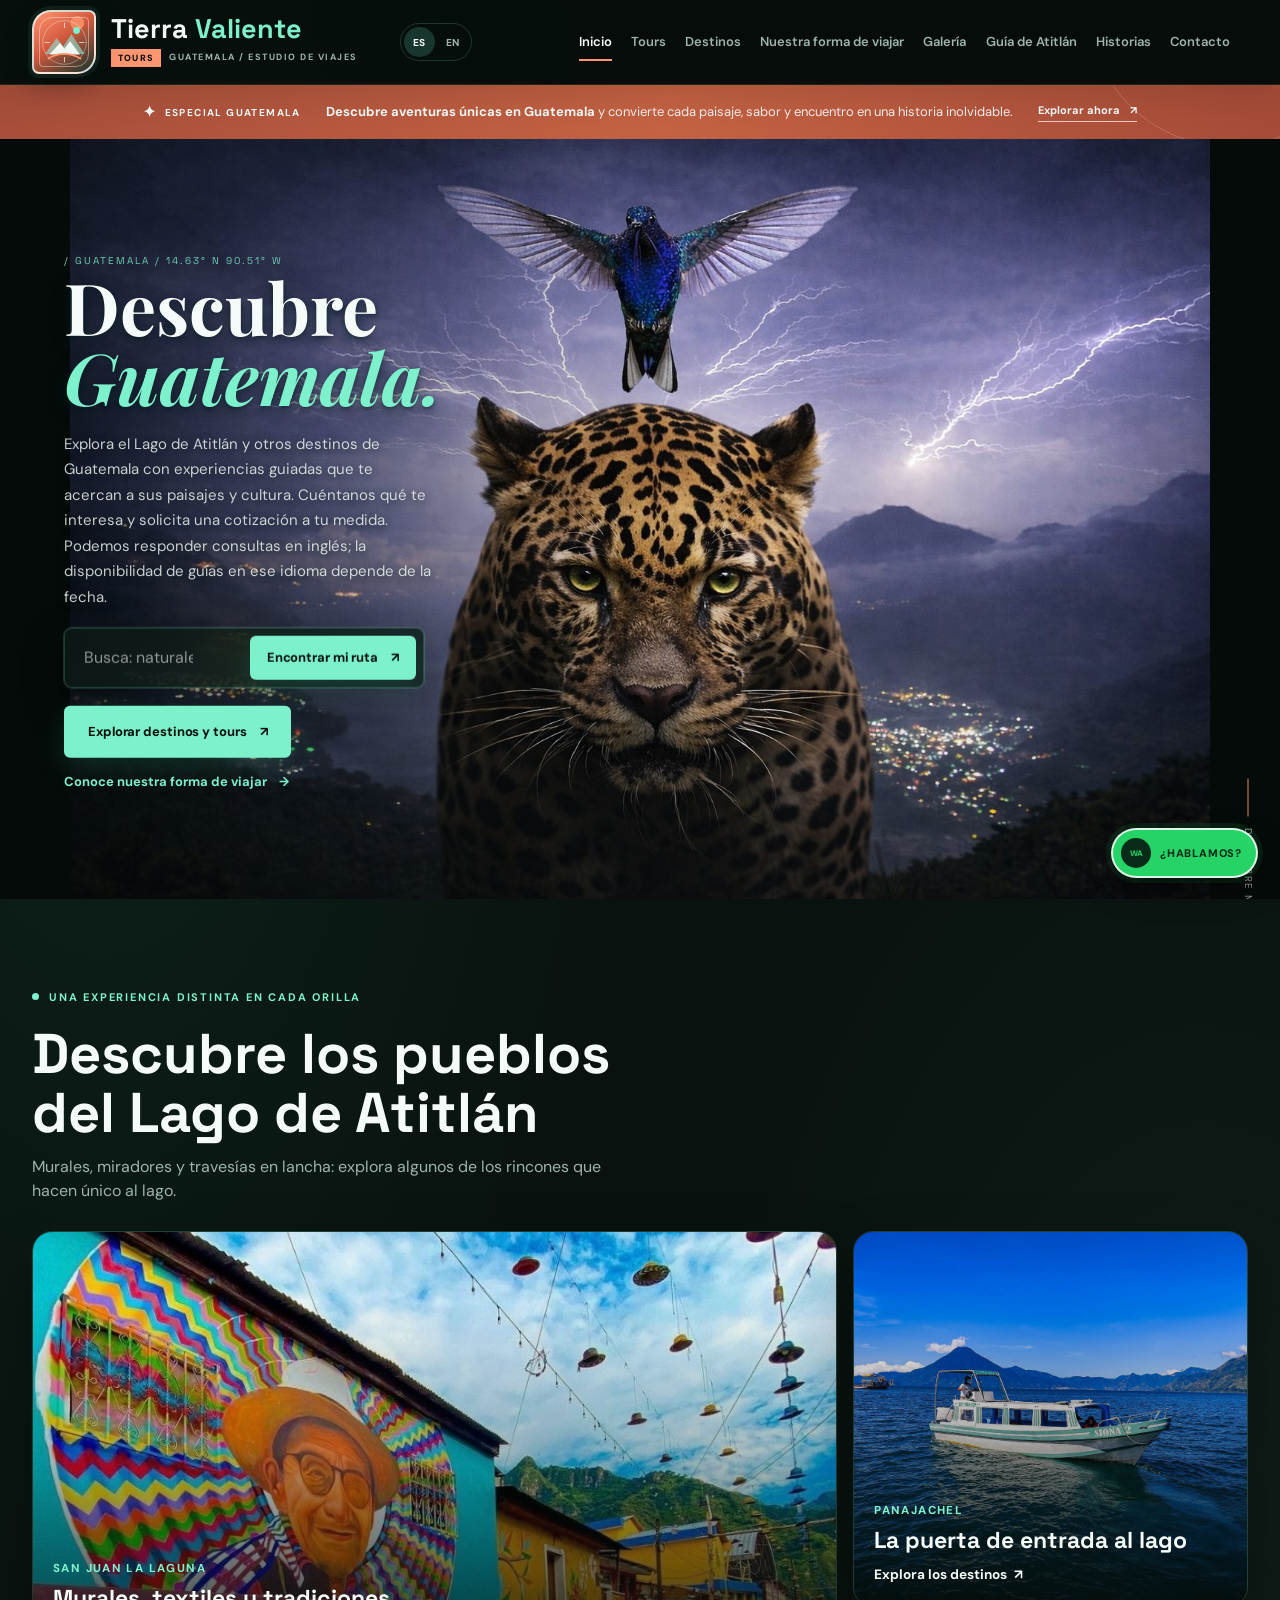
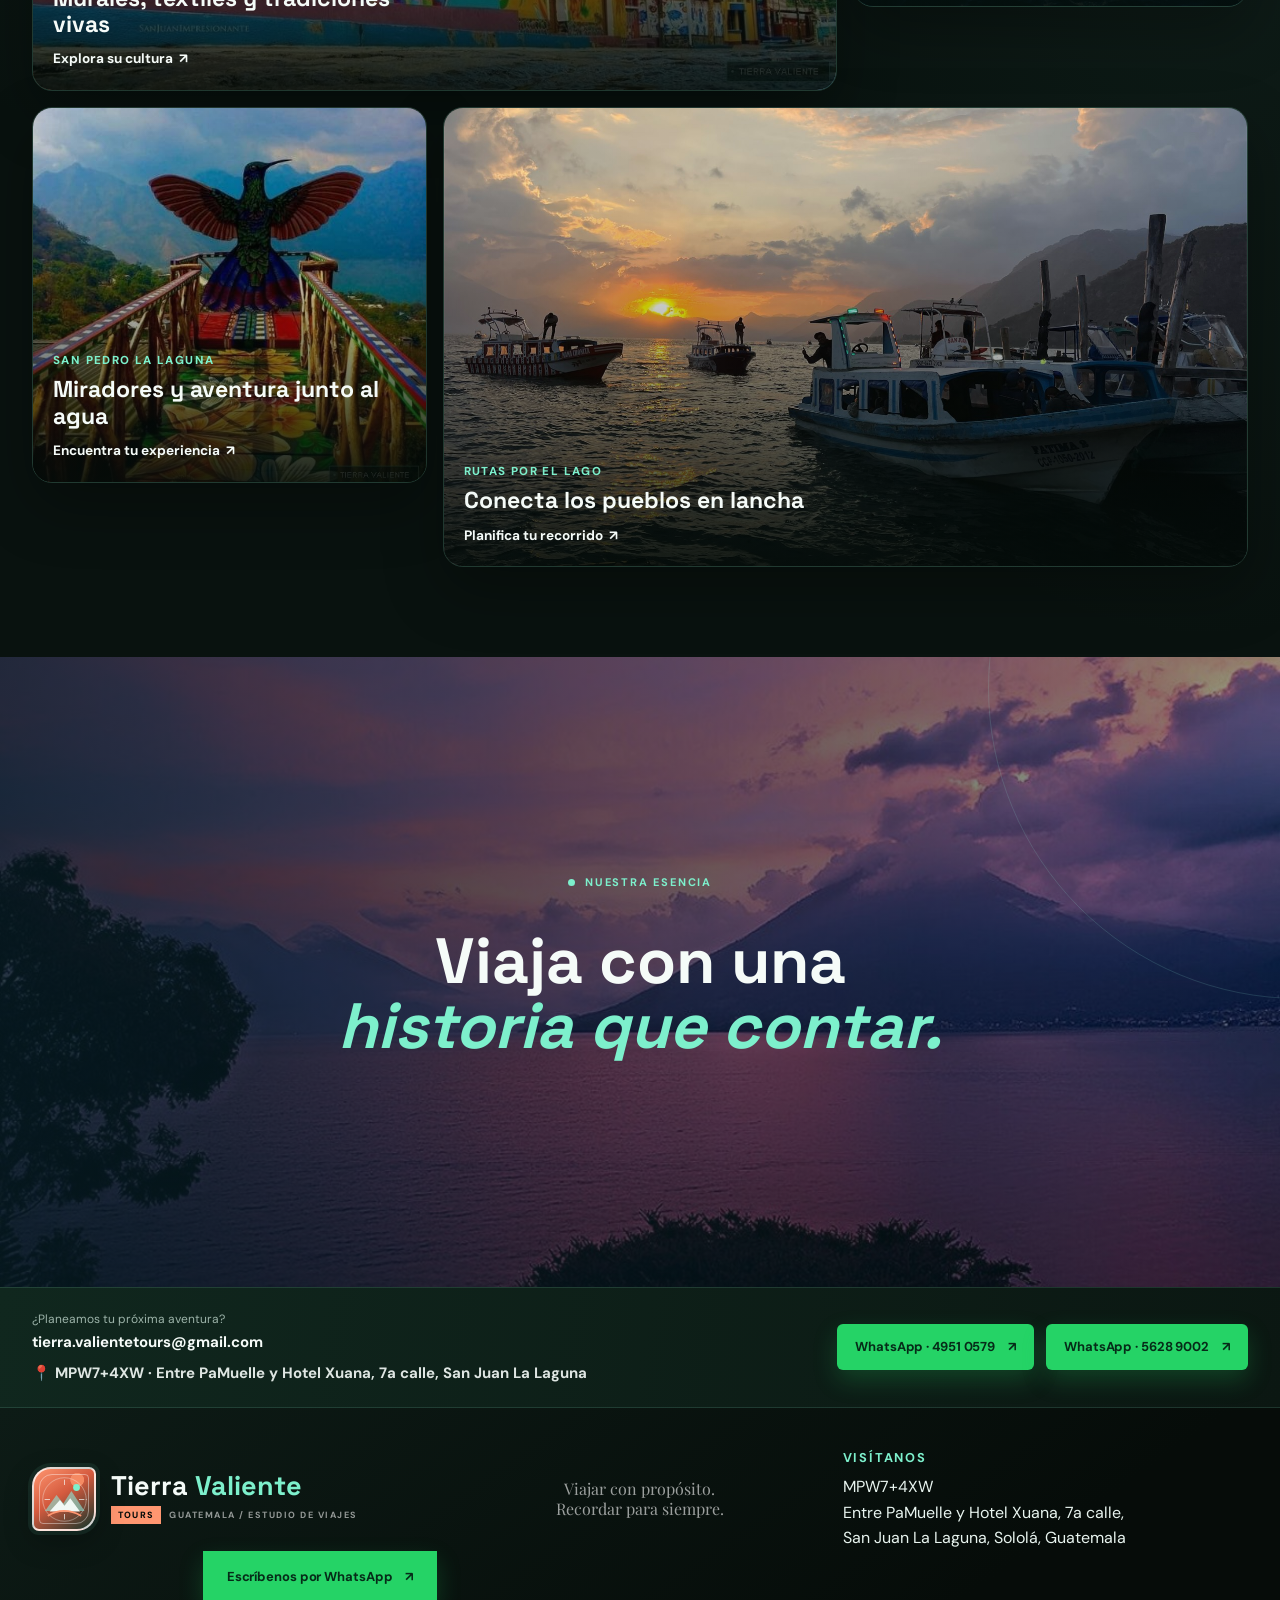
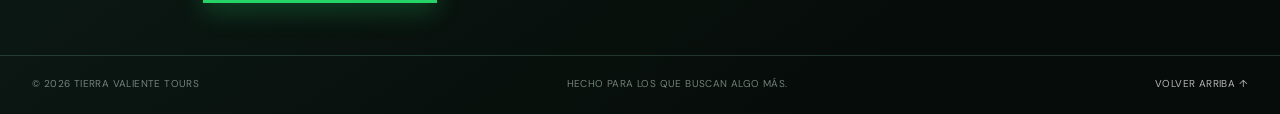
==== commit e62b0de8: "Add business address Co-authored-by: Copilot <223556219+Copilot@users.noreply.github.com>" ====
--- a/index.html
+++ b/index.html
@@ -13,6 +13,7 @@
   <meta property="og:image" content="https://tierra-valiente-tours.netlify.app/assets/optimized/destinos/antigua-guatemala.jpg">
   <meta name="twitter:card" content="summary_large_image">
   <link rel="canonical" href="https://tierra-valiente-tours.netlify.app/">
+  <script type="application/ld+json">{"@context":"https://schema.org","@type":"TravelAgency","name":"Tierra Valiente Tours","url":"https://tierra-valiente-tours.netlify.app/","email":"tierra.valientetours@gmail.com","address":{"@type":"PostalAddress","streetAddress":"7a calle, entre PaMuelle y Hotel Xuana","addressLocality":"San Juan La Laguna","addressRegion":"Sololá","addressCountry":"GT"}}</script>
   <link rel="icon" href="data:image/svg+xml,%3Csvg xmlns='http://www.w3.org/2000/svg' viewBox='0 0 64 64'%3E%3Crect width='64' height='64' rx='14' fill='%2307120f'/%3E%3Cpath d='M10 48 28 18l10 16 6-9 10 23z' fill='%2342b883'/%3E%3C/svg%3E">
   <title>Tierra Valiente Tours | Viaja con propósito</title>
   <link rel="preconnect" href="https://fonts.googleapis.com">
@@ -1888,6 +1889,7 @@
       <div class="home-contact-email">
         <span>¿Planeamos tu próxima aventura?</span>
         <a href="mailto:tierra.valientetours@gmail.com">tierra.valientetours@gmail.com</a>
+        <a class="home-contact-address" href="https://www.google.com/maps/search/?api=1&query=MPW7%2B4XW%20San%20Juan%20La%20Laguna" target="_blank" rel="noopener noreferrer">📍 MPW7+4XW · Entre PaMuelle y Hotel Xuana, 7a calle, San Juan La Laguna</a>
       </div>
       <div class="home-contact-actions" role="group" aria-label="Escríbenos por WhatsApp">
         <a class="button button-whatsapp" href="https://wa.me/50249510579?text=Hola%20Tierra%20Valiente%20Tours%2C%20quiero%20planificar%20una%20experiencia." target="_blank" rel="noopener noreferrer" aria-label="Escribir por WhatsApp al 502 4951 0579">WhatsApp · 4951 0579 <span aria-hidden="true">↗</span></a>
@@ -1915,6 +1917,10 @@
         </span>
       </a>
       <p>Viajar con propósito.<br>Recordar para siempre.</p>
+      <address class="footer-address">
+        <strong>Visítanos</strong>
+        <a href="https://www.google.com/maps/search/?api=1&query=MPW7%2B4XW%20San%20Juan%20La%20Laguna" target="_blank" rel="noopener noreferrer">MPW7+4XW<br>Entre PaMuelle y Hotel Xuana, 7a calle,<br>San Juan La Laguna, Sololá, Guatemala</a>
+      </address>
       <a class="button button-whatsapp footer-contact-link" href="https://wa.me/50249510579?text=Hola%20Tierra%20Valiente%20Tours%2C%20quiero%20planificar%20una%20experiencia." target="_blank" rel="noopener noreferrer">Escríbenos por WhatsApp <span aria-hidden="true">↗</span></a>
     </div>
     <div class="container footer-bottom"><span>© 2026 Tierra Valiente Tours</span><span>Hecho para los que buscan algo más.</span><a href="#inicio">Volver arriba ↑</a></div>
--- a/styles/experience.css
+++ b/styles/experience.css
@@ -3135,6 +3135,33 @@
   text-align: center;
 }
 
+.home-contact-address {
+  display: block;
+  font-size: 0.9rem;
+  margin-top: 6px;
+  opacity: 0.9;
+  overflow-wrap: anywhere;
+}
+
+.footer-address {
+  font-style: normal;
+  line-height: 1.6;
+}
+
+.footer-address strong {
+  color: var(--cyan);
+  display: block;
+  font-size: 0.8rem;
+  letter-spacing: 0.14em;
+  margin-bottom: 6px;
+  text-transform: uppercase;
+}
+
+.footer-address a {
+  color: inherit;
+  overflow-wrap: anywhere;
+}
+
 @media (max-width: 980px) {
   .atitlan-facts-grid {
     grid-template-columns: repeat(2, minmax(0, 1fr));
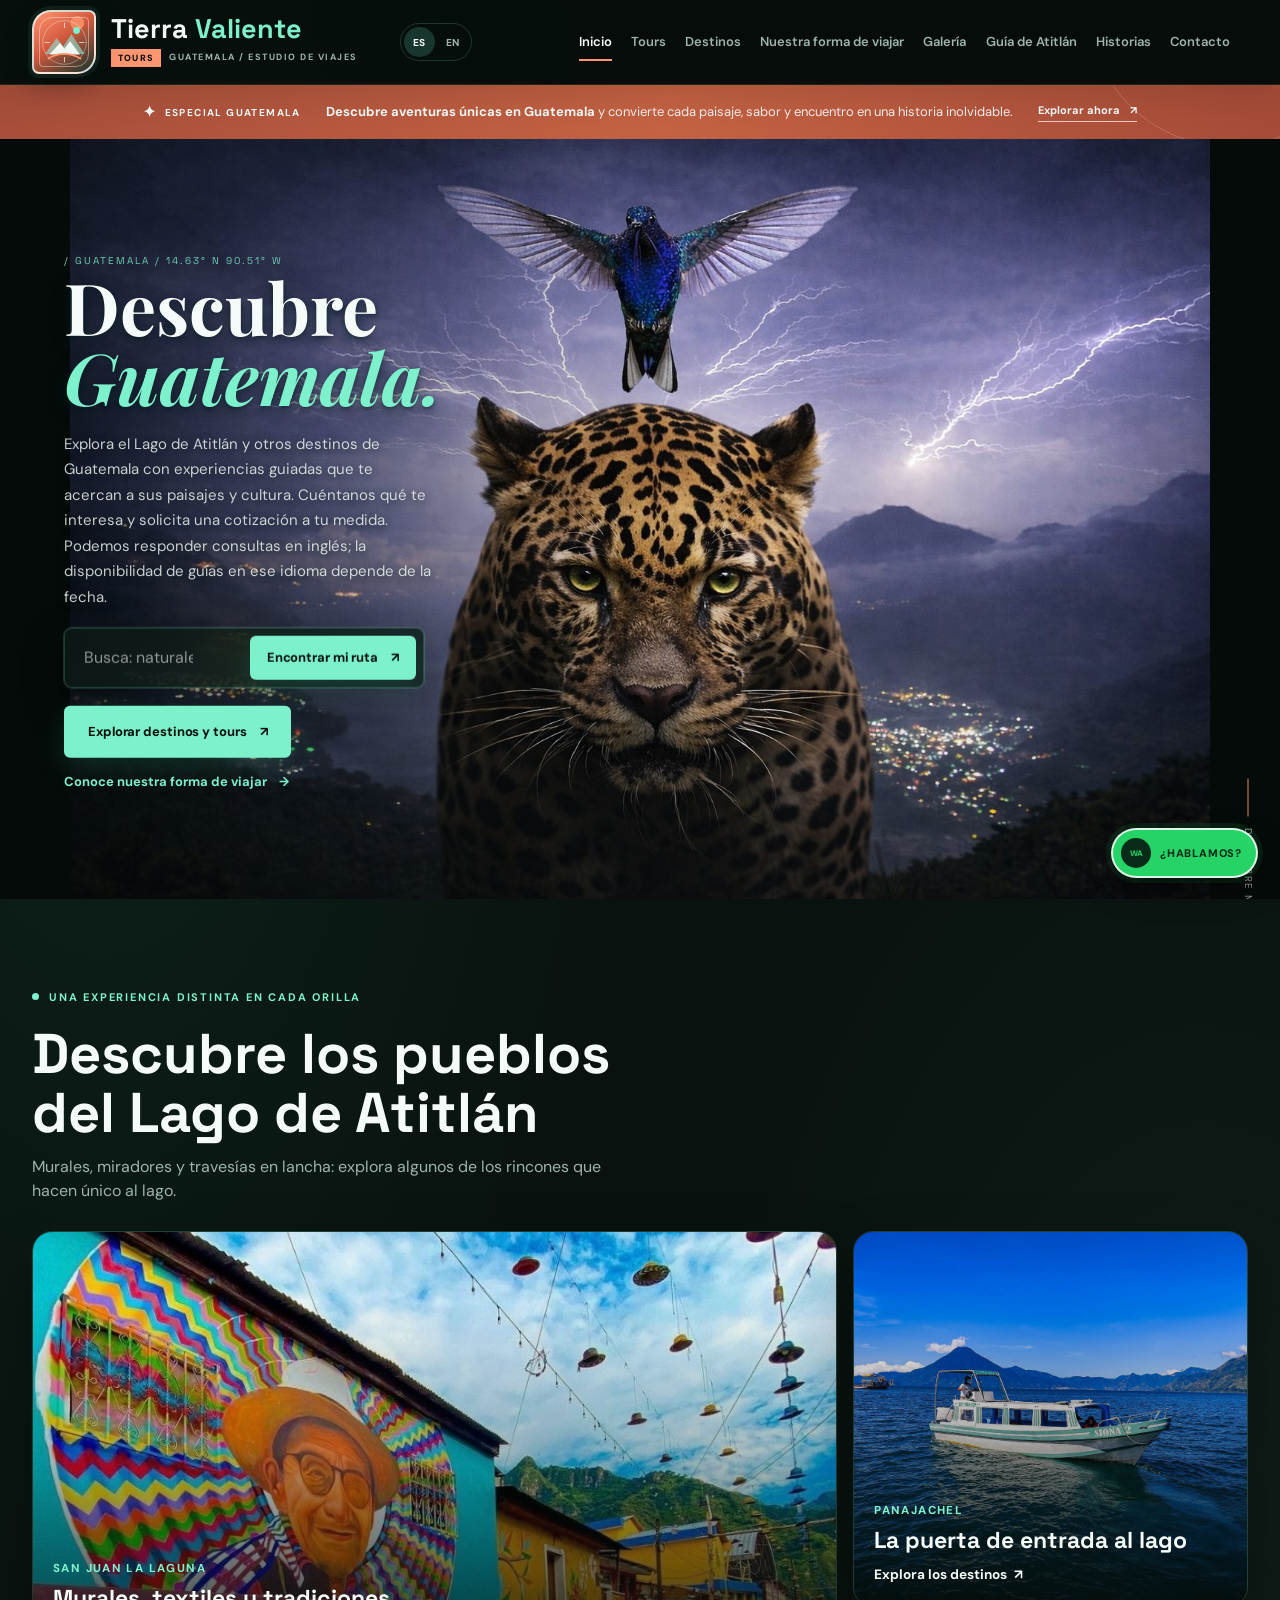
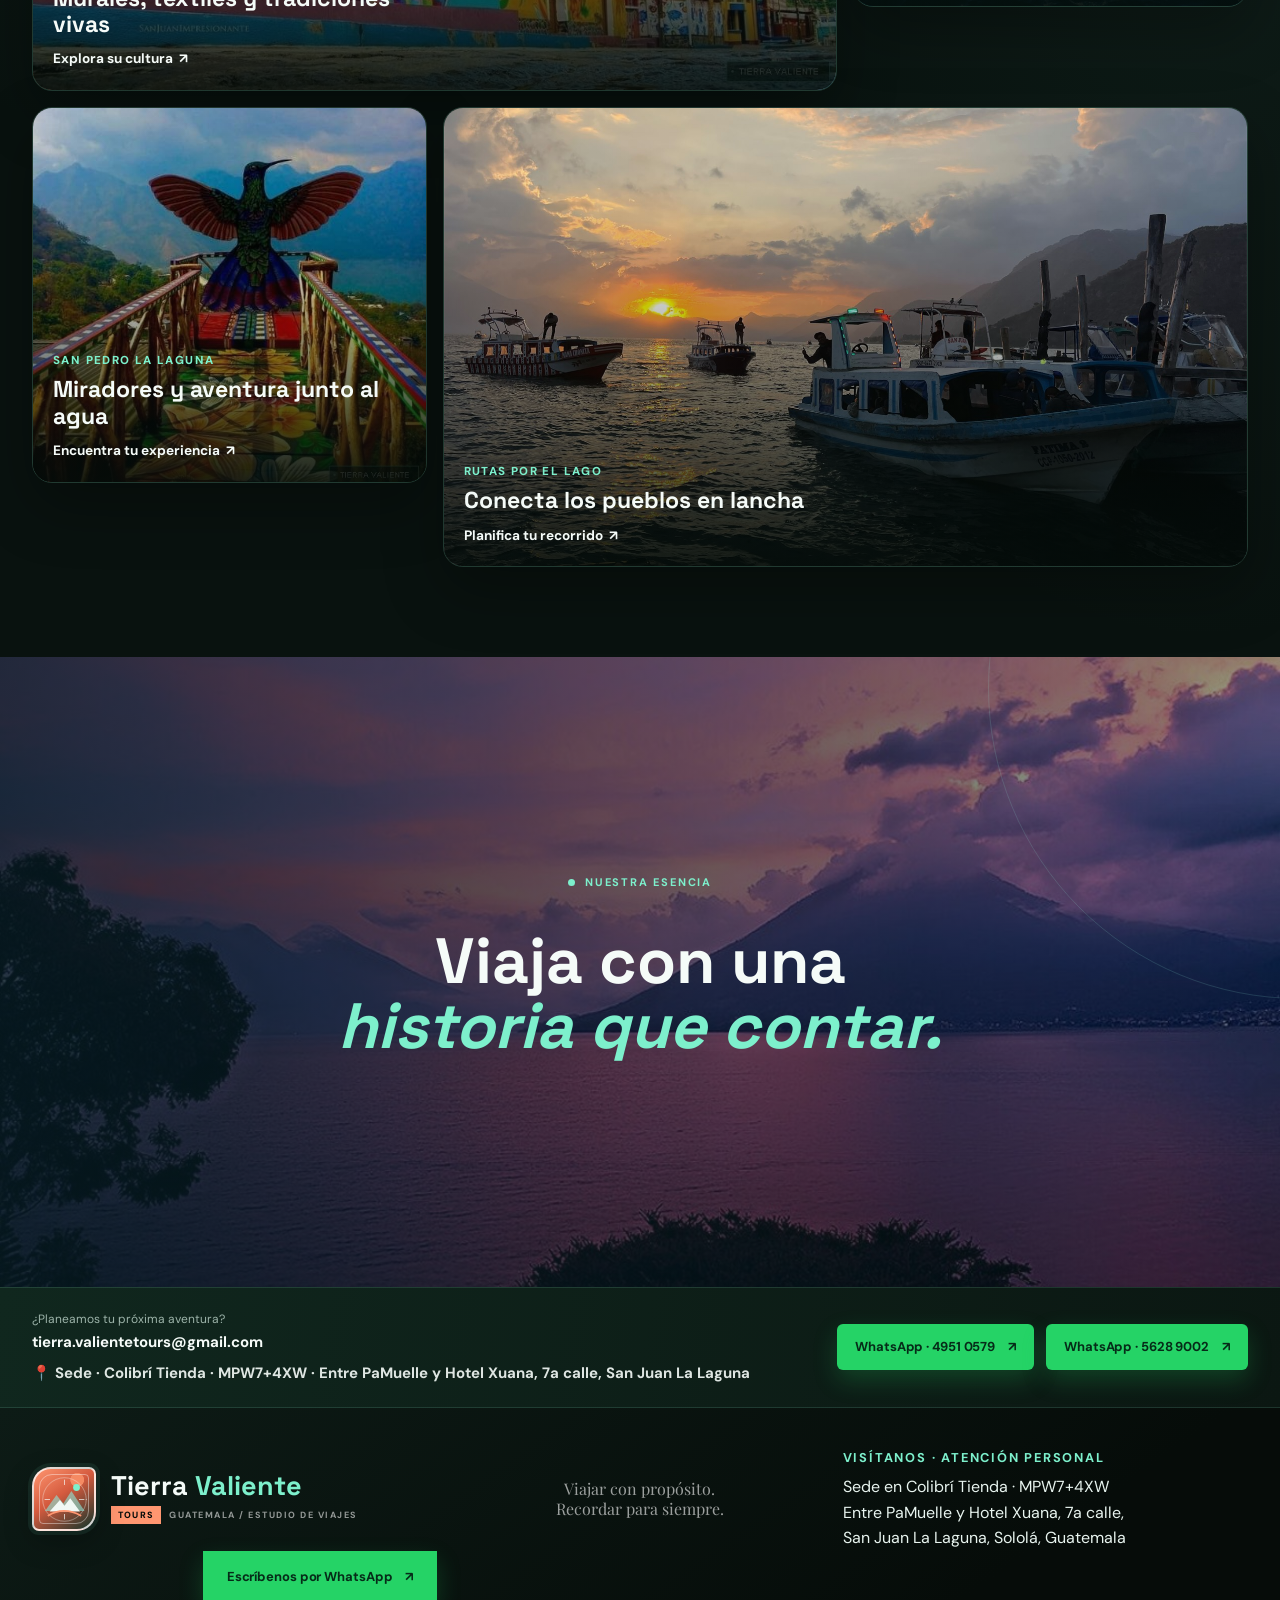
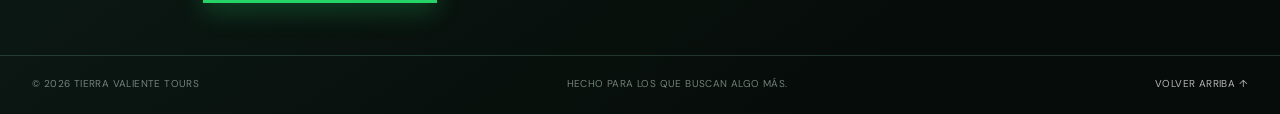
==== commit 9d9d6d25: "Update address with Colibri Tienda headquarters Co-authored-by: Copilot <223556219+Copilot@users.nor" ====
--- a/index.html
+++ b/index.html
@@ -13,7 +13,7 @@
   <meta property="og:image" content="https://tierra-valiente-tours.netlify.app/assets/optimized/destinos/antigua-guatemala.jpg">
   <meta name="twitter:card" content="summary_large_image">
   <link rel="canonical" href="https://tierra-valiente-tours.netlify.app/">
-  <script type="application/ld+json">{"@context":"https://schema.org","@type":"TravelAgency","name":"Tierra Valiente Tours","url":"https://tierra-valiente-tours.netlify.app/","email":"tierra.valientetours@gmail.com","address":{"@type":"PostalAddress","streetAddress":"7a calle, entre PaMuelle y Hotel Xuana","addressLocality":"San Juan La Laguna","addressRegion":"Sololá","addressCountry":"GT"}}</script>
+  <script type="application/ld+json">{"@context":"https://schema.org","@type":"TravelAgency","name":"Tierra Valiente Tours","url":"https://tierra-valiente-tours.netlify.app/","email":"tierra.valientetours@gmail.com","address":{"@type":"PostalAddress","name":"Colibrí Tienda","streetAddress":"7a calle, entre PaMuelle y Hotel Xuana","addressLocality":"San Juan La Laguna","addressRegion":"Sololá","addressCountry":"GT"}}</script>
   <link rel="icon" href="data:image/svg+xml,%3Csvg xmlns='http://www.w3.org/2000/svg' viewBox='0 0 64 64'%3E%3Crect width='64' height='64' rx='14' fill='%2307120f'/%3E%3Cpath d='M10 48 28 18l10 16 6-9 10 23z' fill='%2342b883'/%3E%3C/svg%3E">
   <title>Tierra Valiente Tours | Viaja con propósito</title>
   <link rel="preconnect" href="https://fonts.googleapis.com">
@@ -1889,7 +1889,7 @@
       <div class="home-contact-email">
         <span>¿Planeamos tu próxima aventura?</span>
         <a href="mailto:tierra.valientetours@gmail.com">tierra.valientetours@gmail.com</a>
-        <a class="home-contact-address" href="https://www.google.com/maps/search/?api=1&query=MPW7%2B4XW%20San%20Juan%20La%20Laguna" target="_blank" rel="noopener noreferrer">📍 MPW7+4XW · Entre PaMuelle y Hotel Xuana, 7a calle, San Juan La Laguna</a>
+        <a class="home-contact-address" href="https://www.google.com/maps/search/?api=1&query=MPW7%2B4XW%20San%20Juan%20La%20Laguna" target="_blank" rel="noopener noreferrer">📍 Sede · Colibrí Tienda · MPW7+4XW · Entre PaMuelle y Hotel Xuana, 7a calle, San Juan La Laguna</a>
       </div>
       <div class="home-contact-actions" role="group" aria-label="Escríbenos por WhatsApp">
         <a class="button button-whatsapp" href="https://wa.me/50249510579?text=Hola%20Tierra%20Valiente%20Tours%2C%20quiero%20planificar%20una%20experiencia." target="_blank" rel="noopener noreferrer" aria-label="Escribir por WhatsApp al 502 4951 0579">WhatsApp · 4951 0579 <span aria-hidden="true">↗</span></a>
@@ -1918,8 +1918,8 @@
       </a>
       <p>Viajar con propósito.<br>Recordar para siempre.</p>
       <address class="footer-address">
-        <strong>Visítanos</strong>
-        <a href="https://www.google.com/maps/search/?api=1&query=MPW7%2B4XW%20San%20Juan%20La%20Laguna" target="_blank" rel="noopener noreferrer">MPW7+4XW<br>Entre PaMuelle y Hotel Xuana, 7a calle,<br>San Juan La Laguna, Sololá, Guatemala</a>
+        <strong>Visítanos · Atención personal</strong>
+        <a href="https://www.google.com/maps/search/?api=1&query=MPW7%2B4XW%20San%20Juan%20La%20Laguna" target="_blank" rel="noopener noreferrer">Sede en Colibrí Tienda · MPW7+4XW<br>Entre PaMuelle y Hotel Xuana, 7a calle,<br>San Juan La Laguna, Sololá, Guatemala</a>
       </address>
       <a class="button button-whatsapp footer-contact-link" href="https://wa.me/50249510579?text=Hola%20Tierra%20Valiente%20Tours%2C%20quiero%20planificar%20una%20experiencia." target="_blank" rel="noopener noreferrer">Escríbenos por WhatsApp <span aria-hidden="true">↗</span></a>
     </div>
